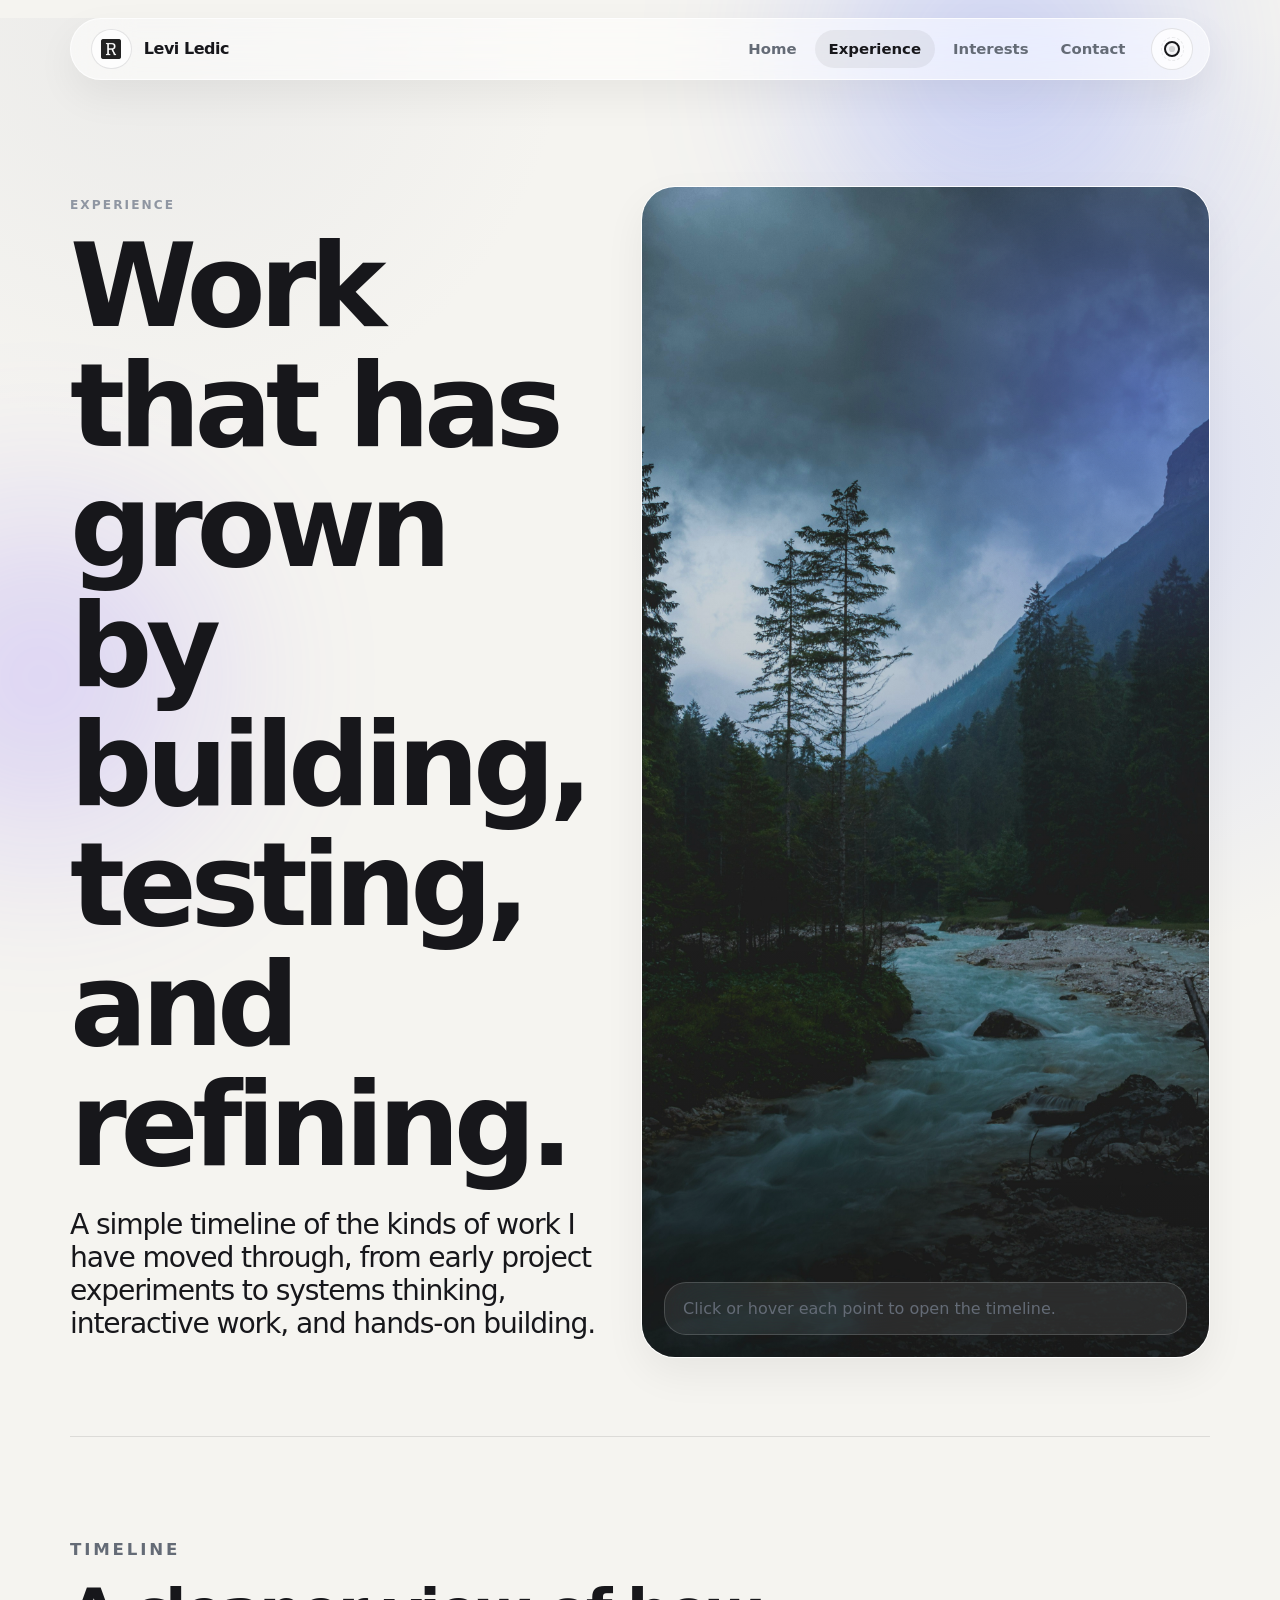
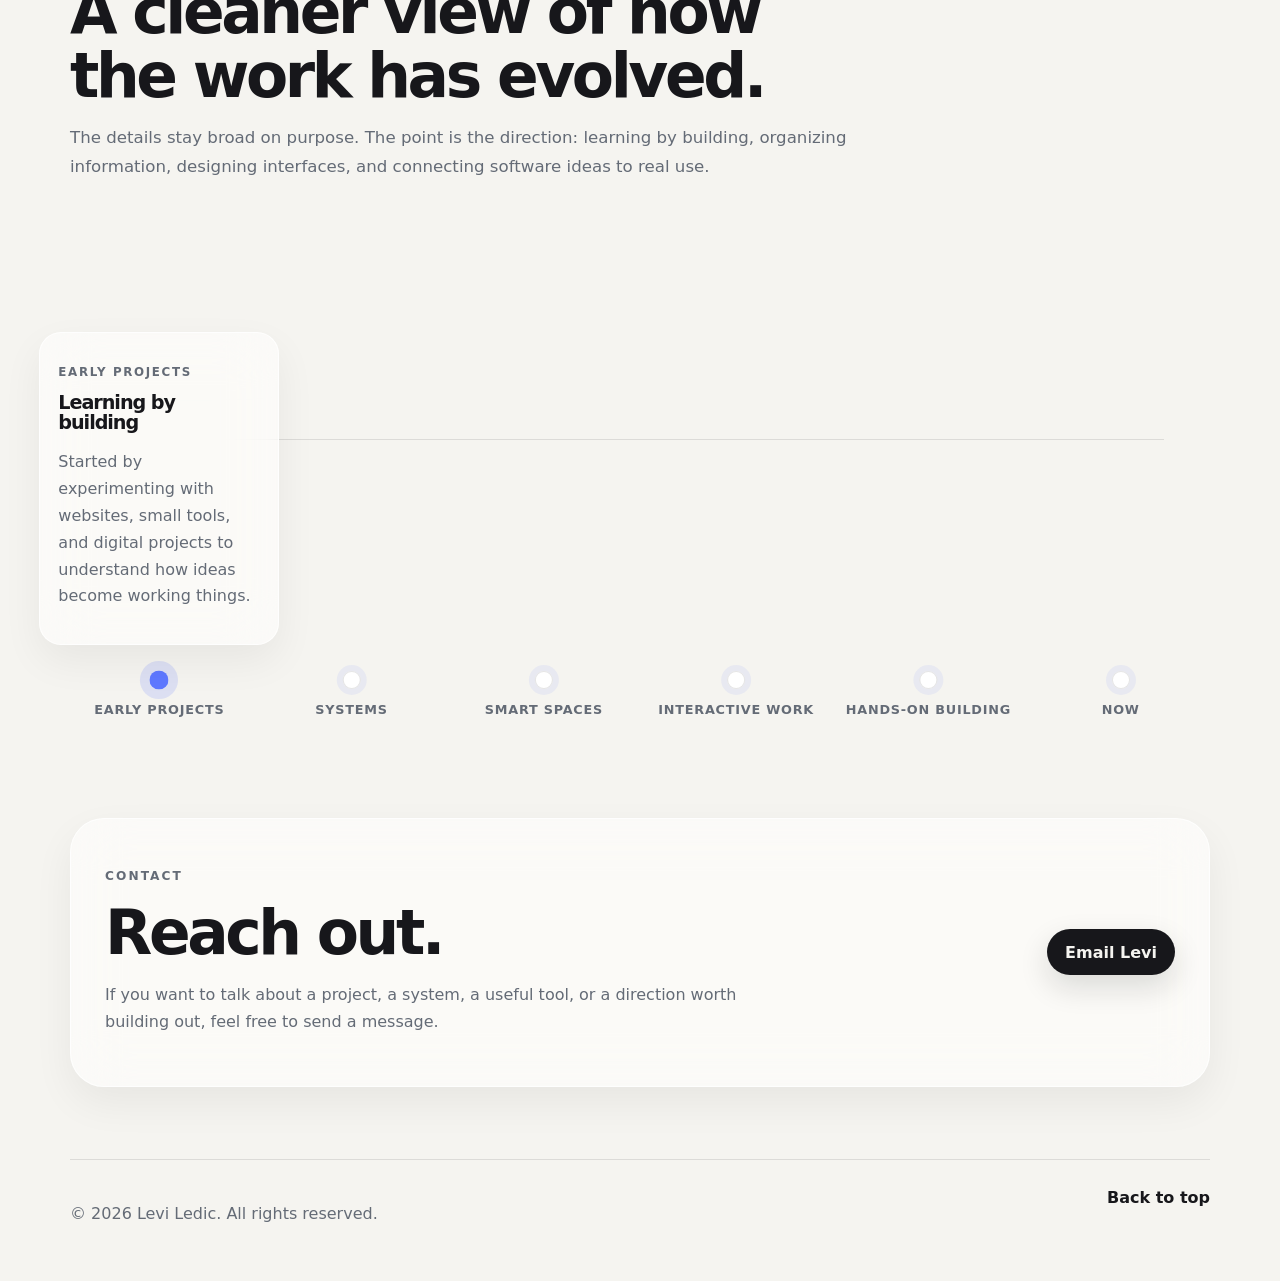
==== experience.html @ 0c9ff78d "Upgrade portfolio experience and interactions" ====
<!DOCTYPE html>
<html lang="en">
<head>
  <meta charset="UTF-8">
  <meta name="viewport" content="width=device-width, initial-scale=1.0">
  <title>Experience | Levi Ledic</title>
  <meta
    name="description"
    content="A clean interactive experience timeline for Levi Ledic, showing project growth across practical systems, dashboards, smart spaces, interactive work, and hands-on building."
  >
  <meta name="author" content="Levi Ledic">
  <meta property="og:title" content="Experience | Levi Ledic">
  <meta
    property="og:description"
    content="A clean interactive experience timeline for Levi Ledic, showing project growth across practical systems, dashboards, smart spaces, interactive work, and hands-on building."
  >
  <meta property="og:type" content="website">
  <meta property="og:url" content="https://levi-ledic.netlify.app/experience.html">
  <meta name="twitter:card" content="summary_large_image">
  <meta name="twitter:title" content="Experience | Levi Ledic">
  <meta
    name="twitter:description"
    content="A clean interactive experience timeline for Levi Ledic, showing project growth across practical systems, dashboards, smart spaces, interactive work, and hands-on building."
  >
  <link rel="icon" type="image/png" sizes="32x32" href="favicon-32x32.png">
  <script>
    (function () {
      try {
        var storedTheme = localStorage.getItem("theme");
        var prefersDark = window.matchMedia && window.matchMedia("(prefers-color-scheme: dark)").matches;
        document.documentElement.setAttribute("data-theme", storedTheme || (prefersDark ? "dark" : "light"));
      } catch (error) {
        document.documentElement.setAttribute("data-theme", "light");
      }
    })();
  </script>
  <link rel="stylesheet" href="style.css">
</head>
<body class="page page-experience" data-page="experience">
  <div class="site-shell">
    <div class="ambient ambient-one" aria-hidden="true"></div>
    <div class="ambient ambient-two" aria-hidden="true"></div>

    <a class="skip-link" href="#main-content">Skip to content</a>

    <header class="navbar">
      <a href="index.html#top" class="nav-brand" aria-label="Levi Ledic home">
        <span class="brand-mark" aria-hidden="true">
          <img class="brand-icon" src="favicon-32x32.png" alt="">
        </span>
        <span class="nav-name">Levi Ledic</span>
      </a>

      <div class="nav-actions">
        <button class="nav-menu" type="button" aria-expanded="false" aria-controls="site-nav" aria-label="Open navigation">
          <span></span>
          <span></span>
        </button>

        <nav class="nav-links" id="site-nav" aria-label="Main navigation">
          <a href="index.html" data-page-link="home">Home</a>
          <a href="experience.html" data-page-link="experience">Experience</a>
          <a href="interests.html" data-page-link="interests">Interests</a>
          <a href="#contact" data-page-link="contact">Contact</a>
        </nav>

        <button class="theme-toggle" type="button" data-theme-toggle aria-pressed="false" aria-label="Switch to dark mode">
          <span class="theme-icon" aria-hidden="true"></span>
        </button>
      </div>
    </header>

    <main id="main-content">
      <section class="page-hero sectionless" id="top">
        <div class="page-copy">
          <p class="section-label">Experience</p>
          <h1>Work that has grown by building, testing, and refining.</h1>
          <p class="page-lead">
            A simple timeline of the kinds of work I have moved through, from early project
            experiments to systems thinking, interactive work, and hands-on building.
          </p>
        </div>

        <div class="page-visual glass-panel">
          <img src="hero-forest.jpg" alt="Forest landscape with a river and distant mountains">
          <div class="image-gradient"></div>
          <div class="hero-caption">
            <span>Click or hover each point to open the timeline.</span>
          </div>
        </div>
      </section>

      <section class="section timeline-section">
        <div class="section-heading">
          <p class="section-label">Timeline</p>
          <h2>A cleaner view of how the work has evolved.</h2>
          <p>
            The details stay broad on purpose. The point is the direction: learning by building,
            organizing information, designing interfaces, and connecting software ideas to real use.
          </p>
        </div>

        <div class="timeline" data-timeline>
          <div class="timeline-line" aria-hidden="true"></div>

          <div class="timeline-item is-open" data-timeline-item>
            <button class="timeline-dot" type="button" aria-expanded="true" aria-controls="timeline-card-1">
              <span class="dot-core"></span>
              <span class="timeline-label">Early Projects</span>
            </button>
            <article class="timeline-card glass-panel" id="timeline-card-1">
              <p class="timeline-phase">Early Projects</p>
              <h3>Learning by building</h3>
              <p>Started by experimenting with websites, small tools, and digital projects to understand how ideas become working things.</p>
            </article>
          </div>

          <div class="timeline-item" data-timeline-item>
            <button class="timeline-dot" type="button" aria-expanded="false" aria-controls="timeline-card-2">
              <span class="dot-core"></span>
              <span class="timeline-label">Systems</span>
            </button>
            <article class="timeline-card glass-panel" id="timeline-card-2">
              <p class="timeline-phase">Systems</p>
              <h3>Workflow thinking</h3>
              <p>Worked on ways to organize information, route requests, summarize details, and make repeated steps easier to manage.</p>
            </article>
          </div>

          <div class="timeline-item" data-timeline-item>
            <button class="timeline-dot" type="button" aria-expanded="false" aria-controls="timeline-card-3">
              <span class="dot-core"></span>
              <span class="timeline-label">Smart Spaces</span>
            </button>
            <article class="timeline-card glass-panel" id="timeline-card-3">
              <p class="timeline-phase">Smart Spaces</p>
              <h3>Dashboards and automation</h3>
              <p>Built dashboards and automations for lighting, rooms, sensors, controls, and smart home ideas designed around real use.</p>
            </article>
          </div>

          <div class="timeline-item" data-timeline-item>
            <button class="timeline-dot" type="button" aria-expanded="false" aria-controls="timeline-card-4">
              <span class="dot-core"></span>
              <span class="timeline-label">Interactive Work</span>
            </button>
            <article class="timeline-card glass-panel" id="timeline-card-4">
              <p class="timeline-phase">Interactive Work</p>
              <h3>Interfaces and logic</h3>
              <p>Designed interactive systems with roles, permissions, access rules, admin controls, events, and user-facing interfaces.</p>
            </article>
          </div>

          <div class="timeline-item" data-timeline-item>
            <button class="timeline-dot" type="button" aria-expanded="false" aria-controls="timeline-card-5">
              <span class="dot-core"></span>
              <span class="timeline-label">Hands-On Building</span>
            </button>
            <article class="timeline-card glass-panel" id="timeline-card-5">
              <p class="timeline-phase">Hands-On Building</p>
              <h3>Robotics and 3D printing</h3>
              <p>Explored physical projects through robotics, Raspberry Pi ideas, 3D printing, prototypes, and hardware/software experiments.</p>
            </article>
          </div>

          <div class="timeline-item" data-timeline-item>
            <button class="timeline-dot" type="button" aria-expanded="false" aria-controls="timeline-card-6">
              <span class="dot-core"></span>
              <span class="timeline-label">Now</span>
            </button>
            <article class="timeline-card glass-panel" id="timeline-card-6">
              <p class="timeline-phase">Now</p>
              <h3>Personal site and project direction</h3>
              <p>Building a cleaner public site and organizing work in a way that feels personal, useful, and not overly technical.</p>
            </article>
          </div>
        </div>
      </section>

      <section class="section contact-section" id="contact">
        <div>
          <p class="section-label">Contact</p>
          <h2>Reach out.</h2>
          <p>
            If you want to talk about a project, a system, a useful tool, or a direction worth
            building out, feel free to send a message.
          </p>
        </div>

        <a href="mailto:levi.ledic27@gmail.com" class="button button-primary">Email Levi</a>
      </section>
    </main>

    <footer class="footer">
      <p>&copy; 2026 Levi Ledic. All rights reserved.</p>
      <a href="#top">Back to top</a>
    </footer>
  </div>

  <script src="script.js"></script>
</body>
</html>
---- style.css ----
:root {
  color-scheme: light;
  --bg: #f5f4f0;
  --bg-strong: #efeff4;
  --surface: rgba(255, 255, 255, 0.56);
  --surface-strong: rgba(255, 255, 255, 0.74);
  --surface-solid: rgba(255, 255, 255, 0.94);
  --text: #17171b;
  --muted: #646b76;
  --muted-strong: #8f96a2;
  --line: rgba(23, 23, 27, 0.11);
  --line-soft: rgba(255, 255, 255, 0.74);
  --shadow-lg: 0 28px 80px rgba(17, 17, 20, 0.09);
  --shadow-md: 0 16px 40px rgba(17, 17, 20, 0.06);
  --radius-xl: 34px;
  --radius-lg: 26px;
  --radius-md: 18px;
  --radius-pill: 999px;
  --max: 1140px;
  --blur: blur(28px) saturate(170%);
  --accent: #5e78ff;
  --accent-soft: rgba(94, 120, 255, 0.16);
  --accent-purple: #8b6dff;
}

html[data-theme="dark"] {
  color-scheme: dark;
  --bg: #101217;
  --bg-strong: #151822;
  --surface: rgba(255, 255, 255, 0.065);
  --surface-strong: rgba(255, 255, 255, 0.1);
  --surface-solid: rgba(24, 28, 37, 0.94);
  --text: #f3f5f7;
  --muted: #c0c5cf;
  --muted-strong: #8f95a4;
  --line: rgba(255, 255, 255, 0.12);
  --line-soft: rgba(255, 255, 255, 0.08);
  --shadow-lg: 0 28px 90px rgba(0, 0, 0, 0.34);
  --shadow-md: 0 16px 44px rgba(0, 0, 0, 0.22);
  --accent: #97a6ff;
  --accent-soft: rgba(151, 166, 255, 0.16);
  --accent-purple: #a58fff;
}

*,
*::before,
*::after {
  box-sizing: border-box;
}

html {
  scroll-behavior: smooth;
  scroll-padding-top: 106px;
}

body {
  margin: 0;
  font-family: Inter, ui-sans-serif, system-ui, -apple-system, BlinkMacSystemFont, "SF Pro Display", "Segoe UI", sans-serif;
  color: var(--text);
  background: var(--bg);
  overflow-x: hidden;
  -webkit-font-smoothing: antialiased;
}

img {
  display: block;
  max-width: 100%;
}

button,
input,
textarea,
select {
  font: inherit;
}

a {
  color: inherit;
  text-decoration: none;
}

.site-shell {
  position: relative;
  min-height: 100vh;
  background:
    radial-gradient(circle at 86% 16%, rgba(94, 120, 255, 0.17), transparent 30rem),
    radial-gradient(circle at 12% 0%, rgba(190, 193, 204, 0.18), transparent 26rem),
    linear-gradient(180deg, var(--bg), var(--bg));
  color: var(--text);
  transition: background 320ms ease, color 320ms ease;
}

.ambient {
  position: fixed;
  z-index: 0;
  pointer-events: none;
  border-radius: 50%;
  filter: blur(96px);
  opacity: 0.26;
}

.ambient-one {
  width: 360px;
  height: 360px;
  top: -120px;
  right: 8%;
  background: var(--accent);
}

.ambient-two {
  width: 320px;
  height: 320px;
  bottom: 7%;
  left: -120px;
  background: var(--accent-purple);
}

.skip-link {
  position: absolute;
  left: 1rem;
  top: -5rem;
  z-index: 50;
  padding: 0.85rem 1rem;
  background: var(--text);
  color: var(--bg);
  border-radius: 1rem;
}

.skip-link:focus {
  top: 1rem;
}

.navbar,
.hero,
.page-hero,
.section,
.footer {
  position: relative;
  z-index: 1;
  width: min(var(--max), calc(100% - 40px));
  margin-inline: auto;
}

.sectionless {
  border-top: 0 !important;
}

.glass-panel,
.feature-card,
.mini-card,
.preview-card,
.interest-card,
.timeline-card,
.timeline-dot,
.soccer-stage,
.contact-section,
.page-visual,
.intro-copy,
.preview-grid article {
  background: var(--surface);
  border: 1px solid var(--line-soft);
  box-shadow: var(--shadow-md);
  backdrop-filter: var(--blur);
  -webkit-backdrop-filter: var(--blur);
}

.navbar {
  position: sticky;
  top: 18px;
  z-index: 30;
  min-height: 62px;
  margin-top: 18px;
  padding: 0 16px 0 20px;
  display: flex;
  align-items: center;
  justify-content: space-between;
  gap: 1rem;
  background: var(--surface);
  border: 1px solid var(--line-soft);
  border-radius: var(--radius-pill);
  box-shadow: var(--shadow-md);
  backdrop-filter: var(--blur);
  -webkit-backdrop-filter: var(--blur);
}

.nav-brand {
  display: inline-flex;
  align-items: center;
  gap: 12px;
  min-width: 0;
}

.nav-name {
  font-weight: 760;
  letter-spacing: -0.03em;
  white-space: nowrap;
}

.brand-mark {
  width: 2.55rem;
  height: 2.55rem;
  display: grid;
  place-items: center;
  border-radius: 50%;
  background: var(--surface-strong);
  border: 1px solid var(--line);
  box-shadow: inset 0 1px 0 rgba(255, 255, 255, 0.42);
  overflow: hidden;
  transform-style: preserve-3d;
}

.brand-icon {
  width: 1.25rem;
  height: 1.25rem;
  transform:
    translate3d(var(--logo-tx, 0px), var(--logo-ty, 0px), 0)
    rotateX(var(--logo-rx, 0deg))
    rotateY(var(--logo-ry, 0deg));
  transition: transform 220ms cubic-bezier(0.16, 1, 0.3, 1);
  will-change: transform;
}

.nav-actions {
  display: flex;
  align-items: center;
  gap: 0.75rem;
}

.nav-links {
  display: flex;
  align-items: center;
  gap: 4px;
}

.nav-links a {
  padding: 10px 14px;
  border-radius: var(--radius-pill);
  color: var(--muted);
  font-size: 0.93rem;
  font-weight: 640;
  transition: background 180ms ease, color 180ms ease;
}

.nav-links a:hover,
.nav-links a.active,
.nav-links a:focus-visible {
  color: var(--text);
  background: rgba(128, 128, 128, 0.12);
  outline: none;
}

.theme-toggle,
.nav-menu {
  width: 2.6rem;
  height: 2.6rem;
  display: grid;
  place-items: center;
  border-radius: 50%;
  border: 1px solid var(--line);
  background: var(--surface-strong);
  color: var(--text);
  cursor: pointer;
  transition: transform 180ms ease, background 180ms ease, border-color 180ms ease;
}

.theme-toggle:hover,
.nav-menu:hover {
  transform: translateY(-1px);
}

.theme-icon {
  position: relative;
  width: 1rem;
  height: 1rem;
  border-radius: 50%;
  border: 2px solid currentColor;
  background: rgba(23, 23, 27, 0.03);
  transition: border-color 180ms ease, background 180ms ease, transform 180ms ease;
}

.theme-icon::before {
  content: "";
  position: absolute;
  inset: -0.35rem;
  border-radius: 50%;
  border: 1px dashed transparent;
  transition: border-color 180ms ease, opacity 180ms ease;
  opacity: 0.45;
}

.theme-icon::after {
  content: "";
  position: absolute;
  inset: 0.2rem;
  border-radius: 50%;
  background: currentColor;
  opacity: 0.16;
  transition: opacity 180ms ease, transform 180ms ease;
}

html[data-theme="light"] .theme-icon::before {
  border-color: rgba(23, 23, 27, 0.18);
}

html[data-theme="dark"] .theme-icon {
  border-color: transparent;
  background: currentColor;
  box-shadow: inset -0.38rem -0.08rem 0 0 var(--bg);
}

html[data-theme="dark"] .theme-icon::before {
  opacity: 0;
}

html[data-theme="dark"] .theme-icon::after {
  opacity: 0;
  transform: scale(0.6);
}

.nav-menu {
  display: none;
  gap: 0.22rem;
}

.nav-menu span {
  width: 1rem;
  height: 2px;
  border-radius: 999px;
  background: currentColor;
  transition: transform 180ms ease, opacity 180ms ease;
}

body.menu-open .nav-menu span:first-child {
  transform: translateY(4px) rotate(45deg);
}

body.menu-open .nav-menu span:last-child {
  transform: translateY(-4px) rotate(-45deg);
}

.hero,
.page-hero {
  display: grid;
  grid-template-columns: 0.96fr 1.04fr;
  gap: 46px;
  align-items: center;
  min-height: calc(100vh - 82px);
  padding: 106px 0 78px;
}

.hero-copy,
.page-copy {
  max-width: 620px;
}

.kicker,
.section-label {
  display: block;
  margin-bottom: 15px;
  color: var(--muted-strong);
  font-size: 0.76rem;
  font-weight: 760;
  letter-spacing: 0.17em;
  text-transform: uppercase;
}

h1,
h2,
h3 {
  margin-top: 0;
  color: var(--text);
  letter-spacing: -0.055em;
  line-height: 1.04;
}

h1 {
  margin-bottom: 22px;
  font-size: clamp(3.8rem, 9vw, 7.2rem);
}

h2 {
  font-size: clamp(2rem, 4.8vw, 4.1rem);
}

h3 {
  font-size: 1.2rem;
}

.hero-line,
.page-lead {
  max-width: 620px;
  margin: 0 0 18px;
  color: var(--text);
  font-size: clamp(1.25rem, 2.2vw, 1.95rem);
  line-height: 1.18;
  letter-spacing: -0.04em;
}

.hero-text,
.section-heading p,
.intro-copy p,
.feature-content p,
.mini-card p,
.preview-card p,
.interest-card p,
.timeline-card p,
.contact-section p,
.page-visual p,
.page-visual span,
.soccer-note {
  color: var(--muted);
}

.hero-text {
  max-width: 590px;
  margin: 0 0 30px;
  font-size: 1.04rem;
  line-height: 1.72;
}

.hero-actions,
.section-actions {
  display: flex;
  flex-wrap: wrap;
  gap: 12px;
}

.button {
  min-height: 46px;
  display: inline-flex;
  align-items: center;
  justify-content: center;
  padding: 12px 18px;
  border-radius: var(--radius-pill);
  font-weight: 720;
  transition: transform 180ms ease, box-shadow 180ms ease, background 180ms ease;
}

.button:hover,
.button:focus-visible {
  transform: translateY(-2px);
  outline: none;
}

.button-primary {
  color: var(--bg);
  background: var(--text);
  box-shadow: 0 12px 30px rgba(20, 20, 20, 0.14);
}

.button-secondary {
  color: var(--text);
  background: var(--surface);
  border: 1px solid var(--line-soft);
}

.hero-visual,
.page-visual {
  position: relative;
  overflow: hidden;
  border-radius: var(--radius-xl);
  min-height: 420px;
}

.hero-visual img,
.page-visual img,
.feature-image img {
  width: 100%;
  height: 100%;
  object-fit: cover;
}

.hero-visual {
  height: min(70vh, 620px);
}

.page-visual {
  height: 100%;
}

.page-visual.text-visual {
  display: grid;
  align-content: center;
  gap: 0.85rem;
  padding: 2rem;
  background:
    radial-gradient(circle at top right, rgba(94, 120, 255, 0.15), transparent 15rem),
    var(--surface);
}

.page-visual.text-visual p {
  margin: 0;
  color: var(--text);
  font-size: 1.05rem;
  font-weight: 680;
}

.page-visual.text-visual span {
  font-size: 0.98rem;
  line-height: 1.7;
}

.image-gradient,
.feature-shade {
  position: absolute;
  inset: 0;
  background:
    radial-gradient(circle at 88% 18%, rgba(94, 120, 255, 0.42), transparent 18rem),
    linear-gradient(180deg, rgba(0, 0, 0, 0.08), rgba(0, 0, 0, 0.34));
}

.hero-caption {
  position: absolute;
  left: 22px;
  right: 22px;
  bottom: 22px;
  padding: 16px 18px;
  color: rgba(255, 255, 255, 0.88);
  background: rgba(255, 255, 255, 0.08);
  border: 1px solid rgba(255, 255, 255, 0.16);
  border-radius: 22px;
  backdrop-filter: blur(24px) saturate(180%);
  -webkit-backdrop-filter: blur(24px) saturate(180%);
}

.section {
  padding: 82px 0;
  border-top: 1px solid var(--line);
}

.section-heading {
  max-width: 760px;
  margin-bottom: 32px;
}

.section-heading h2 {
  margin-bottom: 14px;
}

.section-heading p {
  font-size: 1.04rem;
  line-height: 1.72;
}

.work-layout {
  display: grid;
  grid-template-columns: 1.08fr 0.92fr;
  gap: 24px;
}

.hover-card {
  --card-rotate-x: 0deg;
  --card-rotate-y: 0deg;
  --card-lift: 0px;
  --card-scale: 1;
  transform:
    perspective(1200px)
    rotateX(var(--card-rotate-x))
    rotateY(var(--card-rotate-y))
    translateY(var(--card-lift))
    scale(var(--card-scale));
  transform-style: preserve-3d;
  transition:
    transform 240ms cubic-bezier(0.16, 1, 0.3, 1),
    box-shadow 240ms cubic-bezier(0.16, 1, 0.3, 1),
    border-color 240ms ease;
  will-change: transform;
}

.hover-card:hover {
  box-shadow: 0 32px 76px rgba(20, 20, 20, 0.13);
  border-color: rgba(94, 120, 255, 0.24);
}

.card-media,
.feature-image {
  overflow: hidden;
}

.feature-card,
.mini-card,
.preview-card,
.interest-card,
.intro-copy,
.contact-section {
  border-radius: var(--radius-xl);
}

.feature-card,
.mini-card,
.preview-card,
.interest-card,
.contact-section,
.intro-copy {
  border: 1px solid var(--line-soft);
}

.feature-card {
  min-height: 610px;
  overflow: hidden;
}

.feature-image {
  position: relative;
  height: 368px;
  background: #151515;
}

.feature-content {
  padding: 28px;
}

.card-number {
  display: inline-flex;
  margin-bottom: 14px;
  color: var(--muted-strong);
  font-size: 0.78rem;
  font-weight: 760;
  letter-spacing: 0.1em;
}

.feature-content h3,
.mini-card h3,
.preview-card h3,
.interest-card h3 {
  margin-bottom: 12px;
}

.feature-content p,
.mini-card p {
  line-height: 1.7;
}

.small-card-grid,
.preview-grid {
  display: grid;
  gap: 18px;
}

.mini-card,
.preview-card,
.interest-card {
  padding: 24px;
}

.small-card-grid {
  grid-template-columns: repeat(2, minmax(0, 1fr));
}

.intro-grid {
  display: grid;
  grid-template-columns: 0.88fr 1.12fr;
  gap: 42px;
  align-items: start;
}

.intro-heading h2 {
  max-width: 11ch;
}

.intro-copy {
  display: grid;
  gap: 18px;
  padding: 28px;
  line-height: 1.75;
}

.preview-grid {
  grid-template-columns: repeat(3, minmax(0, 1fr));
  margin-bottom: 22px;
}

.timeline-section .section-heading {
  max-width: 780px;
}

.timeline {
  position: relative;
  display: grid;
  grid-template-columns: repeat(6, minmax(0, 1fr));
  gap: 0.85rem;
  padding: 14.5rem 0 1.2rem;
}

.timeline-line {
  position: absolute;
  left: 4%;
  right: 4%;
  top: 14.1rem;
  height: 1px;
  background: var(--line);
}

.timeline-item {
  position: relative;
  min-height: 17rem;
}

.timeline-dot {
  position: absolute;
  left: 50%;
  bottom: 0;
  transform: translateX(-50%);
  width: max-content;
  display: grid;
  justify-items: center;
  gap: 0.85rem;
  padding: 0;
  background: transparent;
  border: 0;
  box-shadow: none;
  backdrop-filter: none;
  -webkit-backdrop-filter: none;
  cursor: pointer;
}

.timeline-dot:focus-visible {
  outline: none;
}

.dot-core {
  width: 18px;
  height: 18px;
  border-radius: 50%;
  background: var(--surface-solid);
  border: 1px solid var(--line);
  box-shadow: 0 0 0 6px rgba(94, 120, 255, 0.08);
  transition: transform 180ms ease, background 180ms ease, box-shadow 180ms ease, border-color 180ms ease;
}

.timeline-label {
  color: var(--muted);
  font-size: 0.8rem;
  font-weight: 700;
  letter-spacing: 0.06em;
  text-transform: uppercase;
}

.timeline-card {
  position: absolute;
  left: 50%;
  bottom: 4.5rem;
  width: min(15rem, calc(100vw - 2rem));
  padding: 18px;
  border-radius: 22px;
  border: 1px solid var(--line-soft);
  opacity: 0;
  pointer-events: none;
  transform: translate(-50%, 0.85rem) scale(0.98);
  transition: opacity 180ms ease, transform 180ms ease;
}

.timeline-item.is-open .timeline-card {
  opacity: 1;
  pointer-events: auto;
  transform: translate(-50%, 0) scale(1);
}

.timeline-item.is-open .dot-core,
.timeline-dot:hover .dot-core {
  background: var(--accent);
  border-color: transparent;
  transform: scale(1.06);
  box-shadow: 0 0 0 9px var(--accent-soft);
}

.timeline-phase {
  margin-bottom: 10px;
  color: var(--muted-strong);
  font-size: 0.74rem;
  font-weight: 760;
  letter-spacing: 0.14em;
  text-transform: uppercase;
}

.timeline-card h3 {
  margin-bottom: 10px;
}

.timeline-card p {
  line-height: 1.68;
}

.soccer-section {
  padding-top: 54px;
}

.soccer-stage {
  position: relative;
  overflow: hidden;
  min-height: 470px;
  display: grid;
  place-items: center;
  gap: 1rem;
  padding: 3rem 2rem 2.2rem;
  border-radius: var(--radius-xl);
  border: 1px solid var(--line-soft);
}

.soccer-orbit {
  position: absolute;
  width: min(420px, 80vw);
  aspect-ratio: 1;
  border-radius: 50%;
  border: 1px dashed rgba(94, 120, 255, 0.18);
  opacity: 0.9;
}

.soccer-ball-shell {
  width: min(320px, 68vw);
  aspect-ratio: 1;
  display: grid;
  place-items: center;
  perspective: 1200px;
  touch-action: none;
  user-select: none;
  cursor: grab;
}

.soccer-ball-shell:active {
  cursor: grabbing;
}

.soccer-ball-core {
  position: relative;
  width: 100%;
  height: 100%;
  border-radius: 50%;
  transform-style: preserve-3d;
  background:
    radial-gradient(circle at 30% 26%, #ffffff 0%, #f2f5fb 56%, #d6dde7 100%);
  box-shadow:
    inset -18px -22px 34px rgba(17, 17, 20, 0.14),
    inset 18px 18px 34px rgba(255, 255, 255, 0.6),
    0 28px 72px rgba(17, 17, 20, 0.14);
}

.soccer-ball-core::after {
  content: "";
  position: absolute;
  inset: auto 14% -14%;
  height: 20%;
  border-radius: 50%;
  background: rgba(18, 20, 23, 0.12);
  filter: blur(20px);
  z-index: -1;
}

.patch {
  position: absolute;
  width: 22%;
  aspect-ratio: 1;
  background: #14161a;
  clip-path: polygon(50% 0%, 96% 35%, 78% 100%, 22% 100%, 4% 35%);
  box-shadow: inset 0 0 0 1px rgba(255, 255, 255, 0.06);
}

.patch-center {
  top: 38%;
  left: 39%;
}

.patch-top {
  top: 15%;
  left: 38%;
  transform: rotate(12deg);
}

.patch-top-right {
  top: 28%;
  right: 14%;
  transform: rotate(24deg);
}

.patch-right {
  top: 53%;
  right: 16%;
  transform: rotate(12deg);
}

.patch-bottom-right {
  bottom: 16%;
  right: 30%;
  transform: rotate(-12deg);
}

.patch-bottom-left {
  bottom: 16%;
  left: 30%;
  transform: rotate(12deg);
}

.patch-left {
  top: 53%;
  left: 16%;
  transform: rotate(-16deg);
}

.patch-top-left {
  top: 28%;
  left: 14%;
  transform: rotate(-22deg);
}

.soccer-note {
  margin: 0;
  text-align: center;
  font-size: 0.96rem;
}

.interest-grid {
  display: grid;
  grid-template-columns: repeat(3, minmax(0, 1fr));
  gap: 18px;
}

.interest-grid .interest-card:last-child:nth-child(5) {
  grid-column: 2 / span 1;
}

.contact-section {
  display: flex;
  justify-content: space-between;
  align-items: center;
  gap: 28px;
  padding: 34px;
  margin-bottom: 72px;
}

.contact-section h2 {
  margin-bottom: 14px;
}

.contact-section p {
  max-width: 680px;
  line-height: 1.7;
}

.footer {
  padding: 28px 0 42px;
  display: flex;
  justify-content: space-between;
  gap: 20px;
  color: var(--muted);
  border-top: 1px solid var(--line);
}

.footer a {
  color: var(--text);
  font-weight: 650;
}

@media (max-width: 1080px) {
  .timeline {
    grid-template-columns: repeat(3, minmax(0, 1fr));
    padding-top: 12rem;
    row-gap: 5rem;
  }

  .timeline-line {
    top: 11.7rem;
  }
}

@media (max-width: 980px) {
  .hero,
  .page-hero,
  .work-layout,
  .intro-grid,
  .contact-section {
    grid-template-columns: 1fr;
  }

  .hero,
  .page-hero {
    min-height: auto;
  }

  .page-visual,
  .hero-visual {
    min-height: 420px;
  }

  .small-card-grid,
  .preview-grid,
  .interest-grid {
    grid-template-columns: repeat(2, minmax(0, 1fr));
  }

  .interest-grid .interest-card:last-child:nth-child(5) {
    grid-column: auto;
  }
}

@media (max-width: 860px) {
  .navbar,
  .hero,
  .page-hero,
  .section,
  .footer {
    width: min(var(--max), calc(100% - 28px));
  }

  .navbar {
    padding-right: 12px;
  }

  .nav-menu {
    display: grid;
  }

  .nav-links {
    position: absolute;
    top: calc(100% + 10px);
    right: 0;
    min-width: 210px;
    display: none;
    flex-direction: column;
    align-items: stretch;
    gap: 6px;
    padding: 12px;
    background: var(--surface-solid);
    border: 1px solid var(--line);
    border-radius: 24px;
    box-shadow: var(--shadow-md);
    backdrop-filter: var(--blur);
    -webkit-backdrop-filter: var(--blur);
  }

  body.menu-open .nav-links {
    display: flex;
  }

  .nav-links a {
    width: 100%;
  }

  .timeline {
    display: grid;
    grid-template-columns: 1fr;
    gap: 16px;
    padding: 0 0 0 14px;
  }

  .timeline-line {
    left: 9px;
    right: auto;
    top: 22px;
    width: 1px;
    height: calc(100% - 44px);
  }

  .timeline-item {
    min-height: auto;
    padding-left: 34px;
  }

  .timeline-dot {
    position: relative;
    left: auto;
    bottom: auto;
    transform: none;
    justify-items: start;
    gap: 0.3rem;
  }

  .timeline-dot .dot-core {
    position: absolute;
    left: -34px;
    top: 3px;
  }

  .timeline-card {
    position: relative;
    left: auto;
    bottom: auto;
    width: 100%;
    margin-top: 12px;
    transform: translateY(0.65rem) scale(0.98);
  }

  .timeline-item.is-open .timeline-card {
    transform: translateY(0) scale(1);
  }
}

@media (max-width: 680px) {
  html {
    scroll-padding-top: 90px;
  }

  h1 {
    font-size: clamp(3.2rem, 18vw, 4.9rem);
  }

  h2 {
    font-size: clamp(1.9rem, 9vw, 2.8rem);
  }

  .hero,
  .page-hero {
    padding-top: 84px;
    padding-bottom: 56px;
    gap: 30px;
  }

  .hero-line,
  .page-lead {
    font-size: 1.28rem;
  }

  .hero-actions,
  .section-actions {
    flex-direction: column;
  }

  .button {
    width: 100%;
  }

  .hero-visual,
  .page-visual {
    min-height: 360px;
    border-radius: 28px;
  }

  .section {
    padding: 62px 0;
  }

  .small-card-grid,
  .preview-grid,
  .interest-grid,
  .process-list,
  .interest-row {
    grid-template-columns: 1fr;
  }

  .contact-section,
  .footer {
    flex-direction: column;
    align-items: flex-start;
  }

  .soccer-stage {
    min-height: 400px;
    padding: 2.4rem 1.4rem 2rem;
  }
}

@media (prefers-reduced-motion: reduce) {
  html {
    scroll-behavior: auto;
  }

  *,
  *::before,
  *::after {
    animation: none !important;
    transition: none !important;
  }
}
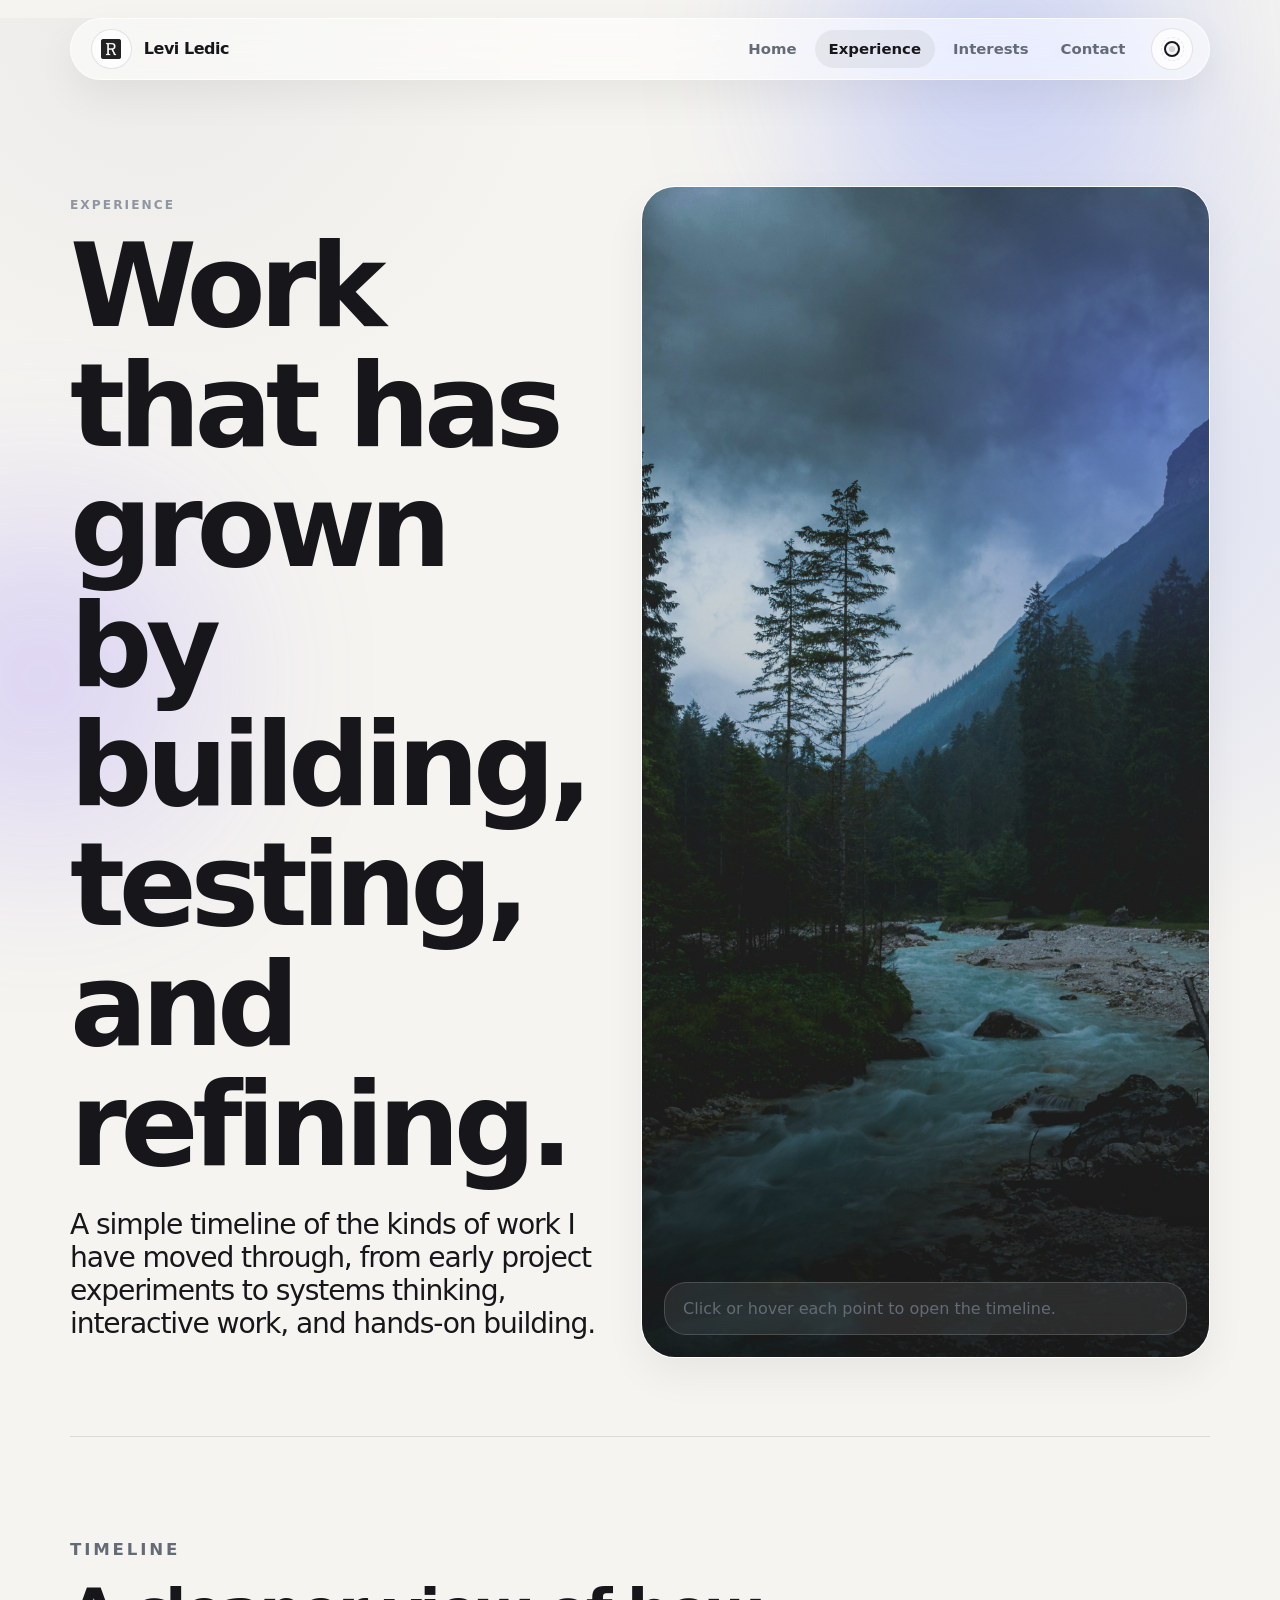
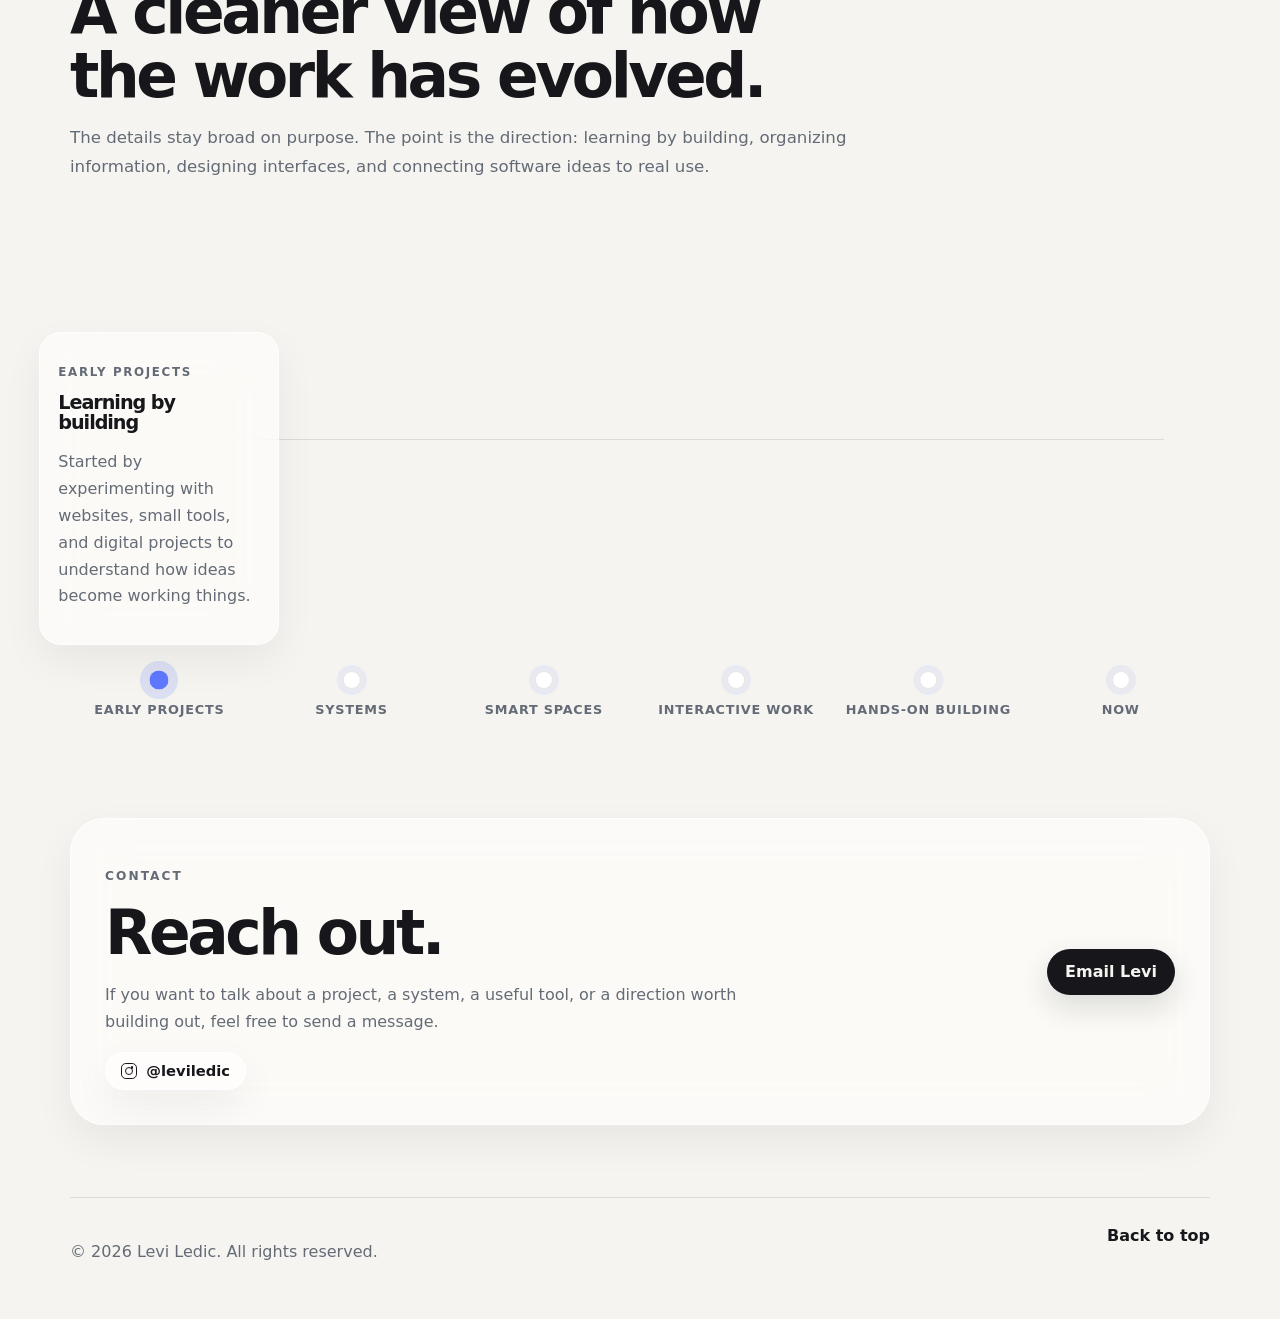
==== commit 17ddf156: "Polish portfolio details and interest previews" ====
--- a/experience.html
+++ b/experience.html
@@ -6,13 +6,13 @@
   <title>Experience | Levi Ledic</title>
   <meta
     name="description"
-    content="A clean interactive experience timeline for Levi Ledic, showing project growth across practical systems, dashboards, smart spaces, interactive work, and hands-on building."
+    content="Experience page for Levi Ledic, showing a clean interactive timeline across projects, smart spaces, hands-on building, design, and web ideas."
   >
   <meta name="author" content="Levi Ledic">
   <meta property="og:title" content="Experience | Levi Ledic">
   <meta
     property="og:description"
-    content="A clean interactive experience timeline for Levi Ledic, showing project growth across practical systems, dashboards, smart spaces, interactive work, and hands-on building."
+    content="Experience page for Levi Ledic, showing a clean interactive timeline across projects, smart spaces, hands-on building, design, and web ideas."
   >
   <meta property="og:type" content="website">
   <meta property="og:url" content="https://levi-ledic.netlify.app/experience.html">
@@ -20,7 +20,7 @@
   <meta name="twitter:title" content="Experience | Levi Ledic">
   <meta
     name="twitter:description"
-    content="A clean interactive experience timeline for Levi Ledic, showing project growth across practical systems, dashboards, smart spaces, interactive work, and hands-on building."
+    content="Experience page for Levi Ledic, showing a clean interactive timeline across projects, smart spaces, hands-on building, design, and web ideas."
   >
   <link rel="icon" type="image/png" sizes="32x32" href="favicon-32x32.png">
   <script>
@@ -171,7 +171,7 @@
             <article class="timeline-card glass-panel" id="timeline-card-6">
               <p class="timeline-phase">Now</p>
               <h3>Personal site and project direction</h3>
-              <p>Building a cleaner public site and organizing work in a way that feels personal, useful, and not overly technical.</p>
+              <p>Building a cleaner public site and organizing work in a way that feels personal, useful, and clear.</p>
             </article>
           </div>
         </div>
@@ -185,9 +185,23 @@
             If you want to talk about a project, a system, a useful tool, or a direction worth
             building out, feel free to send a message.
           </p>
-        </div>
-
-        <a href="mailto:levi.ledic27@gmail.com" class="button button-primary">Email Levi</a>
+          <div class="contact-meta">
+            <a
+              class="social-pill instagram-link"
+              href="https://www.instagram.com/leviledic/?__d=1"
+              target="_blank"
+              rel="noopener noreferrer"
+              aria-label="Levi Ledic on Instagram"
+            >
+              <span class="instagram-icon" aria-hidden="true"></span>
+              <span>@leviledic</span>
+            </a>
+          </div>
+        </div>
+
+        <div class="contact-actions">
+          <a href="mailto:levi.ledic27@gmail.com" class="button button-primary">Email Levi</a>
+        </div>
       </section>
     </main>
 
--- a/style.css
+++ b/style.css
@@ -523,6 +523,92 @@
   -webkit-backdrop-filter: blur(24px) saturate(180%);
 }
 
+.hero-preview {
+  position: absolute;
+  left: 22px;
+  bottom: 22px;
+  z-index: 2;
+  width: min(330px, calc(100% - 44px));
+  min-height: 88px;
+  padding: 16px 18px;
+  color: rgba(255, 255, 255, 0.94);
+  background: rgba(13, 16, 22, 0.32);
+  border: 1px solid rgba(255, 255, 255, 0.15);
+  border-radius: 24px;
+  box-shadow: 0 22px 48px rgba(7, 10, 14, 0.24);
+  backdrop-filter: blur(24px) saturate(180%);
+  -webkit-backdrop-filter: blur(24px) saturate(180%);
+  transform: translateY(2px) scale(0.97);
+  transform-origin: bottom left;
+  transition: transform 320ms cubic-bezier(0.16, 1, 0.3, 1), box-shadow 320ms ease;
+}
+
+.hero-preview.is-open {
+  transform: translateY(0) scale(1);
+  box-shadow: 0 26px 58px rgba(7, 10, 14, 0.28);
+}
+
+.hero-preview.is-closing {
+  transform: translateY(2px) scale(0.98);
+}
+
+.hero-preview-head {
+  display: flex;
+  align-items: center;
+  justify-content: space-between;
+  gap: 0.75rem;
+}
+
+.preview-index,
+.preview-label {
+  display: inline-flex;
+  align-items: center;
+  min-height: 1.9rem;
+  border-radius: var(--radius-pill);
+  font-size: 0.72rem;
+  font-weight: 760;
+  letter-spacing: 0.13em;
+  text-transform: uppercase;
+}
+
+.preview-index {
+  min-width: 2.35rem;
+  justify-content: center;
+  color: rgba(255, 255, 255, 0.92);
+  background: rgba(255, 255, 255, 0.13);
+  border: 1px solid rgba(255, 255, 255, 0.14);
+}
+
+.preview-label {
+  color: rgba(255, 255, 255, 0.72);
+}
+
+.hero-preview-body {
+  max-height: 0;
+  overflow: hidden;
+  opacity: 0;
+  transition: max-height 340ms cubic-bezier(0.16, 1, 0.3, 1), opacity 220ms ease;
+}
+
+.hero-preview.is-open .hero-preview-body {
+  max-height: 9rem;
+  opacity: 1;
+}
+
+.hero-preview-title {
+  margin: 13px 0 8px;
+  color: rgba(255, 255, 255, 0.97);
+  font-size: 1.2rem;
+  letter-spacing: -0.04em;
+}
+
+.hero-preview-description {
+  margin: 0;
+  color: rgba(255, 255, 255, 0.76);
+  font-size: 0.95rem;
+  line-height: 1.62;
+}
+
 .section {
   padding: 82px 0;
   border-top: 1px solid var(--line);
@@ -795,6 +881,10 @@
   padding: 3rem 2rem 2.2rem;
   border-radius: var(--radius-xl);
   border: 1px solid var(--line-soft);
+  background:
+    radial-gradient(circle at 50% 12%, rgba(255, 255, 255, 0.48), transparent 18rem),
+    radial-gradient(circle at 50% 88%, rgba(94, 120, 255, 0.08), transparent 16rem),
+    var(--surface);
 }
 
 .soccer-orbit {
@@ -807,6 +897,7 @@
 }
 
 .soccer-ball-shell {
+  position: relative;
   width: min(320px, 68vw);
   aspect-ratio: 1;
   display: grid;
@@ -821,6 +912,29 @@
   cursor: grabbing;
 }
 
+.soccer-ball-shell::before {
+  content: "";
+  position: absolute;
+  inset: 5%;
+  border-radius: 50%;
+  background: radial-gradient(circle at 32% 30%, rgba(255, 255, 255, 0.62), transparent 36%);
+  filter: blur(18px);
+  opacity: 0.9;
+}
+
+.soccer-ball-shell::after {
+  content: "";
+  position: absolute;
+  left: 14%;
+  right: 14%;
+  bottom: -10%;
+  height: 18%;
+  border-radius: 50%;
+  background: rgba(14, 16, 20, 0.16);
+  filter: blur(22px);
+  transform: translateZ(-1px);
+}
+
 .soccer-ball-core {
   position: relative;
   width: 100%;
@@ -828,11 +942,22 @@
   border-radius: 50%;
   transform-style: preserve-3d;
   background:
-    radial-gradient(circle at 30% 26%, #ffffff 0%, #f2f5fb 56%, #d6dde7 100%);
+    radial-gradient(circle at 29% 24%, rgba(255, 255, 255, 0.98) 0%, rgba(247, 249, 252, 0.96) 20%, rgba(229, 234, 241, 0.94) 52%, rgba(197, 205, 218, 0.96) 100%),
+    conic-gradient(from 215deg at 50% 50%, rgba(255, 255, 255, 0.18), rgba(20, 24, 31, 0.1), rgba(255, 255, 255, 0.12), rgba(20, 24, 31, 0.16), rgba(255, 255, 255, 0.18));
   box-shadow:
-    inset -18px -22px 34px rgba(17, 17, 20, 0.14),
-    inset 18px 18px 34px rgba(255, 255, 255, 0.6),
-    0 28px 72px rgba(17, 17, 20, 0.14);
+    inset -28px -34px 44px rgba(17, 17, 20, 0.18),
+    inset 24px 22px 36px rgba(255, 255, 255, 0.7),
+    0 30px 78px rgba(17, 17, 20, 0.18);
+}
+
+.soccer-ball-core::before {
+  content: "";
+  position: absolute;
+  inset: 8%;
+  border-radius: 50%;
+  background:
+    radial-gradient(circle at 28% 23%, rgba(255, 255, 255, 0.92), transparent 22%),
+    radial-gradient(circle at 68% 70%, rgba(14, 17, 22, 0.1), transparent 26%);
 }
 
 .soccer-ball-core::after {
@@ -850,9 +975,33 @@
   position: absolute;
   width: 22%;
   aspect-ratio: 1;
-  background: #14161a;
+  background: linear-gradient(160deg, #101218 0%, #2a313d 100%);
   clip-path: polygon(50% 0%, 96% 35%, 78% 100%, 22% 100%, 4% 35%);
-  box-shadow: inset 0 0 0 1px rgba(255, 255, 255, 0.06);
+  box-shadow:
+    0 12px 22px rgba(9, 12, 18, 0.18),
+    inset 0 0 0 1px rgba(255, 255, 255, 0.1);
+  transform: translateZ(12px);
+}
+
+.patch::before,
+.patch::after {
+  content: "";
+  position: absolute;
+  clip-path: inherit;
+}
+
+.patch::before {
+  inset: -8%;
+  z-index: -1;
+  background: rgba(237, 242, 248, 0.9);
+}
+
+.patch::after {
+  inset: 18% 24% auto;
+  height: 22%;
+  border-radius: 999px;
+  background: rgba(255, 255, 255, 0.18);
+  filter: blur(2px);
 }
 
 .patch-center {
@@ -934,6 +1083,72 @@
 .contact-section p {
   max-width: 680px;
   line-height: 1.7;
+}
+
+.contact-meta {
+  margin-top: 1rem;
+}
+
+.contact-actions {
+  display: flex;
+  justify-content: flex-end;
+}
+
+.social-pill {
+  width: fit-content;
+  display: inline-flex;
+  align-items: center;
+  gap: 0.6rem;
+  min-height: 2.4rem;
+  padding: 0.55rem 0.92rem;
+  border-radius: var(--radius-pill);
+  color: var(--text);
+  background: var(--surface);
+  border: 1px solid var(--line-soft);
+  box-shadow: var(--shadow-md);
+  transition: transform 180ms ease, border-color 180ms ease, box-shadow 180ms ease;
+}
+
+.social-pill:hover,
+.social-pill:focus-visible {
+  transform: translateY(-1px);
+  border-color: rgba(94, 120, 255, 0.24);
+  box-shadow: 0 18px 36px rgba(17, 17, 20, 0.08);
+  outline: none;
+}
+
+.social-pill span:last-child {
+  font-size: 0.92rem;
+  font-weight: 680;
+}
+
+.instagram-icon {
+  position: relative;
+  width: 1rem;
+  height: 1rem;
+  border: 1.5px solid currentColor;
+  border-radius: 0.3rem;
+}
+
+.instagram-icon::before,
+.instagram-icon::after {
+  content: "";
+  position: absolute;
+}
+
+.instagram-icon::before {
+  inset: 0.18rem;
+  border: 1.5px solid currentColor;
+  border-radius: 50%;
+}
+
+.instagram-icon::after {
+  top: 0.14rem;
+  right: 0.14rem;
+  width: 0.18rem;
+  height: 0.18rem;
+  border-radius: 50%;
+  background: currentColor;
 }
 
 .footer {
@@ -1124,6 +1339,18 @@
     border-radius: 28px;
   }
 
+  .hero-preview {
+    left: 18px;
+    right: 18px;
+    bottom: 18px;
+    width: auto;
+    padding: 15px 16px;
+  }
+
+  .hero-preview-title {
+    font-size: 1.08rem;
+  }
+
   .section {
     padding: 62px 0;
   }
@@ -1142,6 +1369,10 @@
     align-items: flex-start;
   }
 
+  .contact-actions {
+    width: 100%;
+  }
+
   .soccer-stage {
     min-height: 400px;
     padding: 2.4rem 1.4rem 2rem;
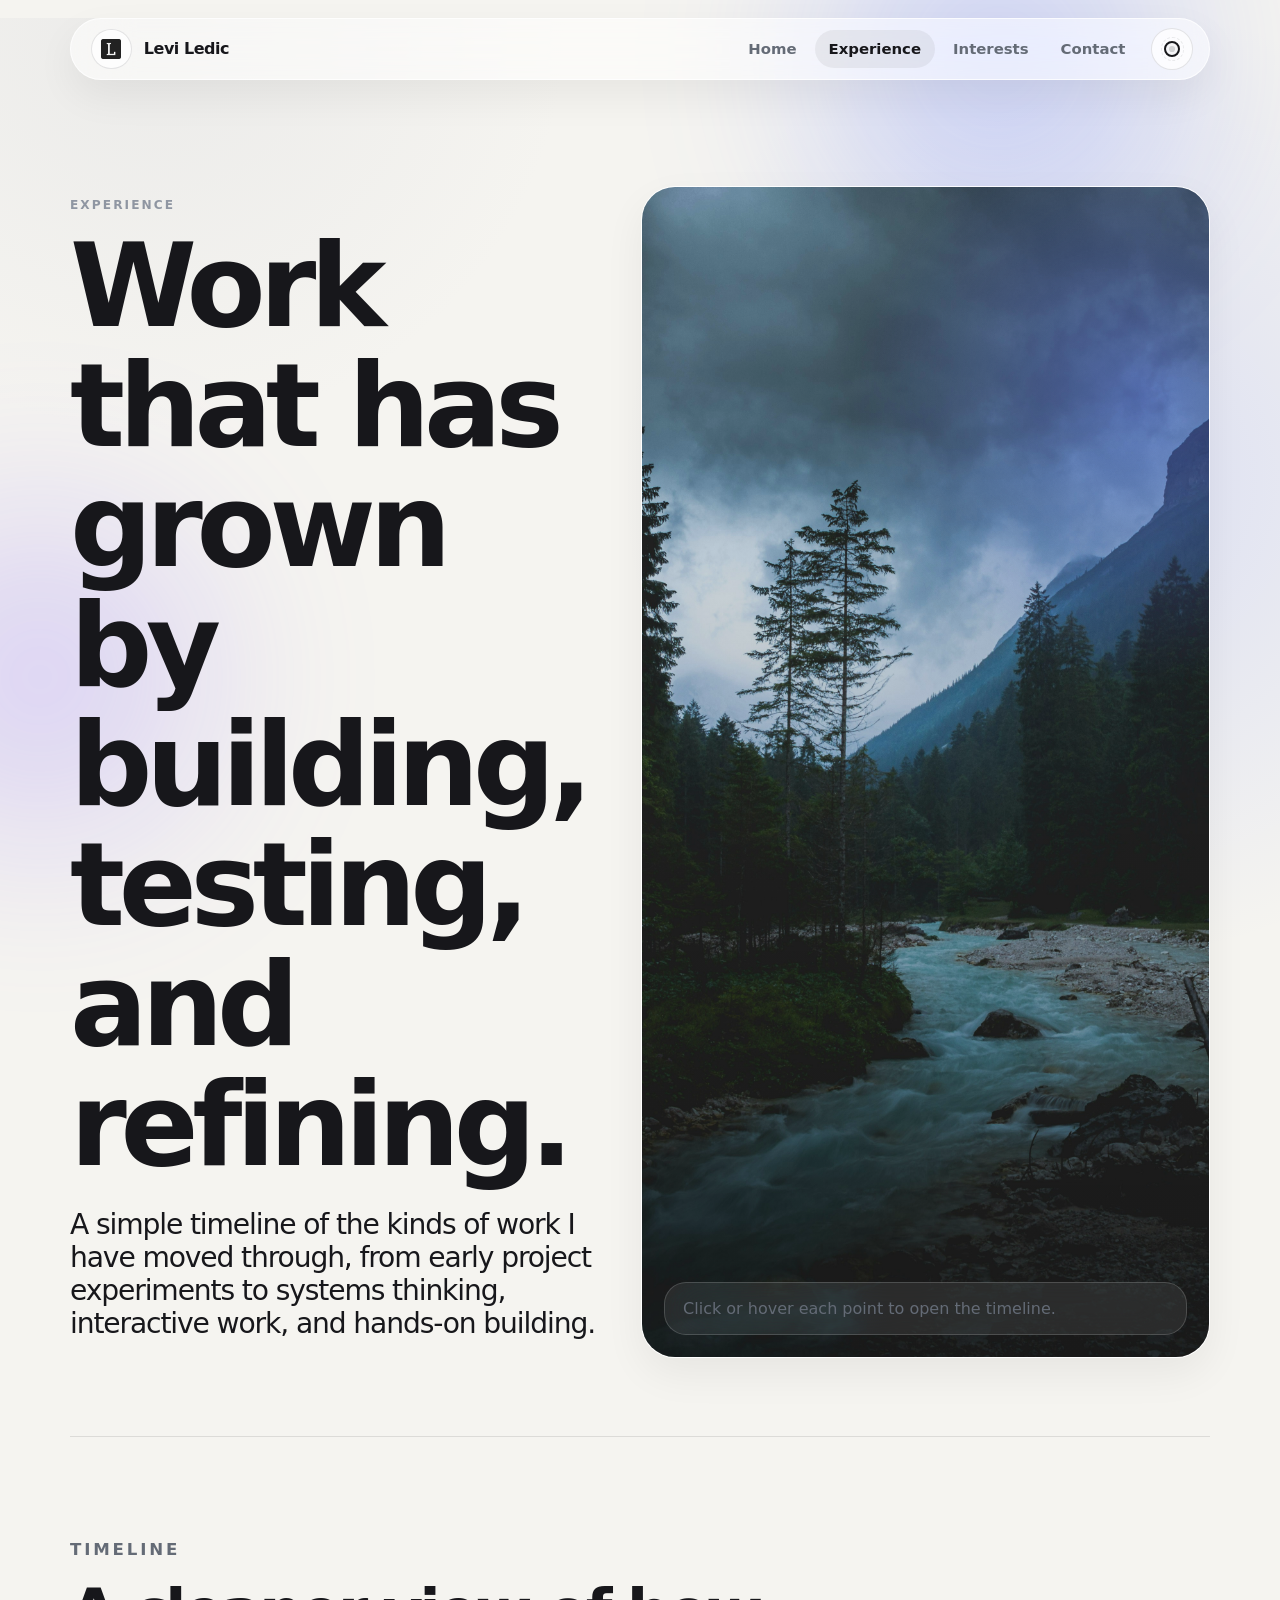
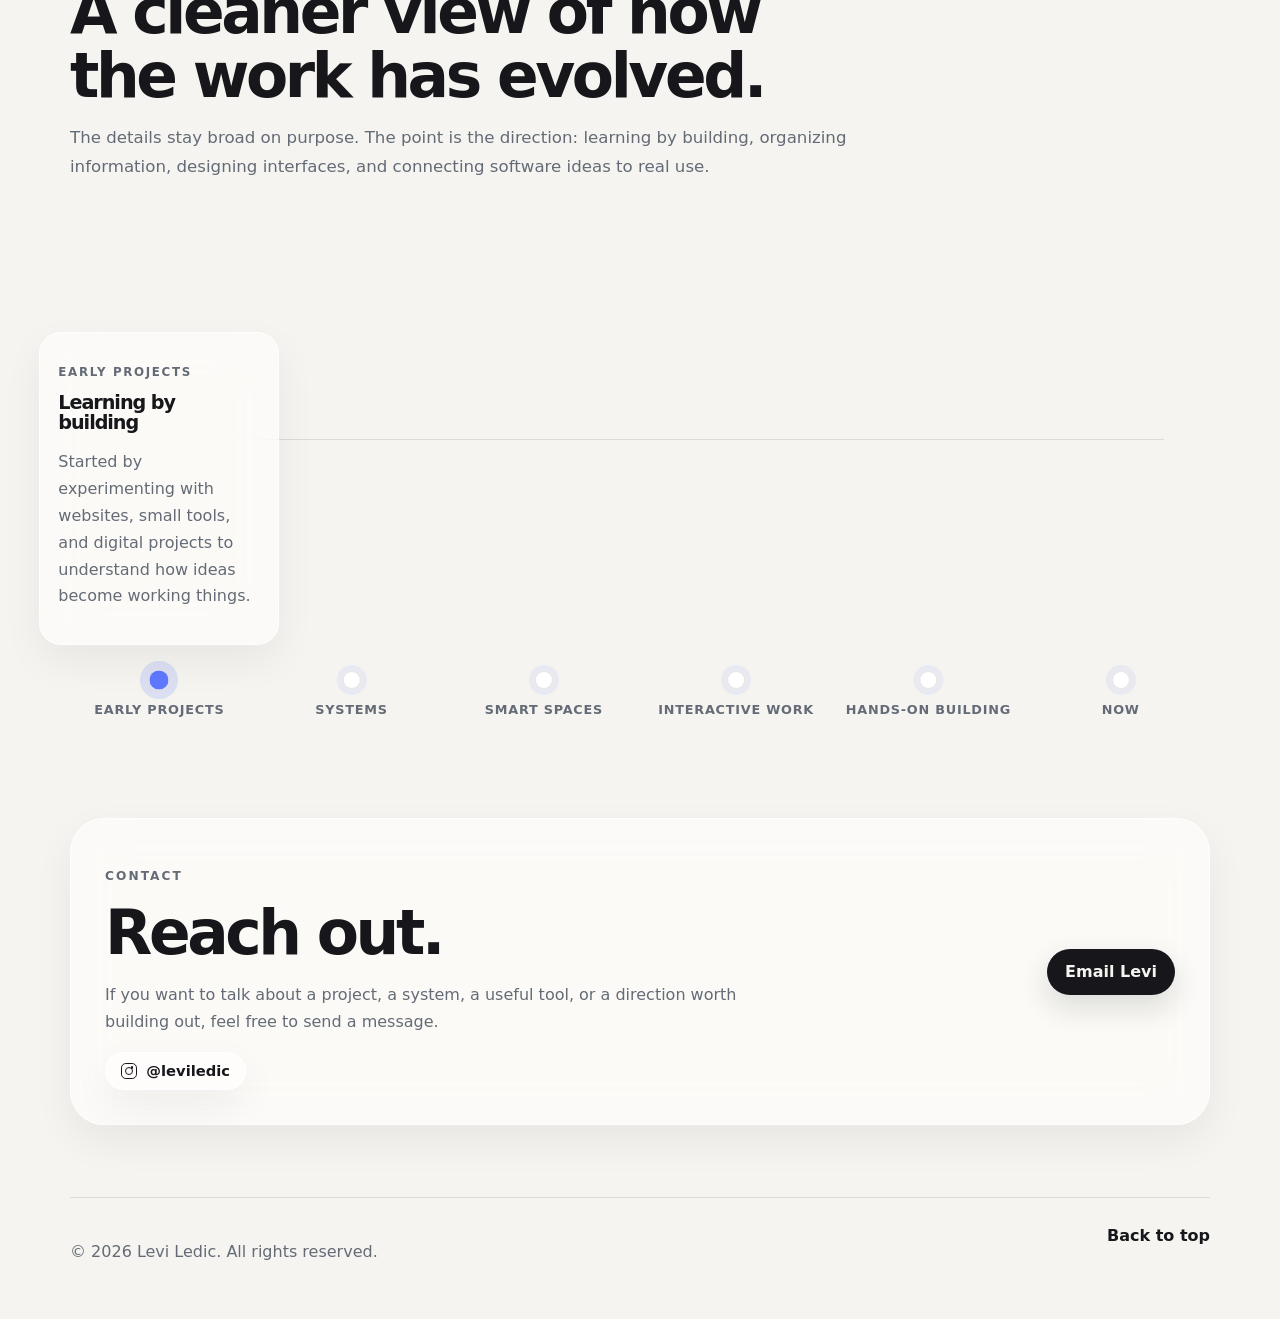
==== commit dfbd8a1b: "Fix homepage copy and logo asset" ====
--- a/experience.html
+++ b/experience.html
@@ -22,7 +22,7 @@
     name="twitter:description"
     content="Experience page for Levi Ledic, showing a clean interactive timeline across projects, smart spaces, hands-on building, design, and web ideas."
   >
-  <link rel="icon" type="image/png" sizes="32x32" href="favicon-32x32.png">
+  <link rel="icon" type="image/png" sizes="32x32" href="favicon-32x32[1].png">
   <script>
     (function () {
       try {
@@ -46,7 +46,7 @@
     <header class="navbar">
       <a href="index.html#top" class="nav-brand" aria-label="Levi Ledic home">
         <span class="brand-mark" aria-hidden="true">
-          <img class="brand-icon" src="favicon-32x32.png" alt="">
+          <img class="brand-icon" src="favicon-32x32[1].png" alt="Levi Ledic logo">
         </span>
         <span class="nav-name">Levi Ledic</span>
       </a>
--- a/style.css
+++ b/style.css
@@ -733,6 +733,10 @@
   grid-template-columns: repeat(2, minmax(0, 1fr));
 }
 
+.small-card-grid .mini-card:last-child:nth-child(5) {
+  grid-column: 1 / -1;
+}
+
 .intro-grid {
   display: grid;
   grid-template-columns: 0.88fr 1.12fr;
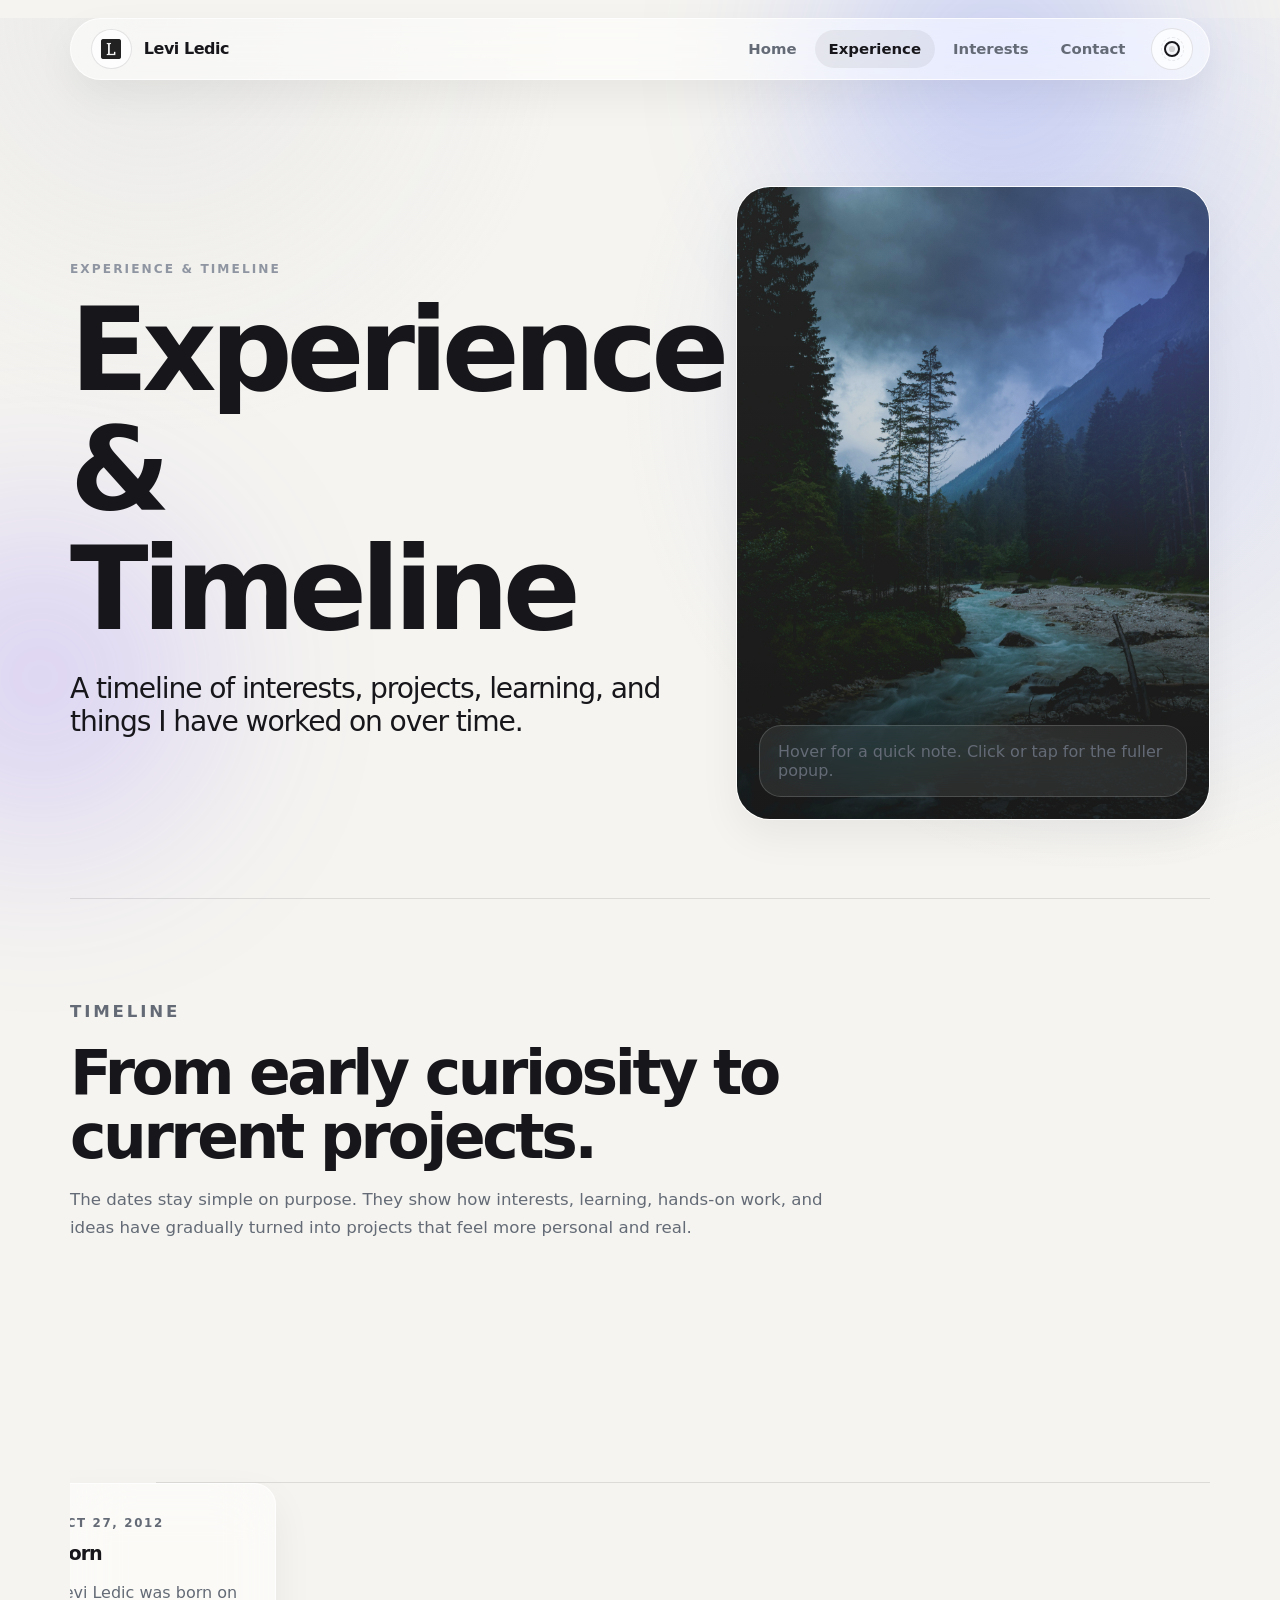
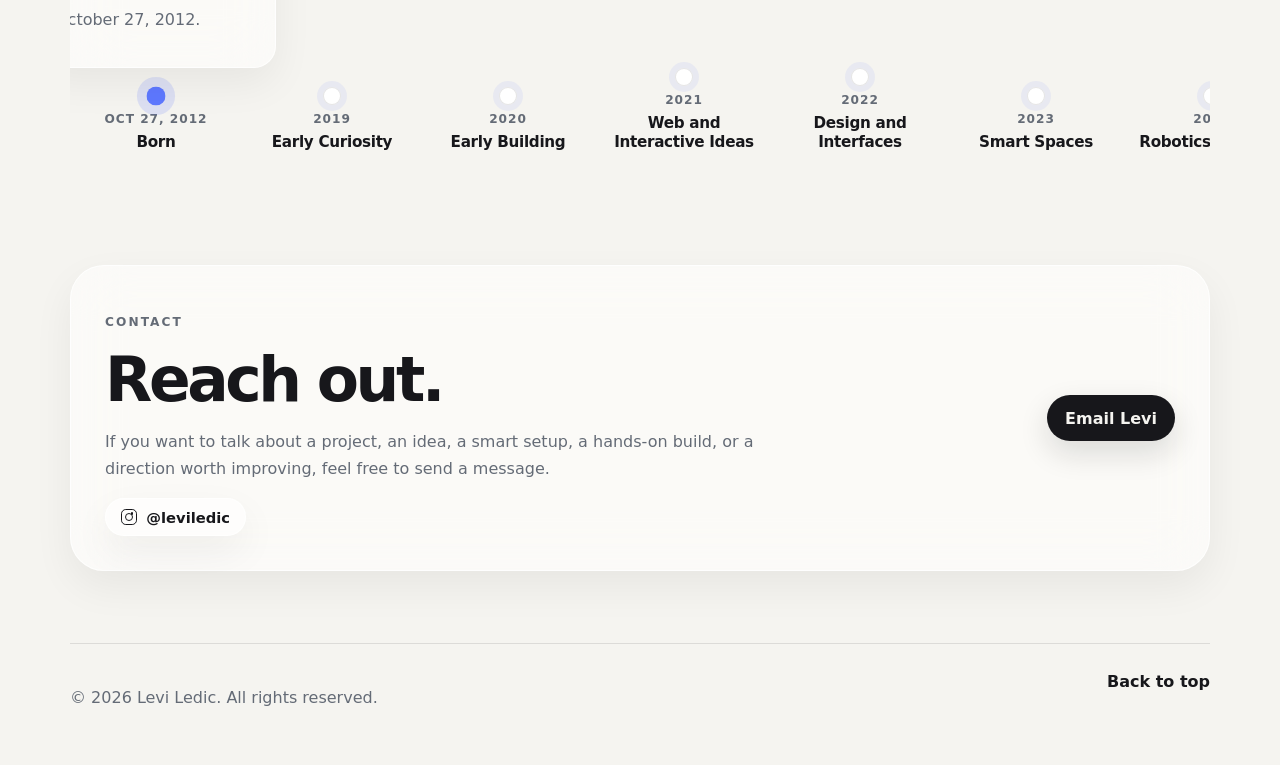
==== commit 1122b03c: "Strengthen portfolio timeline and project interactions" ====
--- a/experience.html
+++ b/experience.html
@@ -3,24 +3,24 @@
 <head>
   <meta charset="UTF-8">
   <meta name="viewport" content="width=device-width, initial-scale=1.0">
-  <title>Experience | Levi Ledic</title>
+  <title>Experience &amp; Timeline | Levi Ledic</title>
   <meta
     name="description"
-    content="Experience page for Levi Ledic, showing a clean interactive timeline across projects, smart spaces, hands-on building, design, and web ideas."
+    content="A timeline of interests, projects, learning, and things Levi Ledic has worked on over time, including smart spaces, robotics, hands-on building, and web ideas."
   >
   <meta name="author" content="Levi Ledic">
-  <meta property="og:title" content="Experience | Levi Ledic">
+  <meta property="og:title" content="Experience &amp; Timeline | Levi Ledic">
   <meta
     property="og:description"
-    content="Experience page for Levi Ledic, showing a clean interactive timeline across projects, smart spaces, hands-on building, design, and web ideas."
+    content="A timeline of interests, projects, learning, and things Levi Ledic has worked on over time, including smart spaces, robotics, hands-on building, and web ideas."
   >
   <meta property="og:type" content="website">
   <meta property="og:url" content="https://levi-ledic.netlify.app/experience.html">
   <meta name="twitter:card" content="summary_large_image">
-  <meta name="twitter:title" content="Experience | Levi Ledic">
+  <meta name="twitter:title" content="Experience &amp; Timeline | Levi Ledic">
   <meta
     name="twitter:description"
-    content="Experience page for Levi Ledic, showing a clean interactive timeline across projects, smart spaces, hands-on building, design, and web ideas."
+    content="A timeline of interests, projects, learning, and things Levi Ledic has worked on over time, including smart spaces, robotics, hands-on building, and web ideas."
   >
   <link rel="icon" type="image/png" sizes="32x32" href="favicon-32x32[1].png">
   <script>
@@ -34,7 +34,7 @@
       }
     })();
   </script>
-  <link rel="stylesheet" href="style.css">
+  <link rel="stylesheet" href="style.css?v=20260627">
 </head>
 <body class="page page-experience" data-page="experience">
   <div class="site-shell">
@@ -73,19 +73,21 @@
     <main id="main-content">
       <section class="page-hero sectionless" id="top">
         <div class="page-copy">
-          <p class="section-label">Experience</p>
-          <h1>Work that has grown by building, testing, and refining.</h1>
+          <p class="section-label">Experience &amp; Timeline</p>
+          <h1>Experience &amp; Timeline</h1>
           <p class="page-lead">
-            A simple timeline of the kinds of work I have moved through, from early project
-            experiments to systems thinking, interactive work, and hands-on building.
+            A timeline of interests, projects, learning, and things I have worked on over time.
           </p>
         </div>
 
         <div class="page-visual glass-panel">
-          <img src="hero-forest.jpg" alt="Forest landscape with a river and distant mountains">
+          <img
+            src="hero-forest.jpg"
+            alt="Mountain forest landscape used as a calm visual on Levi Ledic's experience timeline page"
+          >
           <div class="image-gradient"></div>
           <div class="hero-caption">
-            <span>Click or hover each point to open the timeline.</span>
+            <span>Hover for a quick note. Click or tap for the fuller popup.</span>
           </div>
         </div>
       </section>
@@ -93,86 +95,304 @@
       <section class="section timeline-section">
         <div class="section-heading">
           <p class="section-label">Timeline</p>
-          <h2>A cleaner view of how the work has evolved.</h2>
+          <h2>From early curiosity to current projects.</h2>
           <p>
-            The details stay broad on purpose. The point is the direction: learning by building,
-            organizing information, designing interfaces, and connecting software ideas to real use.
+            The dates stay simple on purpose. They show how interests, learning, hands-on work,
+            and ideas have gradually turned into projects that feel more personal and real.
           </p>
         </div>
 
-        <div class="timeline" data-timeline>
-          <div class="timeline-line" aria-hidden="true"></div>
-
-          <div class="timeline-item is-open" data-timeline-item>
-            <button class="timeline-dot" type="button" aria-expanded="true" aria-controls="timeline-card-1">
-              <span class="dot-core"></span>
-              <span class="timeline-label">Early Projects</span>
-            </button>
-            <article class="timeline-card glass-panel" id="timeline-card-1">
-              <p class="timeline-phase">Early Projects</p>
-              <h3>Learning by building</h3>
-              <p>Started by experimenting with websites, small tools, and digital projects to understand how ideas become working things.</p>
-            </article>
-          </div>
-
-          <div class="timeline-item" data-timeline-item>
-            <button class="timeline-dot" type="button" aria-expanded="false" aria-controls="timeline-card-2">
-              <span class="dot-core"></span>
-              <span class="timeline-label">Systems</span>
-            </button>
-            <article class="timeline-card glass-panel" id="timeline-card-2">
-              <p class="timeline-phase">Systems</p>
-              <h3>Workflow thinking</h3>
-              <p>Worked on ways to organize information, route requests, summarize details, and make repeated steps easier to manage.</p>
-            </article>
-          </div>
-
-          <div class="timeline-item" data-timeline-item>
-            <button class="timeline-dot" type="button" aria-expanded="false" aria-controls="timeline-card-3">
-              <span class="dot-core"></span>
-              <span class="timeline-label">Smart Spaces</span>
-            </button>
-            <article class="timeline-card glass-panel" id="timeline-card-3">
-              <p class="timeline-phase">Smart Spaces</p>
-              <h3>Dashboards and automation</h3>
-              <p>Built dashboards and automations for lighting, rooms, sensors, controls, and smart home ideas designed around real use.</p>
-            </article>
-          </div>
-
-          <div class="timeline-item" data-timeline-item>
-            <button class="timeline-dot" type="button" aria-expanded="false" aria-controls="timeline-card-4">
-              <span class="dot-core"></span>
-              <span class="timeline-label">Interactive Work</span>
-            </button>
-            <article class="timeline-card glass-panel" id="timeline-card-4">
-              <p class="timeline-phase">Interactive Work</p>
-              <h3>Interfaces and logic</h3>
-              <p>Designed interactive systems with roles, permissions, access rules, admin controls, events, and user-facing interfaces.</p>
-            </article>
-          </div>
-
-          <div class="timeline-item" data-timeline-item>
-            <button class="timeline-dot" type="button" aria-expanded="false" aria-controls="timeline-card-5">
-              <span class="dot-core"></span>
-              <span class="timeline-label">Hands-On Building</span>
-            </button>
-            <article class="timeline-card glass-panel" id="timeline-card-5">
-              <p class="timeline-phase">Hands-On Building</p>
-              <h3>Robotics and 3D printing</h3>
-              <p>Explored physical projects through robotics, Raspberry Pi ideas, 3D printing, prototypes, and hardware/software experiments.</p>
-            </article>
-          </div>
-
-          <div class="timeline-item" data-timeline-item>
-            <button class="timeline-dot" type="button" aria-expanded="false" aria-controls="timeline-card-6">
-              <span class="dot-core"></span>
-              <span class="timeline-label">Now</span>
-            </button>
-            <article class="timeline-card glass-panel" id="timeline-card-6">
-              <p class="timeline-phase">Now</p>
-              <h3>Personal site and project direction</h3>
-              <p>Building a cleaner public site and organizing work in a way that feels personal, useful, and clear.</p>
-            </article>
+        <div class="timeline-shell">
+          <div class="timeline" data-timeline>
+            <div class="timeline-line" aria-hidden="true"></div>
+
+            <div class="timeline-item is-open" data-timeline-item>
+              <button
+                class="timeline-dot"
+                type="button"
+                aria-expanded="true"
+                aria-controls="timeline-card-1"
+                aria-label="Open timeline details for Born on Oct 27, 2012"
+                data-timeline-date="Oct 27, 2012"
+                data-timeline-title="Born"
+                data-timeline-description="Levi Ledic was born on October 27, 2012."
+                data-timeline-category="Personal"
+                data-timeline-related="Beginning|Personal"
+              >
+                <span class="dot-core"></span>
+                <span class="timeline-label">Oct 27, 2012</span>
+                <span class="timeline-title">Born</span>
+              </button>
+              <article class="timeline-card glass-panel" id="timeline-card-1">
+                <p class="timeline-phase">Oct 27, 2012</p>
+                <h3>Born</h3>
+                <p>Levi Ledic was born on October 27, 2012.</p>
+              </article>
+            </div>
+
+            <div class="timeline-item" data-timeline-item>
+              <button
+                class="timeline-dot"
+                type="button"
+                aria-expanded="false"
+                aria-controls="timeline-card-2"
+                aria-label="Open timeline details for Early Curiosity in 2019"
+                data-timeline-date="2019"
+                data-timeline-title="Early Curiosity"
+                data-timeline-description="Started becoming interested in how websites, games, tools, and digital projects work."
+                data-timeline-category="Interests"
+                data-timeline-related="Web ideas|Learning|Technology"
+              >
+                <span class="dot-core"></span>
+                <span class="timeline-label">2019</span>
+                <span class="timeline-title">Early Curiosity</span>
+              </button>
+              <article class="timeline-card glass-panel" id="timeline-card-2">
+                <p class="timeline-phase">2019</p>
+                <h3>Early Curiosity</h3>
+                <p>Started becoming interested in how websites, games, tools, and digital projects work.</p>
+              </article>
+            </div>
+
+            <div class="timeline-item" data-timeline-item>
+              <button
+                class="timeline-dot"
+                type="button"
+                aria-expanded="false"
+                aria-controls="timeline-card-3"
+                aria-label="Open timeline details for Early Building in 2020"
+                data-timeline-date="2020"
+                data-timeline-title="Early Building"
+                data-timeline-description="Began experimenting more with simple digital projects, ideas, and small creative builds."
+                data-timeline-category="Building"
+                data-timeline-related="Building|Learning|Creative ideas"
+              >
+                <span class="dot-core"></span>
+                <span class="timeline-label">2020</span>
+                <span class="timeline-title">Early Building</span>
+              </button>
+              <article class="timeline-card glass-panel" id="timeline-card-3">
+                <p class="timeline-phase">2020</p>
+                <h3>Early Building</h3>
+                <p>Began experimenting more with simple digital projects, ideas, and small creative builds.</p>
+              </article>
+            </div>
+
+            <div class="timeline-item" data-timeline-item>
+              <button
+                class="timeline-dot"
+                type="button"
+                aria-expanded="false"
+                aria-controls="timeline-card-4"
+                aria-label="Open timeline details for Web and Interactive Ideas in 2021"
+                data-timeline-date="2021"
+                data-timeline-title="Web and Interactive Ideas"
+                data-timeline-description="Started learning more about browser-based projects, simple pages, app ideas, and interactive systems."
+                data-timeline-category="Web"
+                data-timeline-related="Web ideas|Interactive systems|Learning"
+              >
+                <span class="dot-core"></span>
+                <span class="timeline-label">2021</span>
+                <span class="timeline-title">Web and Interactive Ideas</span>
+              </button>
+              <article class="timeline-card glass-panel" id="timeline-card-4">
+                <p class="timeline-phase">2021</p>
+                <h3>Web and Interactive Ideas</h3>
+                <p>Started learning more about browser-based projects, simple pages, app ideas, and interactive systems.</p>
+              </article>
+            </div>
+
+            <div class="timeline-item" data-timeline-item>
+              <button
+                class="timeline-dot"
+                type="button"
+                aria-expanded="false"
+                aria-controls="timeline-card-5"
+                aria-label="Open timeline details for Design and Interfaces in 2022"
+                data-timeline-date="2022"
+                data-timeline-title="Design and Interfaces"
+                data-timeline-description="Became more interested in clean layouts, simple navigation, and how things feel to use."
+                data-timeline-category="Design"
+                data-timeline-related="Design|Interfaces|Usability"
+              >
+                <span class="dot-core"></span>
+                <span class="timeline-label">2022</span>
+                <span class="timeline-title">Design and Interfaces</span>
+              </button>
+              <article class="timeline-card glass-panel" id="timeline-card-5">
+                <p class="timeline-phase">2022</p>
+                <h3>Design and Interfaces</h3>
+                <p>Became more interested in clean layouts, simple navigation, and how things feel to use.</p>
+              </article>
+            </div>
+
+            <div class="timeline-item" data-timeline-item>
+              <button
+                class="timeline-dot"
+                type="button"
+                aria-expanded="false"
+                aria-controls="timeline-card-6"
+                aria-label="Open timeline details for Smart Spaces in 2023"
+                data-timeline-date="2023"
+                data-timeline-title="Smart Spaces"
+                data-timeline-description="Explored dashboards, lighting, sensors, controls, and ways to make rooms and devices easier to understand."
+                data-timeline-category="Smart Spaces"
+                data-timeline-related="Smart spaces|Dashboards|Sensors"
+              >
+                <span class="dot-core"></span>
+                <span class="timeline-label">2023</span>
+                <span class="timeline-title">Smart Spaces</span>
+              </button>
+              <article class="timeline-card glass-panel" id="timeline-card-6">
+                <p class="timeline-phase">2023</p>
+                <h3>Smart Spaces</h3>
+                <p>Explored dashboards, lighting, sensors, controls, and ways to make rooms and devices easier to understand.</p>
+              </article>
+            </div>
+
+            <div class="timeline-item" data-timeline-item>
+              <button
+                class="timeline-dot"
+                type="button"
+                aria-expanded="false"
+                aria-controls="timeline-card-7"
+                aria-label="Open timeline details for Robotics and VEX in 2024"
+                data-timeline-date="2024"
+                data-timeline-title="Robotics and VEX"
+                data-timeline-description="Participated on a VEX robotics team and competed at the state level, where the team won an official VEX award."
+                data-timeline-category="Robotics"
+                data-timeline-related="Robotics|VEX Robotics|Competition"
+              >
+                <span class="dot-core"></span>
+                <span class="timeline-label">2024</span>
+                <span class="timeline-title">Robotics and VEX</span>
+              </button>
+              <article class="timeline-card glass-panel" id="timeline-card-7">
+                <p class="timeline-phase">2024</p>
+                <h3>Robotics and VEX</h3>
+                <p>Participated on a VEX robotics team and competed at the state level, where the team won an official VEX award.</p>
+              </article>
+            </div>
+
+            <div class="timeline-item" data-timeline-item>
+              <button
+                class="timeline-dot"
+                type="button"
+                aria-expanded="false"
+                aria-controls="timeline-card-8"
+                aria-label="Open timeline details for Educational Courses in 2024"
+                data-timeline-date="2024"
+                data-timeline-title="Educational Courses"
+                data-timeline-description="Participated in multiple educational USM classes and courses, learning a variety of subjects and skills."
+                data-timeline-category="Learning"
+                data-timeline-related="USM classes|USM courses|Learning"
+              >
+                <span class="dot-core"></span>
+                <span class="timeline-label">2024</span>
+                <span class="timeline-title">Educational Courses</span>
+              </button>
+              <article class="timeline-card glass-panel" id="timeline-card-8">
+                <p class="timeline-phase">2024</p>
+                <h3>Educational Courses</h3>
+                <p>Participated in multiple educational USM classes and courses, learning a variety of subjects and skills.</p>
+              </article>
+            </div>
+
+            <div class="timeline-item" data-timeline-item>
+              <button
+                class="timeline-dot"
+                type="button"
+                aria-expanded="false"
+                aria-controls="timeline-card-9"
+                aria-label="Open timeline details for Hands-On Building in 2025"
+                data-timeline-date="2025"
+                data-timeline-title="Hands-On Building"
+                data-timeline-description="Explored robotics, 3D printing, prototypes, Raspberry Pi and server experiments, small hardware ideas, and physical projects."
+                data-timeline-category="Hands-On Projects"
+                data-timeline-related="3D printing|Robotics|Hands-on projects|Raspberry Pi|Servers"
+              >
+                <span class="dot-core"></span>
+                <span class="timeline-label">2025</span>
+                <span class="timeline-title">Hands-On Building</span>
+              </button>
+              <article class="timeline-card glass-panel" id="timeline-card-9">
+                <p class="timeline-phase">2025</p>
+                <h3>Hands-On Building</h3>
+                <p>Explored robotics, 3D printing, prototypes, Raspberry Pi and server experiments, small hardware ideas, and physical projects.</p>
+              </article>
+            </div>
+
+            <div class="timeline-item" data-timeline-item>
+              <button
+                class="timeline-dot"
+                type="button"
+                aria-expanded="false"
+                aria-controls="timeline-card-10"
+                aria-label="Open timeline details for Web Projects and Tools in 2025"
+                data-timeline-date="2025"
+                data-timeline-title="Web Projects and Tools"
+                data-timeline-description="Worked on browser-based pages, tools, dashboards, and simple interactive ideas."
+                data-timeline-category="Web Ideas"
+                data-timeline-related="Web ideas|Tools|Dashboards"
+              >
+                <span class="dot-core"></span>
+                <span class="timeline-label">2025</span>
+                <span class="timeline-title">Web Projects and Tools</span>
+              </button>
+              <article class="timeline-card glass-panel" id="timeline-card-10">
+                <p class="timeline-phase">2025</p>
+                <h3>Web Projects and Tools</h3>
+                <p>Worked on browser-based pages, tools, dashboards, and simple interactive ideas.</p>
+              </article>
+            </div>
+
+            <div class="timeline-item" data-timeline-item>
+              <button
+                class="timeline-dot"
+                type="button"
+                aria-expanded="false"
+                aria-controls="timeline-card-11"
+                aria-label="Open timeline details for Personal Site in 2026"
+                data-timeline-date="2026"
+                data-timeline-title="Personal Site"
+                data-timeline-description="Started organizing hobbies, projects, interests, and learning into a cleaner public personal site."
+                data-timeline-category="Personal Site"
+                data-timeline-related="Projects|Personal site|Design"
+              >
+                <span class="dot-core"></span>
+                <span class="timeline-label">2026</span>
+                <span class="timeline-title">Personal Site</span>
+              </button>
+              <article class="timeline-card glass-panel" id="timeline-card-11">
+                <p class="timeline-phase">2026</p>
+                <h3>Personal Site</h3>
+                <p>Started organizing hobbies, projects, interests, and learning into a cleaner public personal site.</p>
+              </article>
+            </div>
+
+            <div class="timeline-item" data-timeline-item>
+              <button
+                class="timeline-dot"
+                type="button"
+                aria-expanded="false"
+                aria-controls="timeline-card-12"
+                aria-label="Open timeline details for Current Focus in the present"
+                data-timeline-date="Present"
+                data-timeline-title="Current Focus"
+                data-timeline-description="Continuing to improve projects, learn new skills, build useful things, and make the site more personal and interactive."
+                data-timeline-category="Current Focus"
+                data-timeline-related="Learning|Projects|Current focus"
+              >
+                <span class="dot-core"></span>
+                <span class="timeline-label">Present</span>
+                <span class="timeline-title">Current Focus</span>
+              </button>
+              <article class="timeline-card glass-panel" id="timeline-card-12">
+                <p class="timeline-phase">Present</p>
+                <h3>Current Focus</h3>
+                <p>Continuing to improve projects, learn new skills, build useful things, and make the site more personal and interactive.</p>
+              </article>
+            </div>
           </div>
         </div>
       </section>
@@ -182,8 +402,8 @@
           <p class="section-label">Contact</p>
           <h2>Reach out.</h2>
           <p>
-            If you want to talk about a project, a system, a useful tool, or a direction worth
-            building out, feel free to send a message.
+            If you want to talk about a project, an idea, a smart setup, a hands-on build, or a
+            direction worth improving, feel free to send a message.
           </p>
           <div class="contact-meta">
             <a
@@ -211,6 +431,6 @@
     </footer>
   </div>
 
-  <script src="script.js"></script>
+  <script src="script.js?v=20260627"></script>
 </body>
 </html>
--- a/style.css
+++ b/style.css
@@ -62,6 +62,10 @@
   -webkit-font-smoothing: antialiased;
 }
 
+body.modal-open {
+  overflow: hidden;
+}
+
 img {
   display: block;
   max-width: 100%;
@@ -156,7 +160,8 @@
 .contact-section,
 .page-visual,
 .intro-copy,
-.preview-grid article {
+.preview-grid article,
+.detail-modal-panel {
   background: var(--surface);
   border: 1px solid var(--line-soft);
   box-shadow: var(--shadow-md);
@@ -407,7 +412,11 @@
 .contact-section p,
 .page-visual p,
 .page-visual span,
-.soccer-note {
+.soccer-note,
+.detail-modal-copy,
+.detail-modal-meta-item,
+.detail-modal-close,
+.hero-preview-foot {
   color: var(--muted);
 }
 
@@ -528,43 +537,41 @@
   left: 22px;
   bottom: 22px;
   z-index: 2;
-  width: min(330px, calc(100% - 44px));
-  min-height: 88px;
-  padding: 16px 18px;
+  width: min(340px, calc(100% - 44px));
+  min-height: 166px;
+  display: grid;
+  gap: 0.85rem;
+  padding: 18px 18px 16px;
   color: rgba(255, 255, 255, 0.94);
+  text-align: left;
   background: rgba(13, 16, 22, 0.32);
   border: 1px solid rgba(255, 255, 255, 0.15);
   border-radius: 24px;
   box-shadow: 0 22px 48px rgba(7, 10, 14, 0.24);
   backdrop-filter: blur(24px) saturate(180%);
   -webkit-backdrop-filter: blur(24px) saturate(180%);
-  transform: translateY(2px) scale(0.97);
-  transform-origin: bottom left;
-  transition: transform 320ms cubic-bezier(0.16, 1, 0.3, 1), box-shadow 320ms ease;
-}
-
-.hero-preview.is-open {
-  transform: translateY(0) scale(1);
-  box-shadow: 0 26px 58px rgba(7, 10, 14, 0.28);
-}
-
-.hero-preview.is-closing {
-  transform: translateY(2px) scale(0.98);
+  cursor: pointer;
+  transition: box-shadow 320ms ease, border-color 220ms ease, transform 220ms ease;
+  appearance: none;
+}
+
+.hero-preview:hover,
+.hero-preview:focus-visible {
+  border-color: rgba(255, 255, 255, 0.28);
+  box-shadow: 0 28px 58px rgba(7, 10, 14, 0.3);
+  transform: translateY(-1px);
+  outline: none;
 }
 
 .hero-preview-head {
-  display: flex;
-  align-items: center;
-  justify-content: space-between;
-  gap: 0.75rem;
+  display: grid;
+  justify-items: start;
+  gap: 0.18rem;
 }
 
 .preview-index,
 .preview-label {
-  display: inline-flex;
-  align-items: center;
-  min-height: 1.9rem;
-  border-radius: var(--radius-pill);
+  display: block;
   font-size: 0.72rem;
   font-weight: 760;
   letter-spacing: 0.13em;
@@ -572,31 +579,27 @@
 }
 
 .preview-index {
-  min-width: 2.35rem;
-  justify-content: center;
-  color: rgba(255, 255, 255, 0.92);
-  background: rgba(255, 255, 255, 0.13);
-  border: 1px solid rgba(255, 255, 255, 0.14);
+  color: rgba(255, 255, 255, 0.94);
 }
 
 .preview-label {
-  color: rgba(255, 255, 255, 0.72);
+  color: rgba(255, 255, 255, 0.68);
 }
 
 .hero-preview-body {
-  max-height: 0;
-  overflow: hidden;
+  min-height: 5.4rem;
+  opacity: 1;
+  transform: translateY(0);
+  transition: opacity 220ms ease, transform 220ms ease;
+}
+
+.hero-preview.is-transitioning .hero-preview-body {
   opacity: 0;
-  transition: max-height 340ms cubic-bezier(0.16, 1, 0.3, 1), opacity 220ms ease;
-}
-
-.hero-preview.is-open .hero-preview-body {
-  max-height: 9rem;
-  opacity: 1;
+  transform: translateY(6px);
 }
 
 .hero-preview-title {
-  margin: 13px 0 8px;
+  margin: 0 0 8px;
   color: rgba(255, 255, 255, 0.97);
   font-size: 1.2rem;
   letter-spacing: -0.04em;
@@ -607,6 +610,14 @@
   color: rgba(255, 255, 255, 0.76);
   font-size: 0.95rem;
   line-height: 1.62;
+}
+
+.hero-preview-foot {
+  align-self: end;
+  color: rgba(255, 255, 255, 0.62);
+  font-size: 0.8rem;
+  font-weight: 650;
+  letter-spacing: 0.04em;
 }
 
 .section {
@@ -658,6 +669,17 @@
   border-color: rgba(94, 120, 255, 0.24);
 }
 
+.project-card {
+  cursor: pointer;
+}
+
+.project-card:focus-visible,
+.timeline-dot:focus-visible {
+  outline: none;
+  border-color: rgba(94, 120, 255, 0.28);
+  box-shadow: 0 0 0 4px rgba(94, 120, 255, 0.12);
+}
+
 .card-media,
 .feature-image {
   overflow: hidden;
@@ -713,7 +735,8 @@
 }
 
 .feature-content p,
-.mini-card p {
+.mini-card p,
+.interest-card p {
   line-height: 1.7;
 }
 
@@ -733,7 +756,7 @@
   grid-template-columns: repeat(2, minmax(0, 1fr));
 }
 
-.small-card-grid .mini-card:last-child:nth-child(5) {
+.small-card-grid .mini-card:last-child:nth-child(7) {
   grid-column: 1 / -1;
 }
 
@@ -764,26 +787,46 @@
   max-width: 780px;
 }
 
+.timeline-shell {
+  overflow-x: auto;
+  padding-bottom: 0.75rem;
+  scrollbar-width: thin;
+  scrollbar-color: rgba(94, 120, 255, 0.28) transparent;
+}
+
+.timeline-shell::-webkit-scrollbar {
+  height: 10px;
+}
+
+.timeline-shell::-webkit-scrollbar-thumb {
+  background: rgba(94, 120, 255, 0.2);
+  border-radius: 999px;
+}
+
 .timeline {
   position: relative;
   display: grid;
-  grid-template-columns: repeat(6, minmax(0, 1fr));
-  gap: 0.85rem;
-  padding: 14.5rem 0 1.2rem;
+  grid-auto-flow: column;
+  grid-auto-columns: minmax(160px, 1fr);
+  gap: 1rem;
+  width: max-content;
+  min-width: 100%;
+  padding: 13.3rem 6px 1.2rem;
 }
 
 .timeline-line {
   position: absolute;
-  left: 4%;
-  right: 4%;
-  top: 14.1rem;
+  left: 86px;
+  right: 86px;
+  top: 12.95rem;
   height: 1px;
   background: var(--line);
 }
 
 .timeline-item {
   position: relative;
-  min-height: 17rem;
+  width: 160px;
+  min-height: 16.5rem;
 }
 
 .timeline-dot {
@@ -791,21 +834,18 @@
   left: 50%;
   bottom: 0;
   transform: translateX(-50%);
-  width: max-content;
+  width: 100%;
   display: grid;
   justify-items: center;
-  gap: 0.85rem;
+  gap: 0.42rem;
   padding: 0;
+  text-align: center;
   background: transparent;
   border: 0;
   box-shadow: none;
   backdrop-filter: none;
   -webkit-backdrop-filter: none;
   cursor: pointer;
-}
-
-.timeline-dot:focus-visible {
-  outline: none;
 }
 
 .dot-core {
@@ -820,16 +860,24 @@
 
 .timeline-label {
   color: var(--muted);
-  font-size: 0.8rem;
+  font-size: 0.76rem;
+  font-weight: 760;
+  letter-spacing: 0.08em;
+  text-transform: uppercase;
+}
+
+.timeline-title {
+  color: var(--text);
+  font-size: 0.95rem;
   font-weight: 700;
-  letter-spacing: 0.06em;
-  text-transform: uppercase;
+  letter-spacing: -0.02em;
+  line-height: 1.25;
 }
 
 .timeline-card {
   position: absolute;
   left: 50%;
-  bottom: 4.5rem;
+  bottom: 5.2rem;
   width: min(15rem, calc(100vw - 2rem));
   padding: 18px;
   border-radius: 22px;
@@ -847,7 +895,8 @@
 }
 
 .timeline-item.is-open .dot-core,
-.timeline-dot:hover .dot-core {
+.timeline-dot:hover .dot-core,
+.timeline-dot:focus-visible .dot-core {
   background: var(--accent);
   border-color: transparent;
   transform: scale(1.06);
@@ -886,7 +935,7 @@
   border-radius: var(--radius-xl);
   border: 1px solid var(--line-soft);
   background:
-    radial-gradient(circle at 50% 12%, rgba(255, 255, 255, 0.48), transparent 18rem),
+    radial-gradient(circle at 50% 12%, rgba(255, 255, 255, 0.54), transparent 18rem),
     radial-gradient(circle at 50% 88%, rgba(94, 120, 255, 0.08), transparent 16rem),
     var(--surface);
 }
@@ -902,7 +951,7 @@
 
 .soccer-ball-shell {
   position: relative;
-  width: min(320px, 68vw);
+  width: min(330px, 70vw);
   aspect-ratio: 1;
   display: grid;
   place-items: center;
@@ -919,23 +968,25 @@
 .soccer-ball-shell::before {
   content: "";
   position: absolute;
-  inset: 5%;
+  inset: 4%;
   border-radius: 50%;
-  background: radial-gradient(circle at 32% 30%, rgba(255, 255, 255, 0.62), transparent 36%);
+  background:
+    radial-gradient(circle at 32% 28%, rgba(255, 255, 255, 0.7), transparent 34%),
+    radial-gradient(circle at 58% 48%, rgba(255, 255, 255, 0.12), transparent 42%);
   filter: blur(18px);
-  opacity: 0.9;
+  opacity: 0.95;
 }
 
 .soccer-ball-shell::after {
   content: "";
   position: absolute;
-  left: 14%;
-  right: 14%;
-  bottom: -10%;
-  height: 18%;
+  left: 12%;
+  right: 12%;
+  bottom: -11%;
+  height: 19%;
   border-radius: 50%;
   background: rgba(14, 16, 20, 0.16);
-  filter: blur(22px);
+  filter: blur(24px);
   transform: translateZ(-1px);
 }
 
@@ -946,45 +997,43 @@
   border-radius: 50%;
   transform-style: preserve-3d;
   background:
-    radial-gradient(circle at 29% 24%, rgba(255, 255, 255, 0.98) 0%, rgba(247, 249, 252, 0.96) 20%, rgba(229, 234, 241, 0.94) 52%, rgba(197, 205, 218, 0.96) 100%),
-    conic-gradient(from 215deg at 50% 50%, rgba(255, 255, 255, 0.18), rgba(20, 24, 31, 0.1), rgba(255, 255, 255, 0.12), rgba(20, 24, 31, 0.16), rgba(255, 255, 255, 0.18));
+    radial-gradient(circle at 28% 22%, rgba(255, 255, 255, 0.99) 0%, rgba(248, 250, 253, 0.97) 20%, rgba(226, 232, 240, 0.95) 54%, rgba(188, 197, 212, 0.98) 100%),
+    conic-gradient(from 220deg at 50% 50%, rgba(255, 255, 255, 0.2), rgba(24, 29, 36, 0.08), rgba(255, 255, 255, 0.12), rgba(20, 24, 31, 0.18), rgba(255, 255, 255, 0.18));
   box-shadow:
-    inset -28px -34px 44px rgba(17, 17, 20, 0.18),
-    inset 24px 22px 36px rgba(255, 255, 255, 0.7),
+    inset -30px -36px 48px rgba(17, 17, 20, 0.2),
+    inset 24px 24px 40px rgba(255, 255, 255, 0.76),
     0 30px 78px rgba(17, 17, 20, 0.18);
 }
 
 .soccer-ball-core::before {
   content: "";
   position: absolute;
-  inset: 8%;
+  inset: 7.5%;
   border-radius: 50%;
   background:
-    radial-gradient(circle at 28% 23%, rgba(255, 255, 255, 0.92), transparent 22%),
-    radial-gradient(circle at 68% 70%, rgba(14, 17, 22, 0.1), transparent 26%);
+    radial-gradient(circle at 26% 23%, rgba(255, 255, 255, 0.94), transparent 22%),
+    radial-gradient(circle at 70% 72%, rgba(14, 17, 22, 0.14), transparent 26%);
 }
 
 .soccer-ball-core::after {
   content: "";
   position: absolute;
-  inset: auto 14% -14%;
-  height: 20%;
+  inset: 4.5%;
   border-radius: 50%;
-  background: rgba(18, 20, 23, 0.12);
-  filter: blur(20px);
-  z-index: -1;
+  box-shadow:
+    inset 0 0 0 1px rgba(255, 255, 255, 0.22),
+    inset -20px -22px 36px rgba(20, 24, 31, 0.1);
 }
 
 .patch {
   position: absolute;
   width: 22%;
   aspect-ratio: 1;
-  background: linear-gradient(160deg, #101218 0%, #2a313d 100%);
+  background: linear-gradient(160deg, #0f131a 0%, #34404f 100%);
   clip-path: polygon(50% 0%, 96% 35%, 78% 100%, 22% 100%, 4% 35%);
   box-shadow:
     0 12px 22px rgba(9, 12, 18, 0.18),
     inset 0 0 0 1px rgba(255, 255, 255, 0.1);
-  transform: translateZ(12px);
 }
 
 .patch::before,
@@ -997,62 +1046,63 @@
 .patch::before {
   inset: -8%;
   z-index: -1;
-  background: rgba(237, 242, 248, 0.9);
+  background: rgba(237, 242, 248, 0.94);
 }
 
 .patch::after {
   inset: 18% 24% auto;
   height: 22%;
   border-radius: 999px;
-  background: rgba(255, 255, 255, 0.18);
+  background: rgba(255, 255, 255, 0.16);
   filter: blur(2px);
 }
 
 .patch-center {
   top: 38%;
   left: 39%;
+  transform: translateZ(20px) rotate(2deg);
 }
 
 .patch-top {
-  top: 15%;
+  top: 14%;
   left: 38%;
-  transform: rotate(12deg);
+  transform: translateZ(8px) rotate(12deg) scale(0.96);
 }
 
 .patch-top-right {
   top: 28%;
   right: 14%;
-  transform: rotate(24deg);
+  transform: translateZ(12px) rotate(24deg) scale(0.96);
 }
 
 .patch-right {
   top: 53%;
   right: 16%;
-  transform: rotate(12deg);
+  transform: translateZ(6px) rotate(12deg) scale(0.95);
 }
 
 .patch-bottom-right {
   bottom: 16%;
-  right: 30%;
-  transform: rotate(-12deg);
+  right: 29%;
+  transform: translateZ(2px) rotate(-12deg) scale(0.96);
 }
 
 .patch-bottom-left {
   bottom: 16%;
-  left: 30%;
-  transform: rotate(12deg);
+  left: 29%;
+  transform: translateZ(2px) rotate(12deg) scale(0.96);
 }
 
 .patch-left {
   top: 53%;
   left: 16%;
-  transform: rotate(-16deg);
+  transform: translateZ(6px) rotate(-16deg) scale(0.95);
 }
 
 .patch-top-left {
   top: 28%;
   left: 14%;
-  transform: rotate(-22deg);
+  transform: translateZ(12px) rotate(-22deg) scale(0.96);
 }
 
 .soccer-note {
@@ -1063,12 +1113,8 @@
 
 .interest-grid {
   display: grid;
-  grid-template-columns: repeat(3, minmax(0, 1fr));
+  grid-template-columns: repeat(2, minmax(0, 1fr));
   gap: 18px;
-}
-
-.interest-grid .interest-card:last-child:nth-child(5) {
-  grid-column: 2 / span 1;
 }
 
 .contact-section {
@@ -1155,6 +1201,138 @@
   background: currentColor;
 }
 
+.detail-modal {
+  position: fixed;
+  inset: 0;
+  z-index: 90;
+  display: grid;
+  place-items: center;
+  padding: 22px;
+  background: rgba(8, 12, 18, 0.34);
+}
+
+.detail-modal[hidden] {
+  display: none;
+}
+
+.detail-modal-backdrop {
+  position: absolute;
+  inset: 0;
+}
+
+.detail-modal-panel {
+  position: relative;
+  z-index: 1;
+  width: min(720px, 100%);
+  max-height: calc(100vh - 44px);
+  overflow: auto;
+  padding: 26px;
+  border-radius: 30px;
+}
+
+.detail-modal-head {
+  display: flex;
+  align-items: flex-start;
+  justify-content: space-between;
+  gap: 1rem;
+  margin-bottom: 1.1rem;
+}
+
+.detail-modal-heading {
+  display: grid;
+  gap: 0.18rem;
+}
+
+.detail-modal-index,
+.detail-modal-label {
+  display: block;
+  font-size: 0.74rem;
+  font-weight: 760;
+  letter-spacing: 0.13em;
+  text-transform: uppercase;
+}
+
+.detail-modal-index {
+  color: var(--muted-strong);
+}
+
+.detail-modal-label {
+  color: var(--muted);
+}
+
+.detail-modal-close {
+  width: 2.6rem;
+  height: 2.6rem;
+  display: inline-grid;
+  place-items: center;
+  flex: 0 0 auto;
+  border: 1px solid var(--line);
+  border-radius: 50%;
+  color: var(--text);
+  background: var(--surface-strong);
+  cursor: pointer;
+  transition: transform 180ms ease, border-color 180ms ease;
+}
+
+.detail-modal-close:hover,
+.detail-modal-close:focus-visible {
+  transform: translateY(-1px);
+  border-color: rgba(94, 120, 255, 0.28);
+  outline: none;
+}
+
+.detail-modal-title {
+  margin: 0 0 0.85rem;
+}
+
+.detail-modal-copy {
+  margin: 0 0 1.25rem;
+  line-height: 1.76;
+}
+
+.detail-modal-meta {
+  display: grid;
+  gap: 0.7rem;
+  margin-bottom: 1rem;
+}
+
+.detail-modal-meta-item {
+  display: grid;
+  gap: 0.22rem;
+}
+
+.detail-modal-meta-label {
+  font-size: 0.72rem;
+  font-weight: 760;
+  letter-spacing: 0.12em;
+  text-transform: uppercase;
+  color: var(--muted-strong);
+}
+
+.detail-modal-meta-value {
+  color: var(--text);
+  line-height: 1.55;
+}
+
+.detail-modal-tags {
+  display: flex;
+  flex-wrap: wrap;
+  gap: 0.6rem;
+}
+
+.detail-modal-tag {
+  display: inline-flex;
+  align-items: center;
+  min-height: 2rem;
+  padding: 0.42rem 0.78rem;
+  border-radius: var(--radius-pill);
+  color: var(--text);
+  background: var(--surface-strong);
+  border: 1px solid var(--line);
+  font-size: 0.82rem;
+  font-weight: 680;
+}
+
 .footer {
   padding: 28px 0 42px;
   display: flex;
@@ -1169,18 +1347,6 @@
   font-weight: 650;
 }
 
-@media (max-width: 1080px) {
-  .timeline {
-    grid-template-columns: repeat(3, minmax(0, 1fr));
-    padding-top: 12rem;
-    row-gap: 5rem;
-  }
-
-  .timeline-line {
-    top: 11.7rem;
-  }
-}
-
 @media (max-width: 980px) {
   .hero,
   .page-hero,
@@ -1204,10 +1370,6 @@
   .preview-grid,
   .interest-grid {
     grid-template-columns: repeat(2, minmax(0, 1fr));
-  }
-
-  .interest-grid .interest-card:last-child:nth-child(5) {
-    grid-column: auto;
   }
 }
 
@@ -1254,10 +1416,17 @@
     width: 100%;
   }
 
+  .timeline-shell {
+    overflow: visible;
+  }
+
   .timeline {
     display: grid;
     grid-template-columns: 1fr;
+    grid-auto-flow: row;
+    grid-auto-columns: auto;
     gap: 16px;
+    width: 100%;
     padding: 0 0 0 14px;
   }
 
@@ -1270,6 +1439,7 @@
   }
 
   .timeline-item {
+    width: auto;
     min-height: auto;
     padding-left: 34px;
   }
@@ -1280,7 +1450,8 @@
     bottom: auto;
     transform: none;
     justify-items: start;
-    gap: 0.3rem;
+    text-align: left;
+    gap: 0.24rem;
   }
 
   .timeline-dot .dot-core {
@@ -1348,7 +1519,8 @@
     right: 18px;
     bottom: 18px;
     width: auto;
-    padding: 15px 16px;
+    min-height: 154px;
+    padding: 16px;
   }
 
   .hero-preview-title {
@@ -1361,9 +1533,7 @@
 
   .small-card-grid,
   .preview-grid,
-  .interest-grid,
-  .process-list,
-  .interest-row {
+  .interest-grid {
     grid-template-columns: 1fr;
   }
 
@@ -1380,6 +1550,15 @@
   .soccer-stage {
     min-height: 400px;
     padding: 2.4rem 1.4rem 2rem;
+  }
+
+  .detail-modal {
+    padding: 14px;
+  }
+
+  .detail-modal-panel {
+    padding: 20px;
+    border-radius: 24px;
   }
 }
 
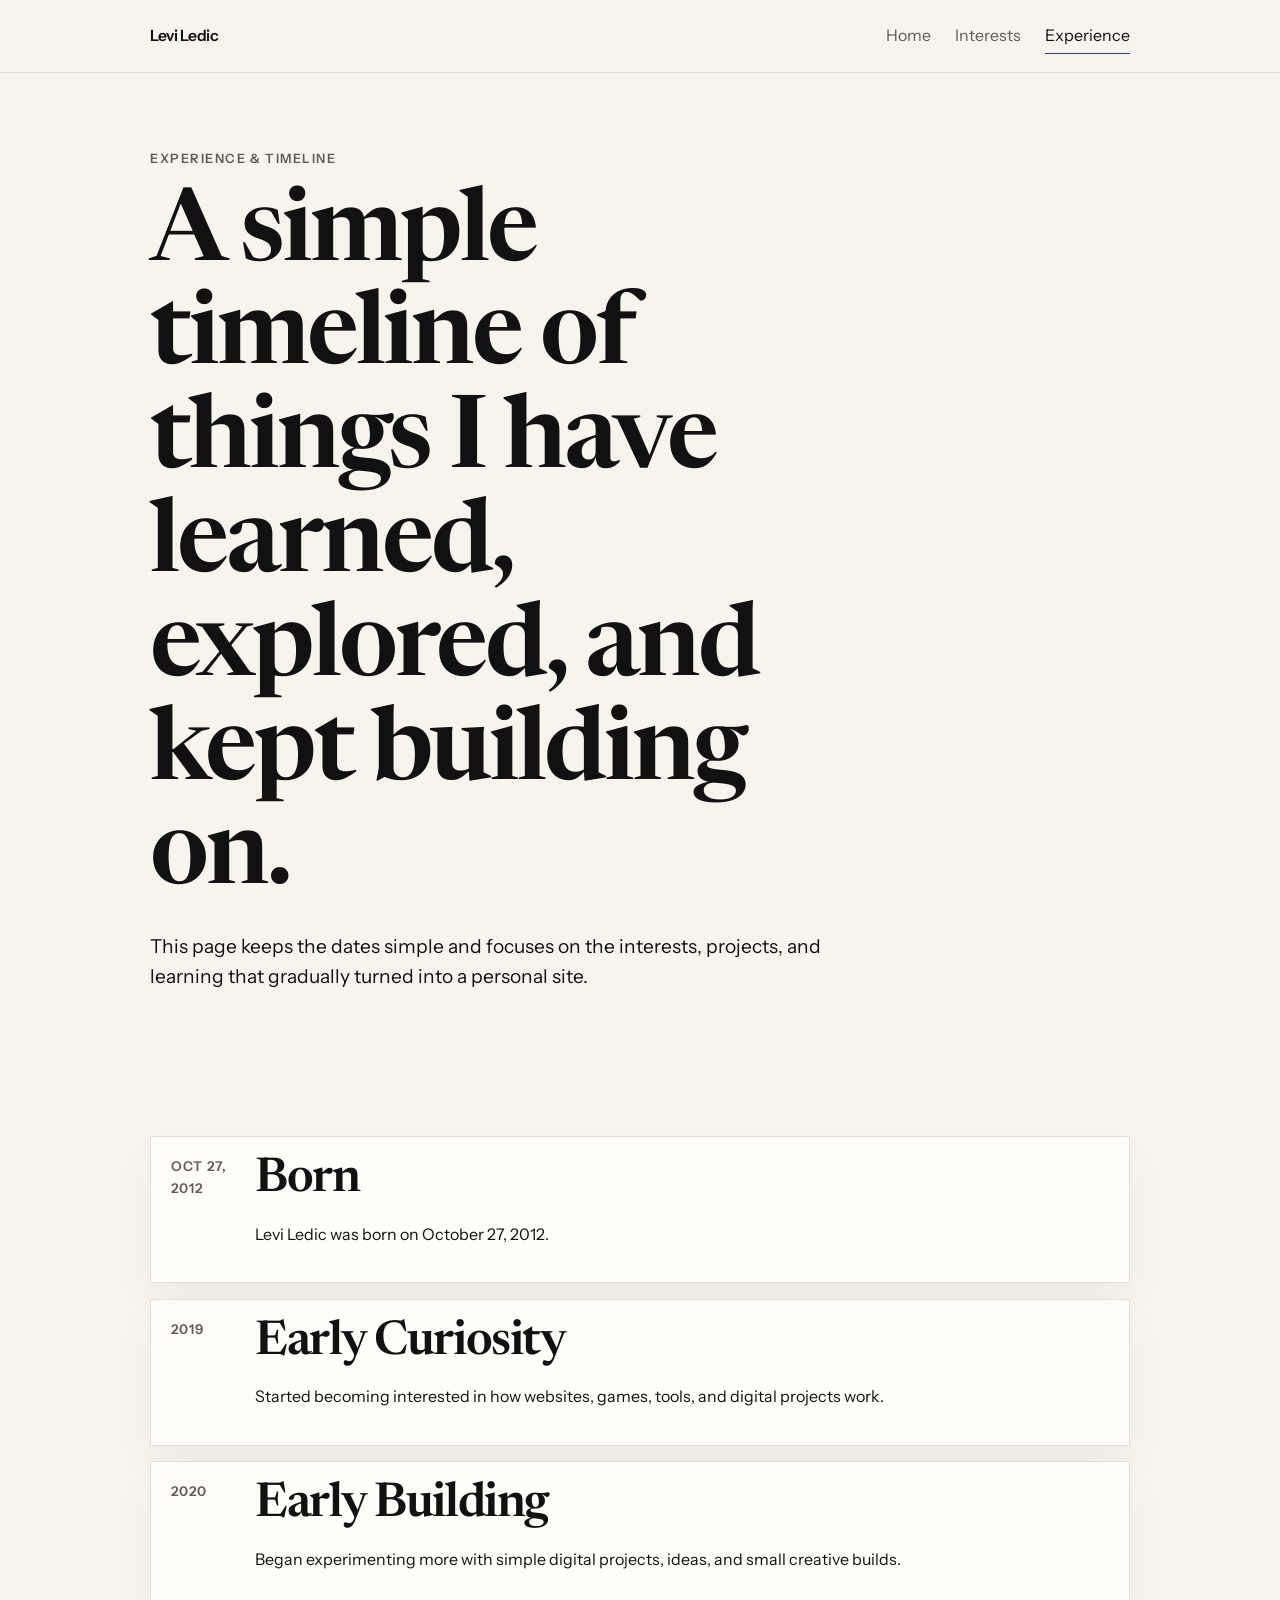
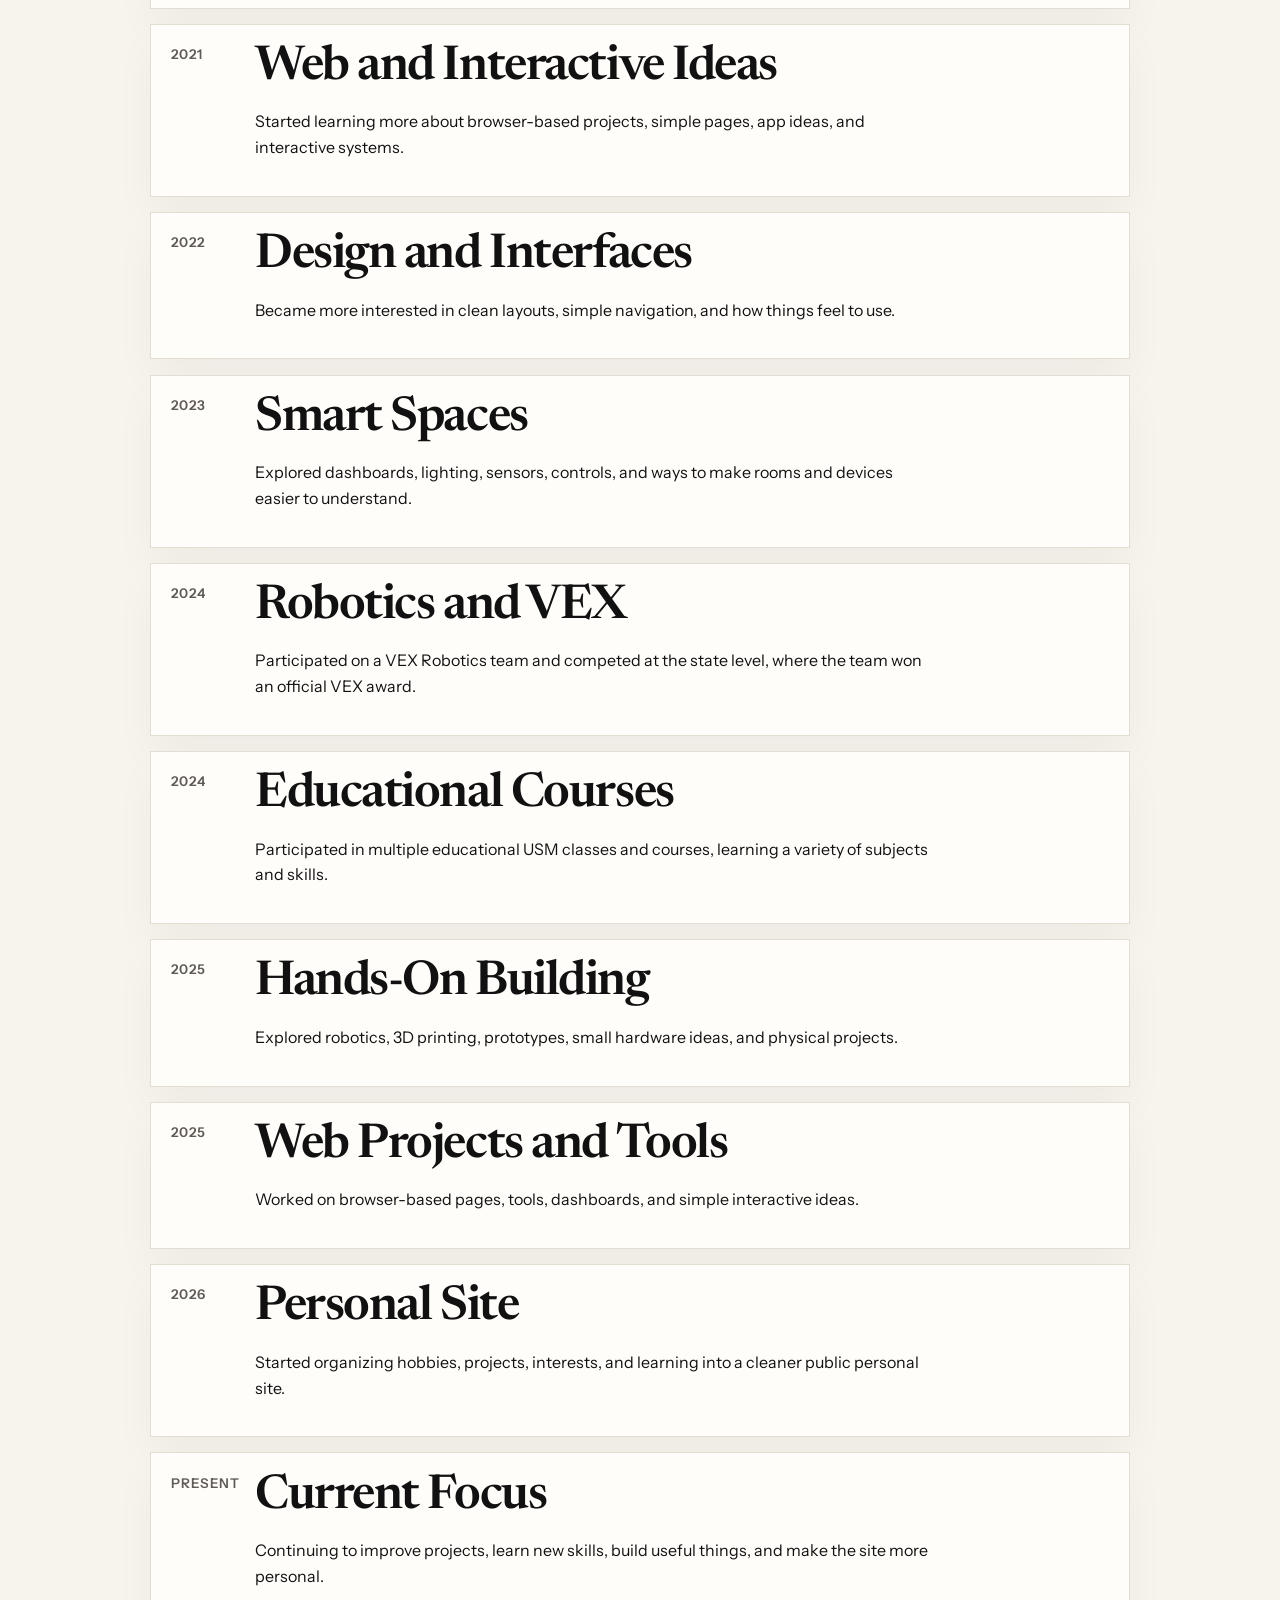
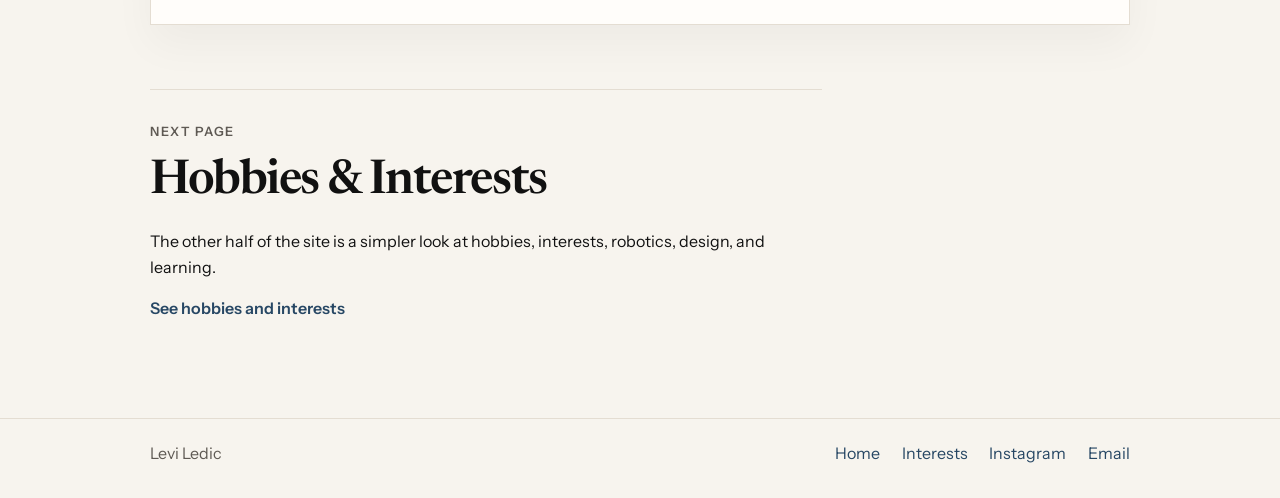
==== commit 1c6b7333: "Simplify site design and improve SEO" ====
--- a/experience.html
+++ b/experience.html
@@ -6,431 +6,335 @@
   <title>Experience &amp; Timeline | Levi Ledic</title>
   <meta
     name="description"
-    content="A timeline of interests, projects, learning, and things Levi Ledic has worked on over time, including smart spaces, robotics, hands-on building, and web ideas."
+    content="A simple timeline of interests, projects, learning, robotics, VEX Robotics, smart spaces, hands-on building, and web ideas from Levi Ledic's personal site."
   >
   <meta name="author" content="Levi Ledic">
+  <meta name="robots" content="index,follow,max-image-preview:large">
+  <meta name="theme-color" content="#f7f4ee">
+  <link rel="canonical" href="https://levi-ledic.netlify.app/experience.html">
+  <meta property="og:site_name" content="Levi Ledic">
+  <meta property="og:type" content="website">
   <meta property="og:title" content="Experience &amp; Timeline | Levi Ledic">
   <meta
     property="og:description"
-    content="A timeline of interests, projects, learning, and things Levi Ledic has worked on over time, including smart spaces, robotics, hands-on building, and web ideas."
+    content="A simple timeline of interests, projects, learning, robotics, VEX Robotics, smart spaces, hands-on building, and web ideas from Levi Ledic's personal site."
   >
-  <meta property="og:type" content="website">
   <meta property="og:url" content="https://levi-ledic.netlify.app/experience.html">
+  <meta property="og:image" content="https://levi-ledic.netlify.app/og-preview.png">
+  <meta property="og:image:alt" content="Minimal preview image for Levi Ledic's personal site">
+  <meta property="og:image:width" content="1200">
+  <meta property="og:image:height" content="630">
+  <meta property="og:locale" content="en_US">
   <meta name="twitter:card" content="summary_large_image">
   <meta name="twitter:title" content="Experience &amp; Timeline | Levi Ledic">
   <meta
     name="twitter:description"
-    content="A timeline of interests, projects, learning, and things Levi Ledic has worked on over time, including smart spaces, robotics, hands-on building, and web ideas."
+    content="A simple timeline of interests, projects, learning, robotics, VEX Robotics, smart spaces, hands-on building, and web ideas from Levi Ledic's personal site."
   >
-  <link rel="icon" type="image/png" sizes="32x32" href="favicon-32x32[1].png">
-  <script>
-    (function () {
-      try {
-        var storedTheme = localStorage.getItem("theme");
-        var prefersDark = window.matchMedia && window.matchMedia("(prefers-color-scheme: dark)").matches;
-        document.documentElement.setAttribute("data-theme", storedTheme || (prefersDark ? "dark" : "light"));
-      } catch (error) {
-        document.documentElement.setAttribute("data-theme", "light");
-      }
-    })();
+  <meta name="twitter:image" content="https://levi-ledic.netlify.app/og-preview.png">
+  <meta name="twitter:image:alt" content="Minimal preview image for Levi Ledic's personal site">
+  <link rel="preconnect" href="https://fonts.googleapis.com">
+  <link rel="preconnect" href="https://fonts.gstatic.com" crossorigin>
+  <link href="https://fonts.googleapis.com/css2?family=Instrument+Sans:wght@400;500;600;700&family=Newsreader:opsz,wght@6..72,500;6..72,600&display=swap" rel="stylesheet">
+  <link rel="icon" type="image/png" sizes="32x32" href="/favicon-32x32.png">
+  <script type="application/ld+json">
+    {
+      "@context": "https://schema.org",
+      "@graph": [
+        {
+          "@type": "CollectionPage",
+          "@id": "https://levi-ledic.netlify.app/experience.html#webpage",
+          "url": "https://levi-ledic.netlify.app/experience.html",
+          "name": "Experience & Timeline | Levi Ledic",
+          "description": "A simple timeline of interests, projects, learning, robotics, VEX Robotics, smart spaces, hands-on building, and web ideas from Levi Ledic's personal site.",
+          "inLanguage": "en-US",
+          "isPartOf": {
+            "@id": "https://levi-ledic.netlify.app/#website"
+          },
+          "about": {
+            "@id": "https://levi-ledic.netlify.app/#person"
+          },
+          "mainEntity": {
+            "@id": "https://levi-ledic.netlify.app/experience.html#timeline"
+          }
+        },
+        {
+          "@type": "Person",
+          "@id": "https://levi-ledic.netlify.app/#person",
+          "name": "Levi Ledic",
+          "url": "https://levi-ledic.netlify.app/",
+          "email": "mailto:levi.ledic27@gmail.com",
+          "sameAs": [
+            "https://www.instagram.com/leviledic/"
+          ]
+        },
+        {
+          "@type": "ItemList",
+          "@id": "https://levi-ledic.netlify.app/experience.html#timeline",
+          "name": "Levi Ledic timeline",
+          "itemListOrder": "https://schema.org/ItemListOrderAscending",
+          "numberOfItems": 12,
+          "itemListElement": [
+            {
+              "@type": "ListItem",
+              "position": 1,
+              "item": {
+                "@type": "Thing",
+                "name": "Born",
+                "description": "Levi Ledic was born on October 27, 2012."
+              }
+            },
+            {
+              "@type": "ListItem",
+              "position": 2,
+              "item": {
+                "@type": "Thing",
+                "name": "Early Curiosity",
+                "description": "Started becoming interested in how websites, games, tools, and digital projects work."
+              }
+            },
+            {
+              "@type": "ListItem",
+              "position": 3,
+              "item": {
+                "@type": "Thing",
+                "name": "Early Building",
+                "description": "Began experimenting more with simple digital projects, ideas, and small creative builds."
+              }
+            },
+            {
+              "@type": "ListItem",
+              "position": 4,
+              "item": {
+                "@type": "Thing",
+                "name": "Web and Interactive Ideas",
+                "description": "Started learning more about browser-based projects, simple pages, app ideas, and interactive systems."
+              }
+            },
+            {
+              "@type": "ListItem",
+              "position": 5,
+              "item": {
+                "@type": "Thing",
+                "name": "Design and Interfaces",
+                "description": "Became more interested in clean layouts, simple navigation, and how things feel to use."
+              }
+            },
+            {
+              "@type": "ListItem",
+              "position": 6,
+              "item": {
+                "@type": "Thing",
+                "name": "Smart Spaces",
+                "description": "Explored dashboards, lighting, sensors, controls, and ways to make rooms and devices easier to understand."
+              }
+            },
+            {
+              "@type": "ListItem",
+              "position": 7,
+              "item": {
+                "@type": "Thing",
+                "name": "Robotics and VEX",
+                "description": "Participated on a VEX Robotics team and competed at the state level, where the team won an official VEX award."
+              }
+            },
+            {
+              "@type": "ListItem",
+              "position": 8,
+              "item": {
+                "@type": "Thing",
+                "name": "Educational Courses",
+                "description": "Participated in multiple educational USM classes and courses, learning a variety of subjects and skills."
+              }
+            },
+            {
+              "@type": "ListItem",
+              "position": 9,
+              "item": {
+                "@type": "Thing",
+                "name": "Hands-On Building",
+                "description": "Explored robotics, 3D printing, prototypes, small hardware ideas, and physical projects."
+              }
+            },
+            {
+              "@type": "ListItem",
+              "position": 10,
+              "item": {
+                "@type": "Thing",
+                "name": "Web Projects and Tools",
+                "description": "Worked on browser-based pages, tools, dashboards, and simple interactive ideas."
+              }
+            },
+            {
+              "@type": "ListItem",
+              "position": 11,
+              "item": {
+                "@type": "Thing",
+                "name": "Personal Site",
+                "description": "Started organizing hobbies, projects, interests, and learning into a cleaner public personal site."
+              }
+            },
+            {
+              "@type": "ListItem",
+              "position": 12,
+              "item": {
+                "@type": "Thing",
+                "name": "Current Focus",
+                "description": "Continuing to improve projects, learn new skills, build useful things, and make the site more personal."
+              }
+            }
+          ]
+        }
+      ]
+    }
   </script>
-  <link rel="stylesheet" href="style.css?v=20260627">
+  <link rel="stylesheet" href="/style.css?v=20260722">
 </head>
-<body class="page page-experience" data-page="experience">
-  <div class="site-shell">
-    <div class="ambient ambient-one" aria-hidden="true"></div>
-    <div class="ambient ambient-two" aria-hidden="true"></div>
-
-    <a class="skip-link" href="#main-content">Skip to content</a>
-
-    <header class="navbar">
-      <a href="index.html#top" class="nav-brand" aria-label="Levi Ledic home">
-        <span class="brand-mark" aria-hidden="true">
-          <img class="brand-icon" src="favicon-32x32[1].png" alt="Levi Ledic logo">
-        </span>
-        <span class="nav-name">Levi Ledic</span>
-      </a>
-
-      <div class="nav-actions">
-        <button class="nav-menu" type="button" aria-expanded="false" aria-controls="site-nav" aria-label="Open navigation">
-          <span></span>
-          <span></span>
-        </button>
-
-        <nav class="nav-links" id="site-nav" aria-label="Main navigation">
-          <a href="index.html" data-page-link="home">Home</a>
-          <a href="experience.html" data-page-link="experience">Experience</a>
-          <a href="interests.html" data-page-link="interests">Interests</a>
-          <a href="#contact" data-page-link="contact">Contact</a>
-        </nav>
-
-        <button class="theme-toggle" type="button" data-theme-toggle aria-pressed="false" aria-label="Switch to dark mode">
-          <span class="theme-icon" aria-hidden="true"></span>
-        </button>
+<body class="page page-experience">
+  <a class="skip-link" href="#main-content">Skip to content</a>
+
+  <header class="site-header">
+    <div class="shell header-inner">
+      <a class="site-brand" href="/" aria-label="Levi Ledic home">Levi Ledic</a>
+
+      <nav class="site-nav" aria-label="Primary">
+        <a href="/">Home</a>
+        <a href="/interests.html">Interests</a>
+        <a href="/experience.html" aria-current="page">Experience</a>
+      </nav>
+    </div>
+  </header>
+
+  <main id="main-content" class="shell">
+    <section class="page-intro">
+      <p class="eyebrow">Experience &amp; Timeline</p>
+      <h1>A simple timeline of things I have learned, explored, and kept building on.</h1>
+      <p class="lede">
+        This page keeps the dates simple and focuses on the interests, projects, and learning that
+        gradually turned into a personal site.
+      </p>
+    </section>
+
+    <ol class="timeline-list">
+      <li class="timeline-item">
+        <time datetime="2012-10-27">Oct 27, 2012</time>
+        <div>
+          <h2>Born</h2>
+          <p>Levi Ledic was born on October 27, 2012.</p>
+        </div>
+      </li>
+
+      <li class="timeline-item">
+        <time datetime="2019">2019</time>
+        <div>
+          <h2>Early Curiosity</h2>
+          <p>Started becoming interested in how websites, games, tools, and digital projects work.</p>
+        </div>
+      </li>
+
+      <li class="timeline-item">
+        <time datetime="2020">2020</time>
+        <div>
+          <h2>Early Building</h2>
+          <p>Began experimenting more with simple digital projects, ideas, and small creative builds.</p>
+        </div>
+      </li>
+
+      <li class="timeline-item">
+        <time datetime="2021">2021</time>
+        <div>
+          <h2>Web and Interactive Ideas</h2>
+          <p>Started learning more about browser-based projects, simple pages, app ideas, and interactive systems.</p>
+        </div>
+      </li>
+
+      <li class="timeline-item">
+        <time datetime="2022">2022</time>
+        <div>
+          <h2>Design and Interfaces</h2>
+          <p>Became more interested in clean layouts, simple navigation, and how things feel to use.</p>
+        </div>
+      </li>
+
+      <li class="timeline-item">
+        <time datetime="2023">2023</time>
+        <div>
+          <h2>Smart Spaces</h2>
+          <p>Explored dashboards, lighting, sensors, controls, and ways to make rooms and devices easier to understand.</p>
+        </div>
+      </li>
+
+      <li class="timeline-item">
+        <time datetime="2024">2024</time>
+        <div>
+          <h2>Robotics and VEX</h2>
+          <p>Participated on a VEX Robotics team and competed at the state level, where the team won an official VEX award.</p>
+        </div>
+      </li>
+
+      <li class="timeline-item">
+        <time datetime="2024">2024</time>
+        <div>
+          <h2>Educational Courses</h2>
+          <p>Participated in multiple educational USM classes and courses, learning a variety of subjects and skills.</p>
+        </div>
+      </li>
+
+      <li class="timeline-item">
+        <time datetime="2025">2025</time>
+        <div>
+          <h2>Hands-On Building</h2>
+          <p>Explored robotics, 3D printing, prototypes, small hardware ideas, and physical projects.</p>
+        </div>
+      </li>
+
+      <li class="timeline-item">
+        <time datetime="2025">2025</time>
+        <div>
+          <h2>Web Projects and Tools</h2>
+          <p>Worked on browser-based pages, tools, dashboards, and simple interactive ideas.</p>
+        </div>
+      </li>
+
+      <li class="timeline-item">
+        <time datetime="2026">2026</time>
+        <div>
+          <h2>Personal Site</h2>
+          <p>Started organizing hobbies, projects, interests, and learning into a cleaner public personal site.</p>
+        </div>
+      </li>
+
+      <li class="timeline-item">
+        <span class="time-label">Present</span>
+        <div>
+          <h2>Current Focus</h2>
+          <p>Continuing to improve projects, learn new skills, build useful things, and make the site more personal.</p>
+        </div>
+      </li>
+    </ol>
+
+    <section class="section bridge-section">
+      <div class="section-heading">
+        <p class="eyebrow">Next page</p>
+        <h2>Hobbies &amp; Interests</h2>
       </div>
-    </header>
-
-    <main id="main-content">
-      <section class="page-hero sectionless" id="top">
-        <div class="page-copy">
-          <p class="section-label">Experience &amp; Timeline</p>
-          <h1>Experience &amp; Timeline</h1>
-          <p class="page-lead">
-            A timeline of interests, projects, learning, and things I have worked on over time.
-          </p>
-        </div>
-
-        <div class="page-visual glass-panel">
-          <img
-            src="hero-forest.jpg"
-            alt="Mountain forest landscape used as a calm visual on Levi Ledic's experience timeline page"
-          >
-          <div class="image-gradient"></div>
-          <div class="hero-caption">
-            <span>Hover for a quick note. Click or tap for the fuller popup.</span>
-          </div>
-        </div>
-      </section>
-
-      <section class="section timeline-section">
-        <div class="section-heading">
-          <p class="section-label">Timeline</p>
-          <h2>From early curiosity to current projects.</h2>
-          <p>
-            The dates stay simple on purpose. They show how interests, learning, hands-on work,
-            and ideas have gradually turned into projects that feel more personal and real.
-          </p>
-        </div>
-
-        <div class="timeline-shell">
-          <div class="timeline" data-timeline>
-            <div class="timeline-line" aria-hidden="true"></div>
-
-            <div class="timeline-item is-open" data-timeline-item>
-              <button
-                class="timeline-dot"
-                type="button"
-                aria-expanded="true"
-                aria-controls="timeline-card-1"
-                aria-label="Open timeline details for Born on Oct 27, 2012"
-                data-timeline-date="Oct 27, 2012"
-                data-timeline-title="Born"
-                data-timeline-description="Levi Ledic was born on October 27, 2012."
-                data-timeline-category="Personal"
-                data-timeline-related="Beginning|Personal"
-              >
-                <span class="dot-core"></span>
-                <span class="timeline-label">Oct 27, 2012</span>
-                <span class="timeline-title">Born</span>
-              </button>
-              <article class="timeline-card glass-panel" id="timeline-card-1">
-                <p class="timeline-phase">Oct 27, 2012</p>
-                <h3>Born</h3>
-                <p>Levi Ledic was born on October 27, 2012.</p>
-              </article>
-            </div>
-
-            <div class="timeline-item" data-timeline-item>
-              <button
-                class="timeline-dot"
-                type="button"
-                aria-expanded="false"
-                aria-controls="timeline-card-2"
-                aria-label="Open timeline details for Early Curiosity in 2019"
-                data-timeline-date="2019"
-                data-timeline-title="Early Curiosity"
-                data-timeline-description="Started becoming interested in how websites, games, tools, and digital projects work."
-                data-timeline-category="Interests"
-                data-timeline-related="Web ideas|Learning|Technology"
-              >
-                <span class="dot-core"></span>
-                <span class="timeline-label">2019</span>
-                <span class="timeline-title">Early Curiosity</span>
-              </button>
-              <article class="timeline-card glass-panel" id="timeline-card-2">
-                <p class="timeline-phase">2019</p>
-                <h3>Early Curiosity</h3>
-                <p>Started becoming interested in how websites, games, tools, and digital projects work.</p>
-              </article>
-            </div>
-
-            <div class="timeline-item" data-timeline-item>
-              <button
-                class="timeline-dot"
-                type="button"
-                aria-expanded="false"
-                aria-controls="timeline-card-3"
-                aria-label="Open timeline details for Early Building in 2020"
-                data-timeline-date="2020"
-                data-timeline-title="Early Building"
-                data-timeline-description="Began experimenting more with simple digital projects, ideas, and small creative builds."
-                data-timeline-category="Building"
-                data-timeline-related="Building|Learning|Creative ideas"
-              >
-                <span class="dot-core"></span>
-                <span class="timeline-label">2020</span>
-                <span class="timeline-title">Early Building</span>
-              </button>
-              <article class="timeline-card glass-panel" id="timeline-card-3">
-                <p class="timeline-phase">2020</p>
-                <h3>Early Building</h3>
-                <p>Began experimenting more with simple digital projects, ideas, and small creative builds.</p>
-              </article>
-            </div>
-
-            <div class="timeline-item" data-timeline-item>
-              <button
-                class="timeline-dot"
-                type="button"
-                aria-expanded="false"
-                aria-controls="timeline-card-4"
-                aria-label="Open timeline details for Web and Interactive Ideas in 2021"
-                data-timeline-date="2021"
-                data-timeline-title="Web and Interactive Ideas"
-                data-timeline-description="Started learning more about browser-based projects, simple pages, app ideas, and interactive systems."
-                data-timeline-category="Web"
-                data-timeline-related="Web ideas|Interactive systems|Learning"
-              >
-                <span class="dot-core"></span>
-                <span class="timeline-label">2021</span>
-                <span class="timeline-title">Web and Interactive Ideas</span>
-              </button>
-              <article class="timeline-card glass-panel" id="timeline-card-4">
-                <p class="timeline-phase">2021</p>
-                <h3>Web and Interactive Ideas</h3>
-                <p>Started learning more about browser-based projects, simple pages, app ideas, and interactive systems.</p>
-              </article>
-            </div>
-
-            <div class="timeline-item" data-timeline-item>
-              <button
-                class="timeline-dot"
-                type="button"
-                aria-expanded="false"
-                aria-controls="timeline-card-5"
-                aria-label="Open timeline details for Design and Interfaces in 2022"
-                data-timeline-date="2022"
-                data-timeline-title="Design and Interfaces"
-                data-timeline-description="Became more interested in clean layouts, simple navigation, and how things feel to use."
-                data-timeline-category="Design"
-                data-timeline-related="Design|Interfaces|Usability"
-              >
-                <span class="dot-core"></span>
-                <span class="timeline-label">2022</span>
-                <span class="timeline-title">Design and Interfaces</span>
-              </button>
-              <article class="timeline-card glass-panel" id="timeline-card-5">
-                <p class="timeline-phase">2022</p>
-                <h3>Design and Interfaces</h3>
-                <p>Became more interested in clean layouts, simple navigation, and how things feel to use.</p>
-              </article>
-            </div>
-
-            <div class="timeline-item" data-timeline-item>
-              <button
-                class="timeline-dot"
-                type="button"
-                aria-expanded="false"
-                aria-controls="timeline-card-6"
-                aria-label="Open timeline details for Smart Spaces in 2023"
-                data-timeline-date="2023"
-                data-timeline-title="Smart Spaces"
-                data-timeline-description="Explored dashboards, lighting, sensors, controls, and ways to make rooms and devices easier to understand."
-                data-timeline-category="Smart Spaces"
-                data-timeline-related="Smart spaces|Dashboards|Sensors"
-              >
-                <span class="dot-core"></span>
-                <span class="timeline-label">2023</span>
-                <span class="timeline-title">Smart Spaces</span>
-              </button>
-              <article class="timeline-card glass-panel" id="timeline-card-6">
-                <p class="timeline-phase">2023</p>
-                <h3>Smart Spaces</h3>
-                <p>Explored dashboards, lighting, sensors, controls, and ways to make rooms and devices easier to understand.</p>
-              </article>
-            </div>
-
-            <div class="timeline-item" data-timeline-item>
-              <button
-                class="timeline-dot"
-                type="button"
-                aria-expanded="false"
-                aria-controls="timeline-card-7"
-                aria-label="Open timeline details for Robotics and VEX in 2024"
-                data-timeline-date="2024"
-                data-timeline-title="Robotics and VEX"
-                data-timeline-description="Participated on a VEX robotics team and competed at the state level, where the team won an official VEX award."
-                data-timeline-category="Robotics"
-                data-timeline-related="Robotics|VEX Robotics|Competition"
-              >
-                <span class="dot-core"></span>
-                <span class="timeline-label">2024</span>
-                <span class="timeline-title">Robotics and VEX</span>
-              </button>
-              <article class="timeline-card glass-panel" id="timeline-card-7">
-                <p class="timeline-phase">2024</p>
-                <h3>Robotics and VEX</h3>
-                <p>Participated on a VEX robotics team and competed at the state level, where the team won an official VEX award.</p>
-              </article>
-            </div>
-
-            <div class="timeline-item" data-timeline-item>
-              <button
-                class="timeline-dot"
-                type="button"
-                aria-expanded="false"
-                aria-controls="timeline-card-8"
-                aria-label="Open timeline details for Educational Courses in 2024"
-                data-timeline-date="2024"
-                data-timeline-title="Educational Courses"
-                data-timeline-description="Participated in multiple educational USM classes and courses, learning a variety of subjects and skills."
-                data-timeline-category="Learning"
-                data-timeline-related="USM classes|USM courses|Learning"
-              >
-                <span class="dot-core"></span>
-                <span class="timeline-label">2024</span>
-                <span class="timeline-title">Educational Courses</span>
-              </button>
-              <article class="timeline-card glass-panel" id="timeline-card-8">
-                <p class="timeline-phase">2024</p>
-                <h3>Educational Courses</h3>
-                <p>Participated in multiple educational USM classes and courses, learning a variety of subjects and skills.</p>
-              </article>
-            </div>
-
-            <div class="timeline-item" data-timeline-item>
-              <button
-                class="timeline-dot"
-                type="button"
-                aria-expanded="false"
-                aria-controls="timeline-card-9"
-                aria-label="Open timeline details for Hands-On Building in 2025"
-                data-timeline-date="2025"
-                data-timeline-title="Hands-On Building"
-                data-timeline-description="Explored robotics, 3D printing, prototypes, Raspberry Pi and server experiments, small hardware ideas, and physical projects."
-                data-timeline-category="Hands-On Projects"
-                data-timeline-related="3D printing|Robotics|Hands-on projects|Raspberry Pi|Servers"
-              >
-                <span class="dot-core"></span>
-                <span class="timeline-label">2025</span>
-                <span class="timeline-title">Hands-On Building</span>
-              </button>
-              <article class="timeline-card glass-panel" id="timeline-card-9">
-                <p class="timeline-phase">2025</p>
-                <h3>Hands-On Building</h3>
-                <p>Explored robotics, 3D printing, prototypes, Raspberry Pi and server experiments, small hardware ideas, and physical projects.</p>
-              </article>
-            </div>
-
-            <div class="timeline-item" data-timeline-item>
-              <button
-                class="timeline-dot"
-                type="button"
-                aria-expanded="false"
-                aria-controls="timeline-card-10"
-                aria-label="Open timeline details for Web Projects and Tools in 2025"
-                data-timeline-date="2025"
-                data-timeline-title="Web Projects and Tools"
-                data-timeline-description="Worked on browser-based pages, tools, dashboards, and simple interactive ideas."
-                data-timeline-category="Web Ideas"
-                data-timeline-related="Web ideas|Tools|Dashboards"
-              >
-                <span class="dot-core"></span>
-                <span class="timeline-label">2025</span>
-                <span class="timeline-title">Web Projects and Tools</span>
-              </button>
-              <article class="timeline-card glass-panel" id="timeline-card-10">
-                <p class="timeline-phase">2025</p>
-                <h3>Web Projects and Tools</h3>
-                <p>Worked on browser-based pages, tools, dashboards, and simple interactive ideas.</p>
-              </article>
-            </div>
-
-            <div class="timeline-item" data-timeline-item>
-              <button
-                class="timeline-dot"
-                type="button"
-                aria-expanded="false"
-                aria-controls="timeline-card-11"
-                aria-label="Open timeline details for Personal Site in 2026"
-                data-timeline-date="2026"
-                data-timeline-title="Personal Site"
-                data-timeline-description="Started organizing hobbies, projects, interests, and learning into a cleaner public personal site."
-                data-timeline-category="Personal Site"
-                data-timeline-related="Projects|Personal site|Design"
-              >
-                <span class="dot-core"></span>
-                <span class="timeline-label">2026</span>
-                <span class="timeline-title">Personal Site</span>
-              </button>
-              <article class="timeline-card glass-panel" id="timeline-card-11">
-                <p class="timeline-phase">2026</p>
-                <h3>Personal Site</h3>
-                <p>Started organizing hobbies, projects, interests, and learning into a cleaner public personal site.</p>
-              </article>
-            </div>
-
-            <div class="timeline-item" data-timeline-item>
-              <button
-                class="timeline-dot"
-                type="button"
-                aria-expanded="false"
-                aria-controls="timeline-card-12"
-                aria-label="Open timeline details for Current Focus in the present"
-                data-timeline-date="Present"
-                data-timeline-title="Current Focus"
-                data-timeline-description="Continuing to improve projects, learn new skills, build useful things, and make the site more personal and interactive."
-                data-timeline-category="Current Focus"
-                data-timeline-related="Learning|Projects|Current focus"
-              >
-                <span class="dot-core"></span>
-                <span class="timeline-label">Present</span>
-                <span class="timeline-title">Current Focus</span>
-              </button>
-              <article class="timeline-card glass-panel" id="timeline-card-12">
-                <p class="timeline-phase">Present</p>
-                <h3>Current Focus</h3>
-                <p>Continuing to improve projects, learn new skills, build useful things, and make the site more personal and interactive.</p>
-              </article>
-            </div>
-          </div>
-        </div>
-      </section>
-
-      <section class="section contact-section" id="contact">
-        <div>
-          <p class="section-label">Contact</p>
-          <h2>Reach out.</h2>
-          <p>
-            If you want to talk about a project, an idea, a smart setup, a hands-on build, or a
-            direction worth improving, feel free to send a message.
-          </p>
-          <div class="contact-meta">
-            <a
-              class="social-pill instagram-link"
-              href="https://www.instagram.com/leviledic/?__d=1"
-              target="_blank"
-              rel="noopener noreferrer"
-              aria-label="Levi Ledic on Instagram"
-            >
-              <span class="instagram-icon" aria-hidden="true"></span>
-              <span>@leviledic</span>
-            </a>
-          </div>
-        </div>
-
-        <div class="contact-actions">
-          <a href="mailto:levi.ledic27@gmail.com" class="button button-primary">Email Levi</a>
-        </div>
-      </section>
-    </main>
-
-    <footer class="footer">
-      <p>&copy; 2026 Levi Ledic. All rights reserved.</p>
-      <a href="#top">Back to top</a>
-    </footer>
-  </div>
-
-  <script src="script.js?v=20260627"></script>
+      <p>The other half of the site is a simpler look at hobbies, interests, robotics, design, and learning.</p>
+      <p class="section-link">
+        <a href="/interests.html">See hobbies and interests</a>
+      </p>
+    </section>
+  </main>
+
+  <footer class="site-footer">
+    <div class="shell footer-inner">
+      <p>Levi Ledic</p>
+      <div class="footer-links">
+        <a href="/">Home</a>
+        <a href="/interests.html">Interests</a>
+        <a href="https://www.instagram.com/leviledic/?__d=1" target="_blank" rel="me noopener noreferrer">Instagram</a>
+        <a href="mailto:levi.ledic27@gmail.com">Email</a>
+      </div>
+    </div>
+  </footer>
 </body>
 </html>
--- a/style.css
+++ b/style.css
@@ -1,45 +1,14 @@
 :root {
-  color-scheme: light;
-  --bg: #f5f4f0;
-  --bg-strong: #efeff4;
-  --surface: rgba(255, 255, 255, 0.56);
-  --surface-strong: rgba(255, 255, 255, 0.74);
-  --surface-solid: rgba(255, 255, 255, 0.94);
-  --text: #17171b;
-  --muted: #646b76;
-  --muted-strong: #8f96a2;
-  --line: rgba(23, 23, 27, 0.11);
-  --line-soft: rgba(255, 255, 255, 0.74);
-  --shadow-lg: 0 28px 80px rgba(17, 17, 20, 0.09);
-  --shadow-md: 0 16px 40px rgba(17, 17, 20, 0.06);
-  --radius-xl: 34px;
-  --radius-lg: 26px;
-  --radius-md: 18px;
-  --radius-pill: 999px;
-  --max: 1140px;
-  --blur: blur(28px) saturate(170%);
-  --accent: #5e78ff;
-  --accent-soft: rgba(94, 120, 255, 0.16);
-  --accent-purple: #8b6dff;
-}
-
-html[data-theme="dark"] {
-  color-scheme: dark;
-  --bg: #101217;
-  --bg-strong: #151822;
-  --surface: rgba(255, 255, 255, 0.065);
-  --surface-strong: rgba(255, 255, 255, 0.1);
-  --surface-solid: rgba(24, 28, 37, 0.94);
-  --text: #f3f5f7;
-  --muted: #c0c5cf;
-  --muted-strong: #8f95a4;
-  --line: rgba(255, 255, 255, 0.12);
-  --line-soft: rgba(255, 255, 255, 0.08);
-  --shadow-lg: 0 28px 90px rgba(0, 0, 0, 0.34);
-  --shadow-md: 0 16px 44px rgba(0, 0, 0, 0.22);
-  --accent: #97a6ff;
-  --accent-soft: rgba(151, 166, 255, 0.16);
-  --accent-purple: #a58fff;
+  --bg: #f7f4ee;
+  --surface: #fffdfa;
+  --text: #111111;
+  --muted: #5f5a54;
+  --line: #e4ddd2;
+  --line-strong: #d8d0c4;
+  --accent: #274764;
+  --accent-soft: #eef2f5;
+  --shadow: 0 20px 40px rgba(17, 17, 17, 0.04);
+  --shell: 980px;
 }
 
 *,
@@ -50,20 +19,16 @@
 
 html {
   scroll-behavior: smooth;
-  scroll-padding-top: 106px;
 }
 
 body {
   margin: 0;
-  font-family: Inter, ui-sans-serif, system-ui, -apple-system, BlinkMacSystemFont, "SF Pro Display", "Segoe UI", sans-serif;
+  font-family: "Instrument Sans", "Segoe UI", sans-serif;
   color: var(--text);
   background: var(--bg);
-  overflow-x: hidden;
+  line-height: 1.6;
   -webkit-font-smoothing: antialiased;
-}
-
-body.modal-open {
-  overflow: hidden;
+  text-rendering: optimizeLegibility;
 }
 
 img {
@@ -71,1506 +36,378 @@
   max-width: 100%;
 }
 
-button,
-input,
-textarea,
-select {
-  font: inherit;
-}
-
 a {
   color: inherit;
   text-decoration: none;
 }
 
-.site-shell {
-  position: relative;
-  min-height: 100vh;
-  background:
-    radial-gradient(circle at 86% 16%, rgba(94, 120, 255, 0.17), transparent 30rem),
-    radial-gradient(circle at 12% 0%, rgba(190, 193, 204, 0.18), transparent 26rem),
-    linear-gradient(180deg, var(--bg), var(--bg));
-  color: var(--text);
-  transition: background 320ms ease, color 320ms ease;
-}
-
-.ambient {
-  position: fixed;
-  z-index: 0;
-  pointer-events: none;
-  border-radius: 50%;
-  filter: blur(96px);
-  opacity: 0.26;
-}
-
-.ambient-one {
-  width: 360px;
-  height: 360px;
-  top: -120px;
-  right: 8%;
-  background: var(--accent);
-}
-
-.ambient-two {
-  width: 320px;
-  height: 320px;
-  bottom: 7%;
-  left: -120px;
-  background: var(--accent-purple);
+p,
+li {
+  font-size: 1rem;
 }
 
 .skip-link {
   position: absolute;
   left: 1rem;
-  top: -5rem;
-  z-index: 50;
-  padding: 0.85rem 1rem;
+  top: -4rem;
+  padding: 0.75rem 0.95rem;
   background: var(--text);
-  color: var(--bg);
-  border-radius: 1rem;
+  color: var(--surface);
+  z-index: 10;
 }
 
 .skip-link:focus {
   top: 1rem;
 }
 
-.navbar,
-.hero,
-.page-hero,
-.section,
-.footer {
-  position: relative;
-  z-index: 1;
-  width: min(var(--max), calc(100% - 40px));
-  margin-inline: auto;
-}
-
-.sectionless {
-  border-top: 0 !important;
-}
-
-.glass-panel,
-.feature-card,
-.mini-card,
-.preview-card,
-.interest-card,
-.timeline-card,
-.timeline-dot,
-.soccer-stage,
-.contact-section,
-.page-visual,
-.intro-copy,
-.preview-grid article,
-.detail-modal-panel {
-  background: var(--surface);
-  border: 1px solid var(--line-soft);
-  box-shadow: var(--shadow-md);
-  backdrop-filter: var(--blur);
-  -webkit-backdrop-filter: var(--blur);
-}
-
-.navbar {
+.shell {
+  width: min(var(--shell), calc(100% - 40px));
+  margin: 0 auto;
+}
+
+.site-header {
   position: sticky;
-  top: 18px;
-  z-index: 30;
-  min-height: 62px;
-  margin-top: 18px;
-  padding: 0 16px 0 20px;
+  top: 0;
+  z-index: 5;
+  border-bottom: 1px solid rgba(228, 221, 210, 0.9);
+  background: rgba(247, 244, 238, 0.92);
+  backdrop-filter: blur(10px);
+}
+
+.header-inner,
+.footer-inner {
   display: flex;
   align-items: center;
   justify-content: space-between;
-  gap: 1rem;
-  background: var(--surface);
-  border: 1px solid var(--line-soft);
-  border-radius: var(--radius-pill);
-  box-shadow: var(--shadow-md);
-  backdrop-filter: var(--blur);
-  -webkit-backdrop-filter: var(--blur);
-}
-
-.nav-brand {
-  display: inline-flex;
-  align-items: center;
-  gap: 12px;
-  min-width: 0;
-}
-
-.nav-name {
-  font-weight: 760;
-  letter-spacing: -0.03em;
-  white-space: nowrap;
-}
-
-.brand-mark {
-  width: 2.55rem;
-  height: 2.55rem;
-  display: grid;
-  place-items: center;
-  border-radius: 50%;
-  background: var(--surface-strong);
-  border: 1px solid var(--line);
-  box-shadow: inset 0 1px 0 rgba(255, 255, 255, 0.42);
-  overflow: hidden;
-  transform-style: preserve-3d;
-}
-
-.brand-icon {
-  width: 1.25rem;
-  height: 1.25rem;
-  transform:
-    translate3d(var(--logo-tx, 0px), var(--logo-ty, 0px), 0)
-    rotateX(var(--logo-rx, 0deg))
-    rotateY(var(--logo-ry, 0deg));
-  transition: transform 220ms cubic-bezier(0.16, 1, 0.3, 1);
-  will-change: transform;
-}
-
-.nav-actions {
+  gap: 1.5rem;
+}
+
+.header-inner {
+  min-height: 72px;
+}
+
+.site-brand {
+  font-size: 0.98rem;
+  font-weight: 600;
+  letter-spacing: -0.02em;
+}
+
+.site-nav {
   display: flex;
-  align-items: center;
-  gap: 0.75rem;
-}
-
-.nav-links {
-  display: flex;
-  align-items: center;
-  gap: 4px;
-}
-
-.nav-links a {
-  padding: 10px 14px;
-  border-radius: var(--radius-pill);
+  flex-wrap: wrap;
+  gap: 1rem 1.5rem;
+}
+
+.site-nav a,
+.footer-links a,
+.inline-links a,
+.page-card a,
+.section-link a,
+.contact-list a {
+  color: var(--accent);
+}
+
+.site-nav a {
+  position: relative;
   color: var(--muted);
-  font-size: 0.93rem;
-  font-weight: 640;
-  transition: background 180ms ease, color 180ms ease;
-}
-
-.nav-links a:hover,
-.nav-links a.active,
-.nav-links a:focus-visible {
-  color: var(--text);
-  background: rgba(128, 128, 128, 0.12);
-  outline: none;
-}
-
-.theme-toggle,
-.nav-menu {
-  width: 2.6rem;
-  height: 2.6rem;
-  display: grid;
-  place-items: center;
-  border-radius: 50%;
-  border: 1px solid var(--line);
-  background: var(--surface-strong);
-  color: var(--text);
-  cursor: pointer;
-  transition: transform 180ms ease, background 180ms ease, border-color 180ms ease;
-}
-
-.theme-toggle:hover,
-.nav-menu:hover {
-  transform: translateY(-1px);
-}
-
-.theme-icon {
-  position: relative;
-  width: 1rem;
-  height: 1rem;
-  border-radius: 50%;
-  border: 2px solid currentColor;
-  background: rgba(23, 23, 27, 0.03);
-  transition: border-color 180ms ease, background 180ms ease, transform 180ms ease;
-}
-
-.theme-icon::before {
+  padding: 0.15rem 0;
+}
+
+.site-nav a::after {
   content: "";
   position: absolute;
-  inset: -0.35rem;
-  border-radius: 50%;
-  border: 1px dashed transparent;
-  transition: border-color 180ms ease, opacity 180ms ease;
-  opacity: 0.45;
-}
-
-.theme-icon::after {
-  content: "";
-  position: absolute;
-  inset: 0.2rem;
-  border-radius: 50%;
-  background: currentColor;
-  opacity: 0.16;
-  transition: opacity 180ms ease, transform 180ms ease;
-}
-
-html[data-theme="light"] .theme-icon::before {
-  border-color: rgba(23, 23, 27, 0.18);
-}
-
-html[data-theme="dark"] .theme-icon {
-  border-color: transparent;
-  background: currentColor;
-  box-shadow: inset -0.38rem -0.08rem 0 0 var(--bg);
-}
-
-html[data-theme="dark"] .theme-icon::before {
-  opacity: 0;
-}
-
-html[data-theme="dark"] .theme-icon::after {
-  opacity: 0;
-  transform: scale(0.6);
-}
-
-.nav-menu {
-  display: none;
-  gap: 0.22rem;
-}
-
-.nav-menu span {
-  width: 1rem;
-  height: 2px;
-  border-radius: 999px;
-  background: currentColor;
-  transition: transform 180ms ease, opacity 180ms ease;
-}
-
-body.menu-open .nav-menu span:first-child {
-  transform: translateY(4px) rotate(45deg);
-}
-
-body.menu-open .nav-menu span:last-child {
-  transform: translateY(-4px) rotate(-45deg);
+  left: 0;
+  right: 0;
+  bottom: -0.2rem;
+  height: 1px;
+  background: var(--accent);
+  transform: scaleX(0);
+  transform-origin: left;
+  transition: transform 180ms ease;
+}
+
+.site-nav a:hover::after,
+.site-nav a:focus-visible::after,
+.site-nav a[aria-current="page"]::after {
+  transform: scaleX(1);
+}
+
+.site-nav a[aria-current="page"] {
+  color: var(--text);
+}
+
+main {
+  padding: 4.75rem 0 5rem;
 }
 
 .hero,
-.page-hero {
+.page-intro {
+  padding: 0 0 4rem;
+}
+
+.hero {
   display: grid;
-  grid-template-columns: 0.96fr 1.04fr;
-  gap: 46px;
-  align-items: center;
-  min-height: calc(100vh - 82px);
-  padding: 106px 0 78px;
+  grid-template-columns: minmax(0, 1.7fr) minmax(260px, 0.95fr);
+  gap: 2rem;
+  align-items: start;
 }
 
 .hero-copy,
-.page-copy {
-  max-width: 620px;
-}
-
-.kicker,
-.section-label {
-  display: block;
-  margin-bottom: 15px;
-  color: var(--muted-strong);
-  font-size: 0.76rem;
-  font-weight: 760;
-  letter-spacing: 0.17em;
+.page-intro {
+  max-width: 43rem;
+}
+
+.eyebrow {
+  margin: 0 0 0.95rem;
+  color: var(--muted);
+  font-size: 0.8rem;
+  font-weight: 600;
+  letter-spacing: 0.12em;
   text-transform: uppercase;
 }
 
 h1,
-h2,
+h2 {
+  margin: 0;
+  font-family: "Newsreader", Georgia, serif;
+  font-weight: 600;
+  letter-spacing: -0.03em;
+  line-height: 1.03;
+}
+
+h1 {
+  max-width: 11ch;
+  font-size: clamp(3.3rem, 9vw, 6.3rem);
+}
+
+h2 {
+  font-size: clamp(2rem, 4vw, 3rem);
+}
+
 h3 {
-  margin-top: 0;
+  margin: 0 0 0.45rem;
+  font-size: 1.08rem;
+  font-weight: 600;
+  letter-spacing: -0.02em;
+}
+
+.lede {
+  margin: 1.2rem 0 1rem;
+  font-size: 1.2rem;
   color: var(--text);
-  letter-spacing: -0.055em;
-  line-height: 1.04;
-}
-
-h1 {
-  margin-bottom: 22px;
-  font-size: clamp(3.8rem, 9vw, 7.2rem);
-}
-
-h2 {
-  font-size: clamp(2rem, 4.8vw, 4.1rem);
-}
-
-h3 {
-  font-size: 1.2rem;
-}
-
-.hero-line,
-.page-lead {
-  max-width: 620px;
-  margin: 0 0 18px;
-  color: var(--text);
-  font-size: clamp(1.25rem, 2.2vw, 1.95rem);
-  line-height: 1.18;
-  letter-spacing: -0.04em;
-}
-
-.hero-text,
-.section-heading p,
-.intro-copy p,
-.feature-content p,
-.mini-card p,
-.preview-card p,
-.interest-card p,
-.timeline-card p,
-.contact-section p,
-.page-visual p,
-.page-visual span,
-.soccer-note,
-.detail-modal-copy,
-.detail-modal-meta-item,
-.detail-modal-close,
-.hero-preview-foot {
-  color: var(--muted);
-}
-
-.hero-text {
-  max-width: 590px;
-  margin: 0 0 30px;
-  font-size: 1.04rem;
-  line-height: 1.72;
-}
-
-.hero-actions,
-.section-actions {
+}
+
+.hero-copy p:not(.eyebrow):not(.lede),
+.page-intro p:not(.eyebrow):not(.lede),
+.section > p,
+.page-card p,
+.simple-card p,
+.entry p,
+.timeline-item p,
+.contact-list span,
+.contact-list a {
+  max-width: 62ch;
+}
+
+.hero-note,
+.simple-card,
+.page-card,
+.entry,
+.timeline-item,
+.contact-list li {
+  background: var(--surface);
+  border: 1px solid var(--line);
+  box-shadow: var(--shadow);
+}
+
+.hero-note {
+  padding: 1.35rem;
+}
+
+.compact-list,
+.contact-list,
+.timeline-list {
+  margin: 0;
+  padding: 0;
+  list-style: none;
+}
+
+.compact-list li {
+  padding: 0.72rem 0;
+  border-top: 1px solid var(--line);
+}
+
+.compact-list li:first-child {
+  border-top: 0;
+  padding-top: 0;
+}
+
+.inline-links,
+.footer-links {
   display: flex;
   flex-wrap: wrap;
-  gap: 12px;
-}
-
-.button {
-  min-height: 46px;
-  display: inline-flex;
-  align-items: center;
-  justify-content: center;
-  padding: 12px 18px;
-  border-radius: var(--radius-pill);
-  font-weight: 720;
-  transition: transform 180ms ease, box-shadow 180ms ease, background 180ms ease;
-}
-
-.button:hover,
-.button:focus-visible {
-  transform: translateY(-2px);
-  outline: none;
-}
-
-.button-primary {
-  color: var(--bg);
-  background: var(--text);
-  box-shadow: 0 12px 30px rgba(20, 20, 20, 0.14);
-}
-
-.button-secondary {
-  color: var(--text);
-  background: var(--surface);
-  border: 1px solid var(--line-soft);
-}
-
-.hero-visual,
-.page-visual {
-  position: relative;
-  overflow: hidden;
-  border-radius: var(--radius-xl);
-  min-height: 420px;
-}
-
-.hero-visual img,
-.page-visual img,
-.feature-image img {
-  width: 100%;
-  height: 100%;
-  object-fit: cover;
-}
-
-.hero-visual {
-  height: min(70vh, 620px);
-}
-
-.page-visual {
-  height: 100%;
-}
-
-.page-visual.text-visual {
+  gap: 0.8rem 1.35rem;
+}
+
+.inline-links {
+  margin-top: 1.75rem;
+}
+
+.section,
+.entry-list,
+.timeline-list {
+  margin-top: 4rem;
+}
+
+.section {
+  padding-top: 2rem;
+  border-top: 1px solid var(--line);
+}
+
+.section-heading {
+  margin-bottom: 1.35rem;
+}
+
+.feature-grid,
+.page-grid {
   display: grid;
-  align-content: center;
-  gap: 0.85rem;
-  padding: 2rem;
-  background:
-    radial-gradient(circle at top right, rgba(94, 120, 255, 0.15), transparent 15rem),
-    var(--surface);
-}
-
-.page-visual.text-visual p {
-  margin: 0;
-  color: var(--text);
-  font-size: 1.05rem;
-  font-weight: 680;
-}
-
-.page-visual.text-visual span {
-  font-size: 0.98rem;
-  line-height: 1.7;
-}
-
-.image-gradient,
-.feature-shade {
-  position: absolute;
-  inset: 0;
-  background:
-    radial-gradient(circle at 88% 18%, rgba(94, 120, 255, 0.42), transparent 18rem),
-    linear-gradient(180deg, rgba(0, 0, 0, 0.08), rgba(0, 0, 0, 0.34));
-}
-
-.hero-caption {
-  position: absolute;
-  left: 22px;
-  right: 22px;
-  bottom: 22px;
-  padding: 16px 18px;
-  color: rgba(255, 255, 255, 0.88);
-  background: rgba(255, 255, 255, 0.08);
-  border: 1px solid rgba(255, 255, 255, 0.16);
-  border-radius: 22px;
-  backdrop-filter: blur(24px) saturate(180%);
-  -webkit-backdrop-filter: blur(24px) saturate(180%);
-}
-
-.hero-preview {
-  position: absolute;
-  left: 22px;
-  bottom: 22px;
-  z-index: 2;
-  width: min(340px, calc(100% - 44px));
-  min-height: 166px;
-  display: grid;
-  gap: 0.85rem;
-  padding: 18px 18px 16px;
-  color: rgba(255, 255, 255, 0.94);
-  text-align: left;
-  background: rgba(13, 16, 22, 0.32);
-  border: 1px solid rgba(255, 255, 255, 0.15);
-  border-radius: 24px;
-  box-shadow: 0 22px 48px rgba(7, 10, 14, 0.24);
-  backdrop-filter: blur(24px) saturate(180%);
-  -webkit-backdrop-filter: blur(24px) saturate(180%);
-  cursor: pointer;
-  transition: box-shadow 320ms ease, border-color 220ms ease, transform 220ms ease;
-  appearance: none;
-}
-
-.hero-preview:hover,
-.hero-preview:focus-visible {
-  border-color: rgba(255, 255, 255, 0.28);
-  box-shadow: 0 28px 58px rgba(7, 10, 14, 0.3);
-  transform: translateY(-1px);
-  outline: none;
-}
-
-.hero-preview-head {
-  display: grid;
-  justify-items: start;
-  gap: 0.18rem;
-}
-
-.preview-index,
-.preview-label {
+  gap: 1rem;
+}
+
+.feature-grid {
+  grid-template-columns: repeat(2, minmax(0, 1fr));
+}
+
+.page-grid {
+  grid-template-columns: repeat(2, minmax(0, 1fr));
+}
+
+.simple-card,
+.page-card {
+  padding: 1.3rem 1.35rem 1.4rem;
+}
+
+.card-index,
+.entry-index,
+.timeline-item time,
+.time-label {
   display: block;
-  font-size: 0.72rem;
-  font-weight: 760;
-  letter-spacing: 0.13em;
-  text-transform: uppercase;
-}
-
-.preview-index {
-  color: rgba(255, 255, 255, 0.94);
-}
-
-.preview-label {
-  color: rgba(255, 255, 255, 0.68);
-}
-
-.hero-preview-body {
-  min-height: 5.4rem;
-  opacity: 1;
-  transform: translateY(0);
-  transition: opacity 220ms ease, transform 220ms ease;
-}
-
-.hero-preview.is-transitioning .hero-preview-body {
-  opacity: 0;
-  transform: translateY(6px);
-}
-
-.hero-preview-title {
-  margin: 0 0 8px;
-  color: rgba(255, 255, 255, 0.97);
-  font-size: 1.2rem;
-  letter-spacing: -0.04em;
-}
-
-.hero-preview-description {
-  margin: 0;
-  color: rgba(255, 255, 255, 0.76);
-  font-size: 0.95rem;
-  line-height: 1.62;
-}
-
-.hero-preview-foot {
-  align-self: end;
-  color: rgba(255, 255, 255, 0.62);
-  font-size: 0.8rem;
-  font-weight: 650;
-  letter-spacing: 0.04em;
-}
-
-.section {
-  padding: 82px 0;
-  border-top: 1px solid var(--line);
-}
-
-.section-heading {
-  max-width: 760px;
-  margin-bottom: 32px;
-}
-
-.section-heading h2 {
-  margin-bottom: 14px;
-}
-
-.section-heading p {
-  font-size: 1.04rem;
-  line-height: 1.72;
-}
-
-.work-layout {
-  display: grid;
-  grid-template-columns: 1.08fr 0.92fr;
-  gap: 24px;
-}
-
-.hover-card {
-  --card-rotate-x: 0deg;
-  --card-rotate-y: 0deg;
-  --card-lift: 0px;
-  --card-scale: 1;
-  transform:
-    perspective(1200px)
-    rotateX(var(--card-rotate-x))
-    rotateY(var(--card-rotate-y))
-    translateY(var(--card-lift))
-    scale(var(--card-scale));
-  transform-style: preserve-3d;
-  transition:
-    transform 240ms cubic-bezier(0.16, 1, 0.3, 1),
-    box-shadow 240ms cubic-bezier(0.16, 1, 0.3, 1),
-    border-color 240ms ease;
-  will-change: transform;
-}
-
-.hover-card:hover {
-  box-shadow: 0 32px 76px rgba(20, 20, 20, 0.13);
-  border-color: rgba(94, 120, 255, 0.24);
-}
-
-.project-card {
-  cursor: pointer;
-}
-
-.project-card:focus-visible,
-.timeline-dot:focus-visible {
-  outline: none;
-  border-color: rgba(94, 120, 255, 0.28);
-  box-shadow: 0 0 0 4px rgba(94, 120, 255, 0.12);
-}
-
-.card-media,
-.feature-image {
-  overflow: hidden;
-}
-
-.feature-card,
-.mini-card,
-.preview-card,
-.interest-card,
-.intro-copy,
-.contact-section {
-  border-radius: var(--radius-xl);
-}
-
-.feature-card,
-.mini-card,
-.preview-card,
-.interest-card,
-.contact-section,
-.intro-copy {
-  border: 1px solid var(--line-soft);
-}
-
-.feature-card {
-  min-height: 610px;
-  overflow: hidden;
-}
-
-.feature-image {
-  position: relative;
-  height: 368px;
-  background: #151515;
-}
-
-.feature-content {
-  padding: 28px;
-}
-
-.card-number {
-  display: inline-flex;
-  margin-bottom: 14px;
-  color: var(--muted-strong);
-  font-size: 0.78rem;
-  font-weight: 760;
-  letter-spacing: 0.1em;
-}
-
-.feature-content h3,
-.mini-card h3,
-.preview-card h3,
-.interest-card h3 {
-  margin-bottom: 12px;
-}
-
-.feature-content p,
-.mini-card p,
-.interest-card p {
-  line-height: 1.7;
-}
-
-.small-card-grid,
-.preview-grid {
-  display: grid;
-  gap: 18px;
-}
-
-.mini-card,
-.preview-card,
-.interest-card {
-  padding: 24px;
-}
-
-.small-card-grid {
-  grid-template-columns: repeat(2, minmax(0, 1fr));
-}
-
-.small-card-grid .mini-card:last-child:nth-child(7) {
-  grid-column: 1 / -1;
-}
-
-.intro-grid {
-  display: grid;
-  grid-template-columns: 0.88fr 1.12fr;
-  gap: 42px;
-  align-items: start;
-}
-
-.intro-heading h2 {
-  max-width: 11ch;
-}
-
-.intro-copy {
-  display: grid;
-  gap: 18px;
-  padding: 28px;
-  line-height: 1.75;
-}
-
-.preview-grid {
-  grid-template-columns: repeat(3, minmax(0, 1fr));
-  margin-bottom: 22px;
-}
-
-.timeline-section .section-heading {
-  max-width: 780px;
-}
-
-.timeline-shell {
-  overflow-x: auto;
-  padding-bottom: 0.75rem;
-  scrollbar-width: thin;
-  scrollbar-color: rgba(94, 120, 255, 0.28) transparent;
-}
-
-.timeline-shell::-webkit-scrollbar {
-  height: 10px;
-}
-
-.timeline-shell::-webkit-scrollbar-thumb {
-  background: rgba(94, 120, 255, 0.2);
-  border-radius: 999px;
-}
-
-.timeline {
-  position: relative;
-  display: grid;
-  grid-auto-flow: column;
-  grid-auto-columns: minmax(160px, 1fr);
-  gap: 1rem;
-  width: max-content;
-  min-width: 100%;
-  padding: 13.3rem 6px 1.2rem;
-}
-
-.timeline-line {
-  position: absolute;
-  left: 86px;
-  right: 86px;
-  top: 12.95rem;
-  height: 1px;
-  background: var(--line);
-}
-
-.timeline-item {
-  position: relative;
-  width: 160px;
-  min-height: 16.5rem;
-}
-
-.timeline-dot {
-  position: absolute;
-  left: 50%;
-  bottom: 0;
-  transform: translateX(-50%);
-  width: 100%;
-  display: grid;
-  justify-items: center;
-  gap: 0.42rem;
-  padding: 0;
-  text-align: center;
-  background: transparent;
-  border: 0;
-  box-shadow: none;
-  backdrop-filter: none;
-  -webkit-backdrop-filter: none;
-  cursor: pointer;
-}
-
-.dot-core {
-  width: 18px;
-  height: 18px;
-  border-radius: 50%;
-  background: var(--surface-solid);
-  border: 1px solid var(--line);
-  box-shadow: 0 0 0 6px rgba(94, 120, 255, 0.08);
-  transition: transform 180ms ease, background 180ms ease, box-shadow 180ms ease, border-color 180ms ease;
-}
-
-.timeline-label {
   color: var(--muted);
-  font-size: 0.76rem;
-  font-weight: 760;
+  font-size: 0.84rem;
+  font-weight: 600;
   letter-spacing: 0.08em;
   text-transform: uppercase;
 }
 
-.timeline-title {
-  color: var(--text);
-  font-size: 0.95rem;
-  font-weight: 700;
-  letter-spacing: -0.02em;
-  line-height: 1.25;
-}
-
-.timeline-card {
-  position: absolute;
-  left: 50%;
-  bottom: 5.2rem;
-  width: min(15rem, calc(100vw - 2rem));
-  padding: 18px;
-  border-radius: 22px;
-  border: 1px solid var(--line-soft);
-  opacity: 0;
-  pointer-events: none;
-  transform: translate(-50%, 0.85rem) scale(0.98);
-  transition: opacity 180ms ease, transform 180ms ease;
-}
-
-.timeline-item.is-open .timeline-card {
-  opacity: 1;
-  pointer-events: auto;
-  transform: translate(-50%, 0) scale(1);
-}
-
-.timeline-item.is-open .dot-core,
-.timeline-dot:hover .dot-core,
-.timeline-dot:focus-visible .dot-core {
-  background: var(--accent);
-  border-color: transparent;
-  transform: scale(1.06);
-  box-shadow: 0 0 0 9px var(--accent-soft);
-}
-
-.timeline-phase {
-  margin-bottom: 10px;
-  color: var(--muted-strong);
-  font-size: 0.74rem;
-  font-weight: 760;
-  letter-spacing: 0.14em;
-  text-transform: uppercase;
-}
-
-.timeline-card h3 {
-  margin-bottom: 10px;
-}
-
-.timeline-card p {
-  line-height: 1.68;
-}
-
-.soccer-section {
-  padding-top: 54px;
-}
-
-.soccer-stage {
-  position: relative;
-  overflow: hidden;
-  min-height: 470px;
+.card-index {
+  margin: 0 0 0.85rem;
+}
+
+.entry-list,
+.timeline-list {
   display: grid;
-  place-items: center;
+  gap: 0.95rem;
+}
+
+.entry,
+.timeline-item {
+  display: grid;
+  grid-template-columns: 68px minmax(0, 1fr);
   gap: 1rem;
-  padding: 3rem 2rem 2.2rem;
-  border-radius: var(--radius-xl);
-  border: 1px solid var(--line-soft);
-  background:
-    radial-gradient(circle at 50% 12%, rgba(255, 255, 255, 0.54), transparent 18rem),
-    radial-gradient(circle at 50% 88%, rgba(94, 120, 255, 0.08), transparent 16rem),
-    var(--surface);
-}
-
-.soccer-orbit {
-  position: absolute;
-  width: min(420px, 80vw);
-  aspect-ratio: 1;
-  border-radius: 50%;
-  border: 1px dashed rgba(94, 120, 255, 0.18);
-  opacity: 0.9;
-}
-
-.soccer-ball-shell {
-  position: relative;
-  width: min(330px, 70vw);
-  aspect-ratio: 1;
+  padding: 1.2rem 1.25rem;
+}
+
+.entry-index {
+  margin: 0.15rem 0 0;
+}
+
+.entry h2,
+.timeline-item h2,
+.page-card h2 {
+  margin-bottom: 0.55rem;
+}
+
+.bridge-section {
+  max-width: 42rem;
+}
+
+.contact-list {
   display: grid;
-  place-items: center;
-  perspective: 1200px;
-  touch-action: none;
-  user-select: none;
-  cursor: grab;
-}
-
-.soccer-ball-shell:active {
-  cursor: grabbing;
-}
-
-.soccer-ball-shell::before {
-  content: "";
-  position: absolute;
-  inset: 4%;
-  border-radius: 50%;
-  background:
-    radial-gradient(circle at 32% 28%, rgba(255, 255, 255, 0.7), transparent 34%),
-    radial-gradient(circle at 58% 48%, rgba(255, 255, 255, 0.12), transparent 42%);
-  filter: blur(18px);
-  opacity: 0.95;
-}
-
-.soccer-ball-shell::after {
-  content: "";
-  position: absolute;
-  left: 12%;
-  right: 12%;
-  bottom: -11%;
-  height: 19%;
-  border-radius: 50%;
-  background: rgba(14, 16, 20, 0.16);
-  filter: blur(24px);
-  transform: translateZ(-1px);
-}
-
-.soccer-ball-core {
-  position: relative;
-  width: 100%;
-  height: 100%;
-  border-radius: 50%;
-  transform-style: preserve-3d;
-  background:
-    radial-gradient(circle at 28% 22%, rgba(255, 255, 255, 0.99) 0%, rgba(248, 250, 253, 0.97) 20%, rgba(226, 232, 240, 0.95) 54%, rgba(188, 197, 212, 0.98) 100%),
-    conic-gradient(from 220deg at 50% 50%, rgba(255, 255, 255, 0.2), rgba(24, 29, 36, 0.08), rgba(255, 255, 255, 0.12), rgba(20, 24, 31, 0.18), rgba(255, 255, 255, 0.18));
-  box-shadow:
-    inset -30px -36px 48px rgba(17, 17, 20, 0.2),
-    inset 24px 24px 40px rgba(255, 255, 255, 0.76),
-    0 30px 78px rgba(17, 17, 20, 0.18);
-}
-
-.soccer-ball-core::before {
-  content: "";
-  position: absolute;
-  inset: 7.5%;
-  border-radius: 50%;
-  background:
-    radial-gradient(circle at 26% 23%, rgba(255, 255, 255, 0.94), transparent 22%),
-    radial-gradient(circle at 70% 72%, rgba(14, 17, 22, 0.14), transparent 26%);
-}
-
-.soccer-ball-core::after {
-  content: "";
-  position: absolute;
-  inset: 4.5%;
-  border-radius: 50%;
-  box-shadow:
-    inset 0 0 0 1px rgba(255, 255, 255, 0.22),
-    inset -20px -22px 36px rgba(20, 24, 31, 0.1);
-}
-
-.patch {
-  position: absolute;
-  width: 22%;
-  aspect-ratio: 1;
-  background: linear-gradient(160deg, #0f131a 0%, #34404f 100%);
-  clip-path: polygon(50% 0%, 96% 35%, 78% 100%, 22% 100%, 4% 35%);
-  box-shadow:
-    0 12px 22px rgba(9, 12, 18, 0.18),
-    inset 0 0 0 1px rgba(255, 255, 255, 0.1);
-}
-
-.patch::before,
-.patch::after {
-  content: "";
-  position: absolute;
-  clip-path: inherit;
-}
-
-.patch::before {
-  inset: -8%;
-  z-index: -1;
-  background: rgba(237, 242, 248, 0.94);
-}
-
-.patch::after {
-  inset: 18% 24% auto;
-  height: 22%;
-  border-radius: 999px;
-  background: rgba(255, 255, 255, 0.16);
-  filter: blur(2px);
-}
-
-.patch-center {
-  top: 38%;
-  left: 39%;
-  transform: translateZ(20px) rotate(2deg);
-}
-
-.patch-top {
-  top: 14%;
-  left: 38%;
-  transform: translateZ(8px) rotate(12deg) scale(0.96);
-}
-
-.patch-top-right {
-  top: 28%;
-  right: 14%;
-  transform: translateZ(12px) rotate(24deg) scale(0.96);
-}
-
-.patch-right {
-  top: 53%;
-  right: 16%;
-  transform: translateZ(6px) rotate(12deg) scale(0.95);
-}
-
-.patch-bottom-right {
-  bottom: 16%;
-  right: 29%;
-  transform: translateZ(2px) rotate(-12deg) scale(0.96);
-}
-
-.patch-bottom-left {
-  bottom: 16%;
-  left: 29%;
-  transform: translateZ(2px) rotate(12deg) scale(0.96);
-}
-
-.patch-left {
-  top: 53%;
-  left: 16%;
-  transform: translateZ(6px) rotate(-16deg) scale(0.95);
-}
-
-.patch-top-left {
-  top: 28%;
-  left: 14%;
-  transform: translateZ(12px) rotate(-22deg) scale(0.96);
-}
-
-.soccer-note {
-  margin: 0;
-  text-align: center;
-  font-size: 0.96rem;
-}
-
-.interest-grid {
-  display: grid;
-  grid-template-columns: repeat(2, minmax(0, 1fr));
-  gap: 18px;
-}
-
-.contact-section {
-  display: flex;
-  justify-content: space-between;
-  align-items: center;
-  gap: 28px;
-  padding: 34px;
-  margin-bottom: 72px;
-}
-
-.contact-section h2 {
-  margin-bottom: 14px;
-}
-
-.contact-section p {
-  max-width: 680px;
-  line-height: 1.7;
-}
-
-.contact-meta {
-  margin-top: 1rem;
-}
-
-.contact-actions {
-  display: flex;
-  justify-content: flex-end;
-}
-
-.social-pill {
-  width: fit-content;
-  display: inline-flex;
-  align-items: center;
-  gap: 0.6rem;
-  min-height: 2.4rem;
-  padding: 0.55rem 0.92rem;
-  border-radius: var(--radius-pill);
-  color: var(--text);
-  background: var(--surface);
-  border: 1px solid var(--line-soft);
-  box-shadow: var(--shadow-md);
-  transition: transform 180ms ease, border-color 180ms ease, box-shadow 180ms ease;
-}
-
-.social-pill:hover,
-.social-pill:focus-visible {
-  transform: translateY(-1px);
-  border-color: rgba(94, 120, 255, 0.24);
-  box-shadow: 0 18px 36px rgba(17, 17, 20, 0.08);
-  outline: none;
-}
-
-.social-pill span:last-child {
-  font-size: 0.92rem;
-  font-weight: 680;
-}
-
-.instagram-icon {
-  position: relative;
-  width: 1rem;
-  height: 1rem;
-  border: 1.5px solid currentColor;
-  border-radius: 0.3rem;
-}
-
-.instagram-icon::before,
-.instagram-icon::after {
-  content: "";
-  position: absolute;
-}
-
-.instagram-icon::before {
-  inset: 0.18rem;
-  border: 1.5px solid currentColor;
-  border-radius: 50%;
-}
-
-.instagram-icon::after {
-  top: 0.14rem;
-  right: 0.14rem;
-  width: 0.18rem;
-  height: 0.18rem;
-  border-radius: 50%;
-  background: currentColor;
-}
-
-.detail-modal {
-  position: fixed;
-  inset: 0;
-  z-index: 90;
-  display: grid;
-  place-items: center;
-  padding: 22px;
-  background: rgba(8, 12, 18, 0.34);
-}
-
-.detail-modal[hidden] {
-  display: none;
-}
-
-.detail-modal-backdrop {
-  position: absolute;
-  inset: 0;
-}
-
-.detail-modal-panel {
-  position: relative;
-  z-index: 1;
-  width: min(720px, 100%);
-  max-height: calc(100vh - 44px);
-  overflow: auto;
-  padding: 26px;
-  border-radius: 30px;
-}
-
-.detail-modal-head {
-  display: flex;
-  align-items: flex-start;
-  justify-content: space-between;
-  gap: 1rem;
-  margin-bottom: 1.1rem;
-}
-
-.detail-modal-heading {
-  display: grid;
-  gap: 0.18rem;
-}
-
-.detail-modal-index,
-.detail-modal-label {
-  display: block;
-  font-size: 0.74rem;
-  font-weight: 760;
-  letter-spacing: 0.13em;
-  text-transform: uppercase;
-}
-
-.detail-modal-index {
-  color: var(--muted-strong);
-}
-
-.detail-modal-label {
-  color: var(--muted);
-}
-
-.detail-modal-close {
-  width: 2.6rem;
-  height: 2.6rem;
-  display: inline-grid;
-  place-items: center;
-  flex: 0 0 auto;
-  border: 1px solid var(--line);
-  border-radius: 50%;
-  color: var(--text);
-  background: var(--surface-strong);
-  cursor: pointer;
-  transition: transform 180ms ease, border-color 180ms ease;
-}
-
-.detail-modal-close:hover,
-.detail-modal-close:focus-visible {
-  transform: translateY(-1px);
-  border-color: rgba(94, 120, 255, 0.28);
-  outline: none;
-}
-
-.detail-modal-title {
-  margin: 0 0 0.85rem;
-}
-
-.detail-modal-copy {
-  margin: 0 0 1.25rem;
-  line-height: 1.76;
-}
-
-.detail-modal-meta {
-  display: grid;
-  gap: 0.7rem;
-  margin-bottom: 1rem;
-}
-
-.detail-modal-meta-item {
-  display: grid;
-  gap: 0.22rem;
-}
-
-.detail-modal-meta-label {
-  font-size: 0.72rem;
-  font-weight: 760;
-  letter-spacing: 0.12em;
-  text-transform: uppercase;
-  color: var(--muted-strong);
-}
-
-.detail-modal-meta-value {
-  color: var(--text);
-  line-height: 1.55;
-}
-
-.detail-modal-tags {
+  gap: 0.9rem;
+}
+
+.contact-list li {
   display: flex;
   flex-wrap: wrap;
-  gap: 0.6rem;
-}
-
-.detail-modal-tag {
-  display: inline-flex;
-  align-items: center;
-  min-height: 2rem;
-  padding: 0.42rem 0.78rem;
-  border-radius: var(--radius-pill);
-  color: var(--text);
-  background: var(--surface-strong);
-  border: 1px solid var(--line);
-  font-size: 0.82rem;
-  font-weight: 680;
-}
-
-.footer {
-  padding: 28px 0 42px;
-  display: flex;
   justify-content: space-between;
-  gap: 20px;
+  gap: 0.8rem 1.2rem;
+  padding: 1rem 1.1rem;
+}
+
+.contact-list span {
   color: var(--muted);
+}
+
+.site-footer {
   border-top: 1px solid var(--line);
-}
-
-.footer a {
-  color: var(--text);
-  font-weight: 650;
-}
-
-@media (max-width: 980px) {
+  padding: 1.35rem 0 2rem;
+}
+
+.site-footer p {
+  margin: 0;
+  color: var(--muted);
+}
+
+a:hover,
+a:focus-visible {
+  text-decoration: underline;
+  text-underline-offset: 0.18em;
+}
+
+.page-card a,
+.section-link a {
+  font-weight: 600;
+}
+
+@media (max-width: 900px) {
   .hero,
-  .page-hero,
-  .work-layout,
-  .intro-grid,
-  .contact-section {
+  .page-grid,
+  .feature-grid {
     grid-template-columns: 1fr;
   }
-
-  .hero,
-  .page-hero {
-    min-height: auto;
-  }
-
-  .page-visual,
-  .hero-visual {
-    min-height: 420px;
-  }
-
-  .small-card-grid,
-  .preview-grid,
-  .interest-grid {
-    grid-template-columns: repeat(2, minmax(0, 1fr));
-  }
-}
-
-@media (max-width: 860px) {
-  .navbar,
-  .hero,
-  .page-hero,
-  .section,
-  .footer {
-    width: min(var(--max), calc(100% - 28px));
-  }
-
-  .navbar {
-    padding-right: 12px;
-  }
-
-  .nav-menu {
-    display: grid;
-  }
-
-  .nav-links {
-    position: absolute;
-    top: calc(100% + 10px);
-    right: 0;
-    min-width: 210px;
-    display: none;
+}
+
+@media (max-width: 700px) {
+  .shell {
+    width: min(var(--shell), calc(100% - 28px));
+  }
+
+  .header-inner,
+  .footer-inner,
+  .site-nav,
+  .inline-links {
+    align-items: flex-start;
+  }
+
+  .header-inner,
+  .footer-inner {
     flex-direction: column;
-    align-items: stretch;
-    gap: 6px;
-    padding: 12px;
-    background: var(--surface-solid);
-    border: 1px solid var(--line);
-    border-radius: 24px;
-    box-shadow: var(--shadow-md);
-    backdrop-filter: var(--blur);
-    -webkit-backdrop-filter: var(--blur);
-  }
-
-  body.menu-open .nav-links {
-    display: flex;
-  }
-
-  .nav-links a {
-    width: 100%;
-  }
-
-  .timeline-shell {
-    overflow: visible;
-  }
-
-  .timeline {
-    display: grid;
+    padding: 1rem 0;
+  }
+
+  main {
+    padding: 3.4rem 0 4rem;
+  }
+
+  .entry,
+  .timeline-item,
+  .contact-list li {
     grid-template-columns: 1fr;
-    grid-auto-flow: row;
-    grid-auto-columns: auto;
-    gap: 16px;
-    width: 100%;
-    padding: 0 0 0 14px;
-  }
-
-  .timeline-line {
-    left: 9px;
-    right: auto;
-    top: 22px;
-    width: 1px;
-    height: calc(100% - 44px);
-  }
-
-  .timeline-item {
-    width: auto;
-    min-height: auto;
-    padding-left: 34px;
-  }
-
-  .timeline-dot {
-    position: relative;
-    left: auto;
-    bottom: auto;
-    transform: none;
-    justify-items: start;
-    text-align: left;
-    gap: 0.24rem;
-  }
-
-  .timeline-dot .dot-core {
-    position: absolute;
-    left: -34px;
-    top: 3px;
-  }
-
-  .timeline-card {
-    position: relative;
-    left: auto;
-    bottom: auto;
-    width: 100%;
-    margin-top: 12px;
-    transform: translateY(0.65rem) scale(0.98);
-  }
-
-  .timeline-item.is-open .timeline-card {
-    transform: translateY(0) scale(1);
-  }
-}
-
-@media (max-width: 680px) {
-  html {
-    scroll-padding-top: 90px;
-  }
-
-  h1 {
-    font-size: clamp(3.2rem, 18vw, 4.9rem);
-  }
-
-  h2 {
-    font-size: clamp(1.9rem, 9vw, 2.8rem);
-  }
-
-  .hero,
-  .page-hero {
-    padding-top: 84px;
-    padding-bottom: 56px;
-    gap: 30px;
-  }
-
-  .hero-line,
-  .page-lead {
-    font-size: 1.28rem;
-  }
-
-  .hero-actions,
-  .section-actions {
-    flex-direction: column;
-  }
-
-  .button {
-    width: 100%;
-  }
-
-  .hero-visual,
-  .page-visual {
-    min-height: 360px;
-    border-radius: 28px;
-  }
-
-  .hero-preview {
-    left: 18px;
-    right: 18px;
-    bottom: 18px;
-    width: auto;
-    min-height: 154px;
-    padding: 16px;
-  }
-
-  .hero-preview-title {
-    font-size: 1.08rem;
-  }
-
-  .section {
-    padding: 62px 0;
-  }
-
-  .small-card-grid,
-  .preview-grid,
-  .interest-grid {
-    grid-template-columns: 1fr;
-  }
-
-  .contact-section,
-  .footer {
-    flex-direction: column;
-    align-items: flex-start;
-  }
-
-  .contact-actions {
-    width: 100%;
-  }
-
-  .soccer-stage {
-    min-height: 400px;
-    padding: 2.4rem 1.4rem 2rem;
-  }
-
-  .detail-modal {
-    padding: 14px;
-  }
-
-  .detail-modal-panel {
-    padding: 20px;
-    border-radius: 24px;
-  }
-}
-
-@media (prefers-reduced-motion: reduce) {
-  html {
-    scroll-behavior: auto;
-  }
-
-  *,
-  *::before,
-  *::after {
-    animation: none !important;
-    transition: none !important;
-  }
-}
+  }
+
+  .entry-index,
+  .timeline-item time,
+  .time-label {
+    margin-bottom: 0.2rem;
+  }
+}
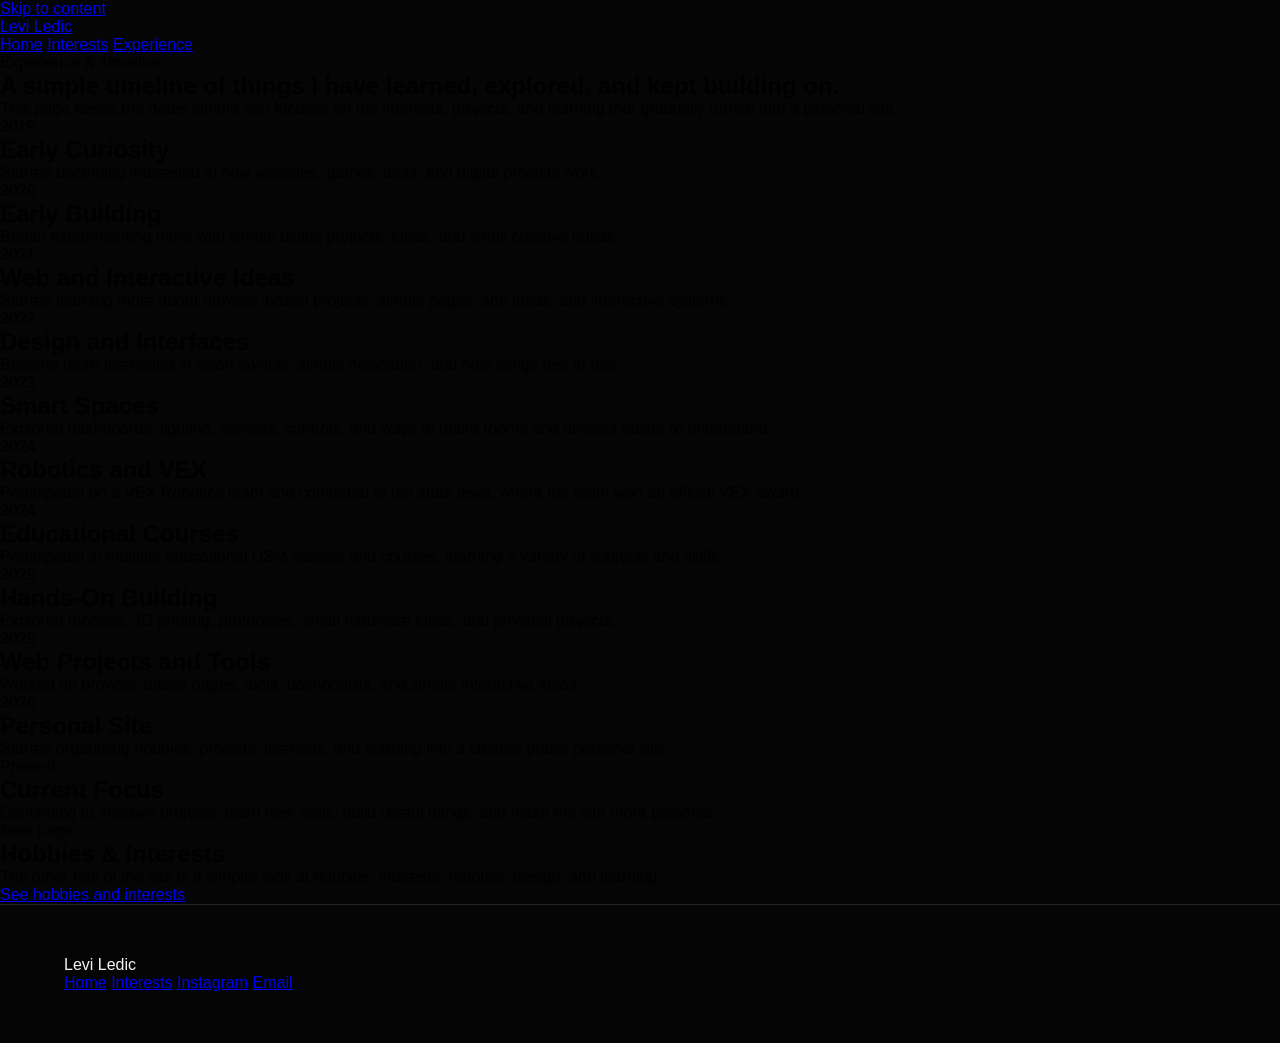
==== commit 60000f35: "Update metadata for birth month and alias" ====
--- a/experience.html
+++ b/experience.html
@@ -11,7 +11,7 @@
   <meta name="author" content="Levi Ledic">
   <meta name="robots" content="index,follow,max-image-preview:large">
   <meta name="theme-color" content="#f7f4ee">
-  <link rel="canonical" href="https://levi-ledic.netlify.app/experience.html">
+  <link rel="canonical" href="https://leviledic.github.io/levi-ledic-portfolio/experience.html">
   <meta property="og:site_name" content="Levi Ledic">
   <meta property="og:type" content="website">
   <meta property="og:title" content="Experience &amp; Timeline | Levi Ledic">
@@ -19,8 +19,8 @@
     property="og:description"
     content="A simple timeline of interests, projects, learning, robotics, VEX Robotics, smart spaces, hands-on building, and web ideas from Levi Ledic's personal site."
   >
-  <meta property="og:url" content="https://levi-ledic.netlify.app/experience.html">
-  <meta property="og:image" content="https://levi-ledic.netlify.app/og-preview.png">
+  <meta property="og:url" content="https://leviledic.github.io/levi-ledic-portfolio/experience.html">
+  <meta property="og:image" content="https://leviledic.github.io/levi-ledic-portfolio/og-preview.png">
   <meta property="og:image:alt" content="Minimal preview image for Levi Ledic's personal site">
   <meta property="og:image:width" content="1200">
   <meta property="og:image:height" content="630">
@@ -31,7 +31,7 @@
     name="twitter:description"
     content="A simple timeline of interests, projects, learning, robotics, VEX Robotics, smart spaces, hands-on building, and web ideas from Levi Ledic's personal site."
   >
-  <meta name="twitter:image" content="https://levi-ledic.netlify.app/og-preview.png">
+  <meta name="twitter:image" content="https://leviledic.github.io/levi-ledic-portfolio/og-preview.png">
   <meta name="twitter:image:alt" content="Minimal preview image for Levi Ledic's personal site">
   <link rel="preconnect" href="https://fonts.googleapis.com">
   <link rel="preconnect" href="https://fonts.gstatic.com" crossorigin>
@@ -43,26 +43,26 @@
       "@graph": [
         {
           "@type": "CollectionPage",
-          "@id": "https://levi-ledic.netlify.app/experience.html#webpage",
-          "url": "https://levi-ledic.netlify.app/experience.html",
+          "@id": "https://leviledic.github.io/levi-ledic-portfolio/experience.html#webpage",
+          "url": "https://leviledic.github.io/levi-ledic-portfolio/experience.html",
           "name": "Experience & Timeline | Levi Ledic",
           "description": "A simple timeline of interests, projects, learning, robotics, VEX Robotics, smart spaces, hands-on building, and web ideas from Levi Ledic's personal site.",
           "inLanguage": "en-US",
           "isPartOf": {
-            "@id": "https://levi-ledic.netlify.app/#website"
+            "@id": "https://leviledic.github.io/levi-ledic-portfolio/#website"
           },
           "about": {
-            "@id": "https://levi-ledic.netlify.app/#person"
+            "@id": "https://leviledic.github.io/levi-ledic-portfolio/#person"
           },
           "mainEntity": {
-            "@id": "https://levi-ledic.netlify.app/experience.html#timeline"
+            "@id": "https://leviledic.github.io/levi-ledic-portfolio/experience.html#timeline"
           }
         },
         {
           "@type": "Person",
-          "@id": "https://levi-ledic.netlify.app/#person",
+          "@id": "https://leviledic.github.io/levi-ledic-portfolio/#person",
           "name": "Levi Ledic",
-          "url": "https://levi-ledic.netlify.app/",
+          "url": "https://leviledic.github.io/levi-ledic-portfolio/",
           "email": "mailto:levi.ledic27@gmail.com",
           "sameAs": [
             "https://www.instagram.com/leviledic/"
@@ -70,7 +70,7 @@
         },
         {
           "@type": "ItemList",
-          "@id": "https://levi-ledic.netlify.app/experience.html#timeline",
+          "@id": "https://leviledic.github.io/levi-ledic-portfolio/experience.html#timeline",
           "name": "Levi Ledic timeline",
           "itemListOrder": "https://schema.org/ItemListOrderAscending",
           "numberOfItems": 12,
@@ -81,7 +81,7 @@
               "item": {
                 "@type": "Thing",
                 "name": "Born",
-                "description": "Levi Ledic was born on October 27, 2012."
+                "description": "Levi Ledic was born in October 2012."
               }
             },
             {
@@ -195,12 +195,12 @@
 
   <header class="site-header">
     <div class="shell header-inner">
-      <a class="site-brand" href="/" aria-label="Levi Ledic home">Levi Ledic</a>
+      <a class="site-brand" href="./" aria-label="Levi Ledic home">Levi Ledic</a>
 
       <nav class="site-nav" aria-label="Primary">
-        <a href="/">Home</a>
-        <a href="/interests.html">Interests</a>
-        <a href="/experience.html" aria-current="page">Experience</a>
+        <a href="./">Home</a>
+        <a href="interests.html">Interests</a>
+        <a href="experience.html" aria-current="page">Experience</a>
       </nav>
     </div>
   </header>
@@ -217,14 +217,6 @@
 
     <ol class="timeline-list">
       <li class="timeline-item">
-        <time datetime="2012-10-27">Oct 27, 2012</time>
-        <div>
-          <h2>Born</h2>
-          <p>Levi Ledic was born on October 27, 2012.</p>
-        </div>
-      </li>
-
-      <li class="timeline-item">
         <time datetime="2019">2019</time>
         <div>
           <h2>Early Curiosity</h2>
@@ -320,7 +312,7 @@
       </div>
       <p>The other half of the site is a simpler look at hobbies, interests, robotics, design, and learning.</p>
       <p class="section-link">
-        <a href="/interests.html">See hobbies and interests</a>
+        <a href="interests.html">See hobbies and interests</a>
       </p>
     </section>
   </main>
@@ -329,8 +321,8 @@
     <div class="shell footer-inner">
       <p>Levi Ledic</p>
       <div class="footer-links">
-        <a href="/">Home</a>
-        <a href="/interests.html">Interests</a>
+        <a href="./">Home</a>
+        <a href="interests.html">Interests</a>
         <a href="https://www.instagram.com/leviledic/?__d=1" target="_blank" rel="me noopener noreferrer">Instagram</a>
         <a href="mailto:levi.ledic27@gmail.com">Email</a>
       </div>
--- a/style.css
+++ b/style.css
@@ -1,413 +1,769 @@
 :root {
-  --bg: #f7f4ee;
-  --surface: #fffdfa;
-  --text: #111111;
-  --muted: #5f5a54;
-  --line: #e4ddd2;
-  --line-strong: #d8d0c4;
-  --accent: #274764;
-  --accent-soft: #eef2f5;
-  --shadow: 0 20px 40px rgba(17, 17, 17, 0.04);
-  --shell: 980px;
-}
-
-*,
-*::before,
-*::after {
+  --background: #050506;
+  --text: #f5f5f7;
+  --secondary-text: rgba(245, 245, 247, 0.58);
+
+  --glass-navbar: rgba(18, 18, 20, 0.64);
+  --glass-card: rgba(18, 18, 20, 0.66);
+  --glass-panel: rgba(20, 20, 22, 0.82);
+  --glass-tag: rgba(255, 255, 255, 0.045);
+
+  --border: rgba(255, 255, 255, 0.12);
+  --border-highlight: rgba(255, 255, 255, 0.2);
+  --toggle-outline: rgba(255, 255, 255, 0.8);
+
+  --blue: #007aff;
+  --orange: #ff5a1f;
+
+  --card-shadow:
+    0 20px 60px rgba(0, 0, 0, 0.32),
+    inset 0 1px 0 rgba(255, 255, 255, 0.04);
+
+  --navbar-shadow:
+    0 16px 45px rgba(0, 0, 0, 0.28),
+    inset 0 1px 0 rgba(255, 255, 255, 0.06);
+
+  --transition: 0.5s cubic-bezier(0.16, 1, 0.3, 1);
+}
+
+/* Light mode */
+
+.theme-checkbox:checked ~ .theme-wrapper {
+  --background: #f4f4f6;
+  --text: #111113;
+  --secondary-text: rgba(17, 17, 19, 0.58);
+
+  --glass-navbar: rgba(255, 255, 255, 0.62);
+  --glass-card: rgba(255, 255, 255, 0.58);
+  --glass-panel: rgba(255, 255, 255, 0.86);
+  --glass-tag: rgba(255, 255, 255, 0.45);
+
+  --border: rgba(0, 0, 0, 0.09);
+  --border-highlight: rgba(255, 255, 255, 0.88);
+  --toggle-outline: rgba(17, 17, 19, 0.75);
+
+  --card-shadow:
+    0 20px 55px rgba(38, 48, 70, 0.09),
+    inset 0 1px 0 rgba(255, 255, 255, 0.72);
+
+  --navbar-shadow:
+    0 14px 42px rgba(38, 48, 70, 0.11),
+    inset 0 1px 0 rgba(255, 255, 255, 0.82);
+}
+
+.theme-checkbox {
+  position: fixed;
+  width: 1px;
+  height: 1px;
+  opacity: 0;
+  pointer-events: none;
+}
+
+* {
   box-sizing: border-box;
+  margin: 0;
+  padding: 0;
 }
 
 html {
   scroll-behavior: smooth;
+  scroll-padding-top: 120px;
 }
 
 body {
-  margin: 0;
-  font-family: "Instrument Sans", "Segoe UI", sans-serif;
-  color: var(--text);
-  background: var(--bg);
-  line-height: 1.6;
+  min-height: 100vh;
+  overflow-x: hidden;
+  background: #050506;
+  font-family: -apple-system, BlinkMacSystemFont, "SF Pro Display",
+    "SF Pro Text", "Helvetica Neue", Arial, sans-serif;
   -webkit-font-smoothing: antialiased;
   text-rendering: optimizeLegibility;
 }
 
-img {
+.theme-wrapper {
+  position: relative;
+  min-height: 100vh;
+  overflow: hidden;
+  background: var(--background);
+  color: var(--text);
+  transition:
+    background-color var(--transition),
+    color var(--transition);
+}
+
+/* Subtle background */
+
+.background-effects {
+  position: fixed;
+  inset: 0;
+  z-index: 0;
+  overflow: hidden;
+  pointer-events: none;
+}
+
+.background-grid {
+  position: absolute;
+  inset: 0;
+  opacity: 0.18;
+  background-image:
+    linear-gradient(rgba(255, 255, 255, 0.035) 1px, transparent 1px),
+    linear-gradient(
+      90deg,
+      rgba(255, 255, 255, 0.035) 1px,
+      transparent 1px
+    );
+  background-size: 64px 64px;
+  mask-image: linear-gradient(
+    to bottom,
+    transparent,
+    black 22%,
+    black 75%,
+    transparent
+  );
+  -webkit-mask-image: linear-gradient(
+    to bottom,
+    transparent,
+    black 22%,
+    black 75%,
+    transparent
+  );
+}
+
+.theme-checkbox:checked ~ .theme-wrapper .background-grid {
+  opacity: 0.24;
+  background-image:
+    linear-gradient(rgba(0, 0, 0, 0.035) 1px, transparent 1px),
+    linear-gradient(
+      90deg,
+      rgba(0, 0, 0, 0.035) 1px,
+      transparent 1px
+    );
+}
+
+.background-light {
+  position: absolute;
+  width: 580px;
+  height: 580px;
+  border-radius: 50%;
+  filter: blur(110px);
+  opacity: 0.17;
+}
+
+.light-blue {
+  top: -280px;
+  left: -190px;
+  background: var(--blue);
+}
+
+.light-orange {
+  right: -260px;
+  bottom: -270px;
+  background: var(--orange);
+}
+
+.theme-checkbox:checked ~ .theme-wrapper .background-light {
+  opacity: 0.13;
+}
+
+.navbar,
+main,
+.site-footer {
+  position: relative;
+  z-index: 2;
+}
+
+/* Apple-style glass navigation */
+
+.navbar {
+  position: fixed;
+  top: 20px;
+  left: 50%;
+  z-index: 1000;
+
+  display: flex;
+  width: min(calc(100% - 40px), 900px);
+  align-items: center;
+  justify-content: space-between;
+
+  padding: 1rem 30px;
+
+  border: 1px solid var(--border);
+  border-top-color: var(--border-highlight);
+  border-radius: 100px;
+
+  background: var(--glass-navbar);
+  box-shadow: var(--navbar-shadow);
+
+  backdrop-filter: blur(28px) saturate(175%);
+  -webkit-backdrop-filter: blur(28px) saturate(175%);
+
+  transform: translateX(-50%);
+
+  transition:
+    background-color var(--transition),
+    border-color var(--transition),
+    box-shadow var(--transition);
+}
+
+.logo {
+  color: var(--text);
+  font-size: 1rem;
+  font-weight: 700;
+  line-height: 1;
+  text-decoration: none;
+  letter-spacing: -0.04em;
+}
+
+.nav-links {
+  display: flex;
+  align-items: center;
+  gap: 25px;
+  list-style: none;
+}
+
+.nav-links a {
+  color: var(--text);
+  font-size: 0.85rem;
+  font-weight: 500;
+  text-decoration: none;
+  opacity: 0.68;
+  transition:
+    opacity 0.2s ease,
+    color var(--transition);
+}
+
+.nav-links a:hover {
+  opacity: 1;
+}
+
+.theme-toggle {
   display: block;
-  max-width: 100%;
-}
-
-a {
+  width: 22px;
+  height: 22px;
+  flex: 0 0 auto;
+  border: 2px solid var(--toggle-outline);
+  border-radius: 50%;
+  background: transparent;
+  cursor: pointer;
+  transition:
+    border-color var(--transition),
+    transform 0.2s ease;
+}
+
+.theme-toggle:hover {
+  transform: scale(1.1);
+}
+
+/* Hero */
+
+.hero {
+  display: flex;
+  height: 60vh;
+  min-height: 500px;
+  align-items: center;
+  justify-content: center;
+  flex-direction: column;
+  padding: 130px 20px 50px;
+  text-align: center;
+}
+
+.hero h1 {
+  font-size: clamp(3rem, 10vw, 5rem);
+  font-weight: 700;
+  line-height: 0.95;
+  letter-spacing: -0.065em;
+}
+
+.hero p {
+  max-width: 620px;
+  margin-top: 18px;
+  color: var(--secondary-text);
+  font-size: clamp(0.95rem, 2vw, 1.1rem);
+}
+
+.hero-link {
+  position: relative;
   color: inherit;
   text-decoration: none;
-}
-
-p,
-li {
-  font-size: 1rem;
-}
-
-.skip-link {
+  transition: color 0.2s ease;
+}
+
+.hero-link::after {
+  content: "";
   position: absolute;
-  left: 1rem;
-  top: -4rem;
-  padding: 0.75rem 0.95rem;
-  background: var(--text);
-  color: var(--surface);
-  z-index: 10;
-}
-
-.skip-link:focus {
-  top: 1rem;
-}
-
-.shell {
-  width: min(var(--shell), calc(100% - 40px));
+  right: 0;
+  bottom: -4px;
+  left: 0;
+  height: 1px;
+  background: currentColor;
+  opacity: 0;
+  transform: scaleX(0.7);
+  transition:
+    opacity 0.2s ease,
+    transform 0.2s ease;
+}
+
+.hero-link:hover {
+  color: var(--blue);
+}
+
+.hero-link:hover::after {
+  opacity: 0.65;
+  transform: scaleX(1);
+}
+
+/* 75 / 25 profile layout */
+
+.profile-grid {
+  display: grid;
+  grid-template-columns: minmax(0, 3fr) minmax(250px, 1fr);
+  gap: 24px;
+  width: min(calc(100% - 40px), 1120px);
   margin: 0 auto;
-}
-
-.site-header {
-  position: sticky;
-  top: 0;
-  z-index: 5;
-  border-bottom: 1px solid rgba(228, 221, 210, 0.9);
-  background: rgba(247, 244, 238, 0.92);
-  backdrop-filter: blur(10px);
-}
-
-.header-inner,
-.footer-inner {
-  display: flex;
+  padding: 0 0 100px;
+}
+
+.profile-card {
+  min-width: 0;
+  overflow: hidden;
+  border: 1px solid var(--border);
+  border-top-color: var(--border-highlight);
+  border-radius: 30px;
+  background: var(--glass-card);
+  box-shadow: var(--card-shadow);
+  backdrop-filter: blur(24px) saturate(150%);
+  -webkit-backdrop-filter: blur(24px) saturate(150%);
+  transition:
+    transform var(--transition),
+    border-color var(--transition),
+    background-color var(--transition),
+    box-shadow var(--transition);
+}
+
+.profile-card:hover {
+  border-color: rgba(0, 122, 255, 0.48);
+  box-shadow:
+    0 28px 70px rgba(0, 0, 0, 0.24),
+    0 0 35px rgba(0, 122, 255, 0.05);
+  transform: translateY(-7px);
+}
+
+.card-image-wrapper {
+  position: relative;
+  height: 260px;
+  overflow: hidden;
+  border-bottom: 1px solid var(--border);
+  background: rgba(255, 255, 255, 0.025);
+}
+
+.card-image-wrapper::after {
+  content: "";
+  position: absolute;
+  inset: 0;
+  background: linear-gradient(
+    to bottom,
+    rgba(255, 255, 255, 0.025),
+    rgba(0, 0, 0, 0.15)
+  );
+  pointer-events: none;
+}
+
+.card-image {
+  width: 100%;
+  height: 100%;
+  background-position: center;
+  background-size: cover;
+  filter: grayscale(1) brightness(0.82);
+  transform: scale(1.001);
+  transition:
+    filter 0.8s ease,
+    transform 0.8s cubic-bezier(0.16, 1, 0.3, 1);
+}
+
+.card-image-ocean {
+  background-position: center 52%;
+}
+
+.theme-checkbox:checked ~ .theme-wrapper .card-image {
+  filter: grayscale(1) brightness(1);
+}
+
+.profile-card:hover .card-image,
+.theme-checkbox:checked ~ .theme-wrapper .profile-card:hover .card-image {
+  filter: grayscale(0) brightness(1);
+  transform: scale(1.06);
+}
+
+.card-info {
+  padding: 2rem;
+}
+
+.about-info {
+  max-width: 730px;
+}
+
+.card-label {
+  margin-bottom: 9px;
+  color: var(--secondary-text);
+  font-size: 0.68rem;
+  font-weight: 600;
+  text-transform: uppercase;
+  letter-spacing: 0.14em;
+}
+
+.card-info h2 {
+  margin: 0 0 12px;
+  color: var(--text);
+  font-size: clamp(1.3rem, 3vw, 1.65rem);
+  font-weight: 600;
+  line-height: 1.15;
+  letter-spacing: -0.035em;
+}
+
+.card-info > p:last-child {
+  color: var(--secondary-text);
+  font-size: 0.94rem;
+  line-height: 1.7;
+}
+
+/* Connect card */
+
+.connect-card {
+  display: flex;
+  min-height: 100%;
+  flex-direction: column;
+}
+
+.connect-image {
+  height: 190px;
+}
+
+.connect-info {
+  display: flex;
+  flex: 1;
+  flex-direction: column;
+  padding: 1.6rem;
+}
+
+.social-links {
+  margin-top: 10px;
+  border-top: 1px solid var(--border);
+}
+
+.social-links a {
+  display: flex;
+  min-height: 47px;
   align-items: center;
   justify-content: space-between;
-  gap: 1.5rem;
-}
-
-.header-inner {
-  min-height: 72px;
-}
-
-.site-brand {
-  font-size: 0.98rem;
+  gap: 12px;
+  border-bottom: 1px solid var(--border);
+  color: var(--text);
+  font-size: 0.84rem;
+  font-weight: 500;
+  text-decoration: none;
+  transition:
+    padding 0.2s ease,
+    color 0.2s ease,
+    opacity 0.2s ease;
+}
+
+.social-links a:hover {
+  padding-left: 5px;
+  color: var(--blue);
+}
+
+.social-arrow {
+  color: var(--secondary-text);
+  font-size: 0.8rem;
+  transition: transform 0.2s ease;
+}
+
+.social-links a:hover .social-arrow {
+  color: var(--blue);
+  transform: translate(2px, -2px);
+}
+
+/* Footer */
+
+.site-footer {
+  padding: 3.2rem max(20px, 5vw);
+  border-top: 1px solid var(--border);
+  color: var(--text);
+}
+
+.footer-main {
+  display: flex;
+  width: min(100%, 1120px);
+  align-items: center;
+  justify-content: space-between;
+  gap: 30px;
+  margin: 0 auto;
+}
+
+.footer-main > p {
+  font-size: 0.8rem;
+  opacity: 0.46;
+}
+
+.legal-links {
+  display: flex;
+  flex-wrap: wrap;
+  justify-content: flex-end;
+  gap: 20px;
+}
+
+.legal-links a {
+  color: var(--text);
+  font-size: 0.75rem;
+  text-decoration: none;
+  opacity: 0.48;
+  transition: opacity 0.2s ease;
+}
+
+.legal-links a:hover {
+  opacity: 0.9;
+}
+
+.footer-note {
+  width: min(100%, 1120px);
+  margin: 12px auto 0;
+  font-size: 0.69rem;
+  opacity  opacity: 0.28;
+}
+
+/* Legal overlays */
+
+.legal-overlay {
+  position: fixed;
+  inset: 0;
+  z-index: 2000;
+  display: grid;
+  visibility: hidden;
+  place-items: center;
+  padding: 20px;
+  opacity: 0;
+  pointer-events: none;
+  transition:
+    opacity 0.25s ease,
+    visibility 0.25s ease;
+}
+
+.legal-overlay:target {
+  visibility: visible;
+  opacity: 1;
+  pointer-events: auto;
+}
+
+.overlay-background {
+  position: absolute;
+  inset: 0;
+  background: rgba(0, 0, 0, 0.62);
+  backdrop-filter: blur(12px);
+  -webkit-backdrop-filter: blur(12px);
+}
+
+.legal-panel {
+  position: relative;
+  z-index: 1;
+  width: min(100%, 720px);
+  max-height: min(82vh, 780px);
+  overflow-y: auto;
+  padding: clamp(27px, 5vw, 48px);
+  border: 1px solid var(--border);
+  border-top-color: var(--border-highlight);
+  border-radius: 30px;
+  background: var(--glass-panel);
+  color: var(--text);
+  box-shadow: 0 30px 100px rgba(0, 0, 0, 0.45);
+  backdrop-filter: blur(34px) saturate(160%);
+  -webkit-backdrop-filter: blur(34px) saturate(160%);
+}
+
+.legal-panel-short {
+  max-width: 620px;
+}
+
+.legal-heading {
+  display: flex;
+  align-items: flex-start;
+  justify-content: space-between;
+  gap: 24px;
+  margin-bottom: 10px;
+}
+
+.legal-label {
+  margin-bottom: 5px;
+  font-size: 0.68rem;
   font-weight: 600;
-  letter-spacing: -0.02em;
-}
-
-.site-nav {
-  display: flex;
-  flex-wrap: wrap;
-  gap: 1rem 1.5rem;
-}
-
-.site-nav a,
-.footer-links a,
-.inline-links a,
-.page-card a,
-.section-link a,
-.contact-list a {
-  color: var(--accent);
-}
-
-.site-nav a {
-  position: relative;
-  color: var(--muted);
-  padding: 0.15rem 0;
-}
-
-.site-nav a::after {
-  content: "";
-  position: absolute;
-  left: 0;
-  right: 0;
-  bottom: -0.2rem;
-  height: 1px;
-  background: var(--accent);
-  transform: scaleX(0);
-  transform-origin: left;
-  transition: transform 180ms ease;
-}
-
-.site-nav a:hover::after,
-.site-nav a:focus-visible::after,
-.site-nav a[aria-current="page"]::after {
-  transform: scaleX(1);
-}
-
-.site-nav a[aria-current="page"] {
-  color: var(--text);
-}
-
-main {
-  padding: 4.75rem 0 5rem;
-}
-
-.hero,
-.page-intro {
-  padding: 0 0 4rem;
-}
-
-.hero {
+  text-transform: uppercase;
+  letter-spacing: 0.15em;
+  opacity: 0.42;
+}
+
+.legal-heading h2 {
+  font-size: clamp(1.8rem, 5vw, 2.6rem);
+  line-height: 1;
+  letter-spacing: -0.05em;
+}
+
+.close-button {
   display: grid;
-  grid-template-columns: minmax(0, 1.7fr) minmax(260px, 0.95fr);
-  gap: 2rem;
-  align-items: start;
-}
-
-.hero-copy,
-.page-intro {
-  max-width: 43rem;
-}
-
-.eyebrow {
-  margin: 0 0 0.95rem;
-  color: var(--muted);
-  font-size: 0.8rem;
+  width: 34px;
+  height: 34px;
+  flex: 0 0 auto;
+  place-items: center;
+  border: 1px solid var(--border);
+  border-radius: 50%;
+  background: rgba(255, 255, 255, 0.05);
+  color: var(--text);
+  font-size: 1.25rem;
+  line-height: 1;
+  text-decoration: none;
+}
+
+.legal-updated {
+  margin-bottom: 30px;
+  font-size: 0.75rem;
+  opacity: 0.4;
+}
+
+.legal-panel h3 {
+  margin: 26px 0 7px;
+  font-size: 0.88rem;
   font-weight: 600;
-  letter-spacing: 0.12em;
-  text-transform: uppercase;
-}
-
-h1,
-h2 {
-  margin: 0;
-  font-family: "Newsreader", Georgia, serif;
-  font-weight: 600;
-  letter-spacing: -0.03em;
-  line-height: 1.03;
-}
-
-h1 {
-  max-width: 11ch;
-  font-size: clamp(3.3rem, 9vw, 6.3rem);
-}
-
-h2 {
-  font-size: clamp(2rem, 4vw, 3rem);
-}
-
-h3 {
-  margin: 0 0 0.45rem;
-  font-size: 1.08rem;
-  font-weight: 600;
-  letter-spacing: -0.02em;
-}
-
-.lede {
-  margin: 1.2rem 0 1rem;
-  font-size: 1.2rem;
-  color: var(--text);
-}
-
-.hero-copy p:not(.eyebrow):not(.lede),
-.page-intro p:not(.eyebrow):not(.lede),
-.section > p,
-.page-card p,
-.simple-card p,
-.entry p,
-.timeline-item p,
-.contact-list span,
-.contact-list a {
-  max-width: 62ch;
-}
-
-.hero-note,
-.simple-card,
-.page-card,
-.entry,
-.timeline-item,
-.contact-list li {
-  background: var(--surface);
-  border: 1px solid var(--line);
-  box-shadow: var(--shadow);
-}
-
-.hero-note {
-  padding: 1.35rem;
-}
-
-.compact-list,
-.contact-list,
-.timeline-list {
-  margin: 0;
-  padding: 0;
-  list-style: none;
-}
-
-.compact-list li {
-  padding: 0.72rem 0;
-  border-top: 1px solid var(--line);
-}
-
-.compact-list li:first-child {
-  border-top: 0;
-  padding-top: 0;
-}
-
-.inline-links,
-.footer-links {
-  display: flex;
-  flex-wrap: wrap;
-  gap: 0.8rem 1.35rem;
-}
-
-.inline-links {
-  margin-top: 1.75rem;
-}
-
-.section,
-.entry-list,
-.timeline-list {
-  margin-top: 4rem;
-}
-
-.section {
-  padding-top: 2rem;
-  border-top: 1px solid var(--line);
-}
-
-.section-heading {
-  margin-bottom: 1.35rem;
-}
-
-.feature-grid,
-.page-grid {
-  display: grid;
-  gap: 1rem;
-}
-
-.feature-grid {
-  grid-template-columns: repeat(2, minmax(0, 1fr));
-}
-
-.page-grid {
-  grid-template-columns: repeat(2, minmax(0, 1fr));
-}
-
-.simple-card,
-.page-card {
-  padding: 1.3rem 1.35rem 1.4rem;
-}
-
-.card-index,
-.entry-index,
-.timeline-item time,
-.time-label {
-  display: block;
-  color: var(--muted);
-  font-size: 0.84rem;
-  font-weight: 600;
-  letter-spacing: 0.08em;
-  text-transform: uppercase;
-}
-
-.card-index {
-  margin: 0 0 0.85rem;
-}
-
-.entry-list,
-.timeline-list {
-  display: grid;
-  gap: 0.95rem;
-}
-
-.entry,
-.timeline-item {
-  display: grid;
-  grid-template-columns: 68px minmax(0, 1fr);
-  gap: 1rem;
-  padding: 1.2rem 1.25rem;
-}
-
-.entry-index {
-  margin: 0.15rem 0 0;
-}
-
-.entry h2,
-.timeline-item h2,
-.page-card h2 {
-  margin-bottom: 0.55rem;
-}
-
-.bridge-section {
-  max-width: 42rem;
-}
-
-.contact-list {
-  display: grid;
-  gap: 0.9rem;
-}
-
-.contact-list li {
-  display: flex;
-  flex-wrap: wrap;
-  justify-content: space-between;
-  gap: 0.8rem 1.2rem;
-  padding: 1rem 1.1rem;
-}
-
-.contact-list span {
-  color: var(--muted);
-}
-
-.site-footer {
-  border-top: 1px solid var(--line);
-  padding: 1.35rem 0 2rem;
-}
-
-.site-footer p {
-  margin: 0;
-  color: var(--muted);
-}
-
-a:hover,
-a:focus-visible {
-  text-decoration: underline;
-  text-underline-offset: 0.18em;
-}
-
-.page-card a,
-.section-link a {
-  font-weight: 600;
-}
+}
+
+.legal-panel p {
+  color: var(--secondary-text);
+  font-size: 0.85rem;
+  line-height: 1.65;
+}
+
+.legal-panel p + p {
+  margin-top: 14px;
+}
+
+.legal-panel .legal-disclaimer {
+  margin-top: 30px;
+  padding-top: 20px;
+  border-top: 1px solid var(--border);
+  font-size: 0.75rem;
+  opacity: 0.7;
+}
+
+/* Keyboard accessibility */
+
+a:focus-visible,
+.theme-toggle:focus-visible {
+  outline: 2px solid var(--blue);
+  outline-offset: 5px;
+}
+
+/* Smaller desktop and tablet */
 
 @media (max-width: 900px) {
-  .hero,
-  .page-grid,
-  .feature-grid {
+  .profile-grid {
+    grid-template-columns: minmax(0, 2fr) minmax(230px, 1fr);
+  }
+}
+
+/* Mobile */
+
+@media (max-width: 700px) {
+  html {
+    scroll-padding-top: 100px;
+  }
+
+  .navbar {
+    top: 12px;
+    width: calc(100% - 24px);
+    padding: 0.85rem 18px;
+  }
+
+  .nav-links {
+    gap: 14px;
+  }
+
+  .nav-links a {
+    font-size: 0.75rem;
+  }
+
+  .hero {
+    height: 54vh;
+    min-height: 440px;
+    padding-top: 110px;
+  }
+
+  .hero h1 {
+    font-size: clamp(3.2rem, 18vw, 4.7rem);
+  }
+
+  .hero p {
+    max-width: 300px;
+  }
+
+  .profile-grid {
     grid-template-columns: 1fr;
-  }
-}
-
-@media (max-width: 700px) {
-  .shell {
-    width: min(var(--shell), calc(100% - 28px));
-  }
-
-  .header-inner,
-  .footer-inner,
-  .site-nav,
-  .inline-links {
+    width: calc(100% - 28px);
+    gap: 20px;
+    padding-bottom: 70px;
+  }
+
+  .profile-card {
+    border-radius: 24px;
+  }
+
+  .card-image-wrapper,
+  .connect-image {
+    height: 210px;
+  }
+
+  .card-info,
+  .connect-info {
+    padding: 1.5rem;
+  }
+
+  .site-footer {
+    padding: 2.6rem 20px;
+  }
+
+  .footer-main {
     align-items: flex-start;
-  }
-
-  .header-inner,
-  .footer-inner {
     flex-direction: column;
-    padding: 1rem 0;
-  }
-
-  main {
-    padding: 3.4rem 0 4rem;
-  }
-
-  .entry,
-  .timeline-item,
-  .contact-list li {
-    grid-template-columns: 1fr;
-  }
-
-  .entry-index,
-  .timeline-item time,
-  .time-label {
-    margin-bottom: 0.2rem;
-  }
-}
+    gap: 16px;
+  }
+
+  .legal-links {
+    justify-content: flex-start;
+    gap: 13px;
+  }
+
+  .legal-overlay {
+    align-items: end;
+    padding: 10px;
+  }
+
+  .legal-panel {
+    width: 100%;
+    max-height: 88vh;
+    padding: 27px 22px;
+    border-radius: 25px;
+  }
+}
+
+/* Reduced motion */
+
+@media (prefers-reduced-motion: reduce) {
+  html {
+    scroll-behavior: auto;
+  }
+
+  *,
+  *::before,
+  *::after {
+    animation-duration: 0.01ms !important;
+    animation-iteration-count: 1 !important;
+    scroll-behavior: auto !important;
+    transition-duration: 0.01ms !important;
+  }
+}
